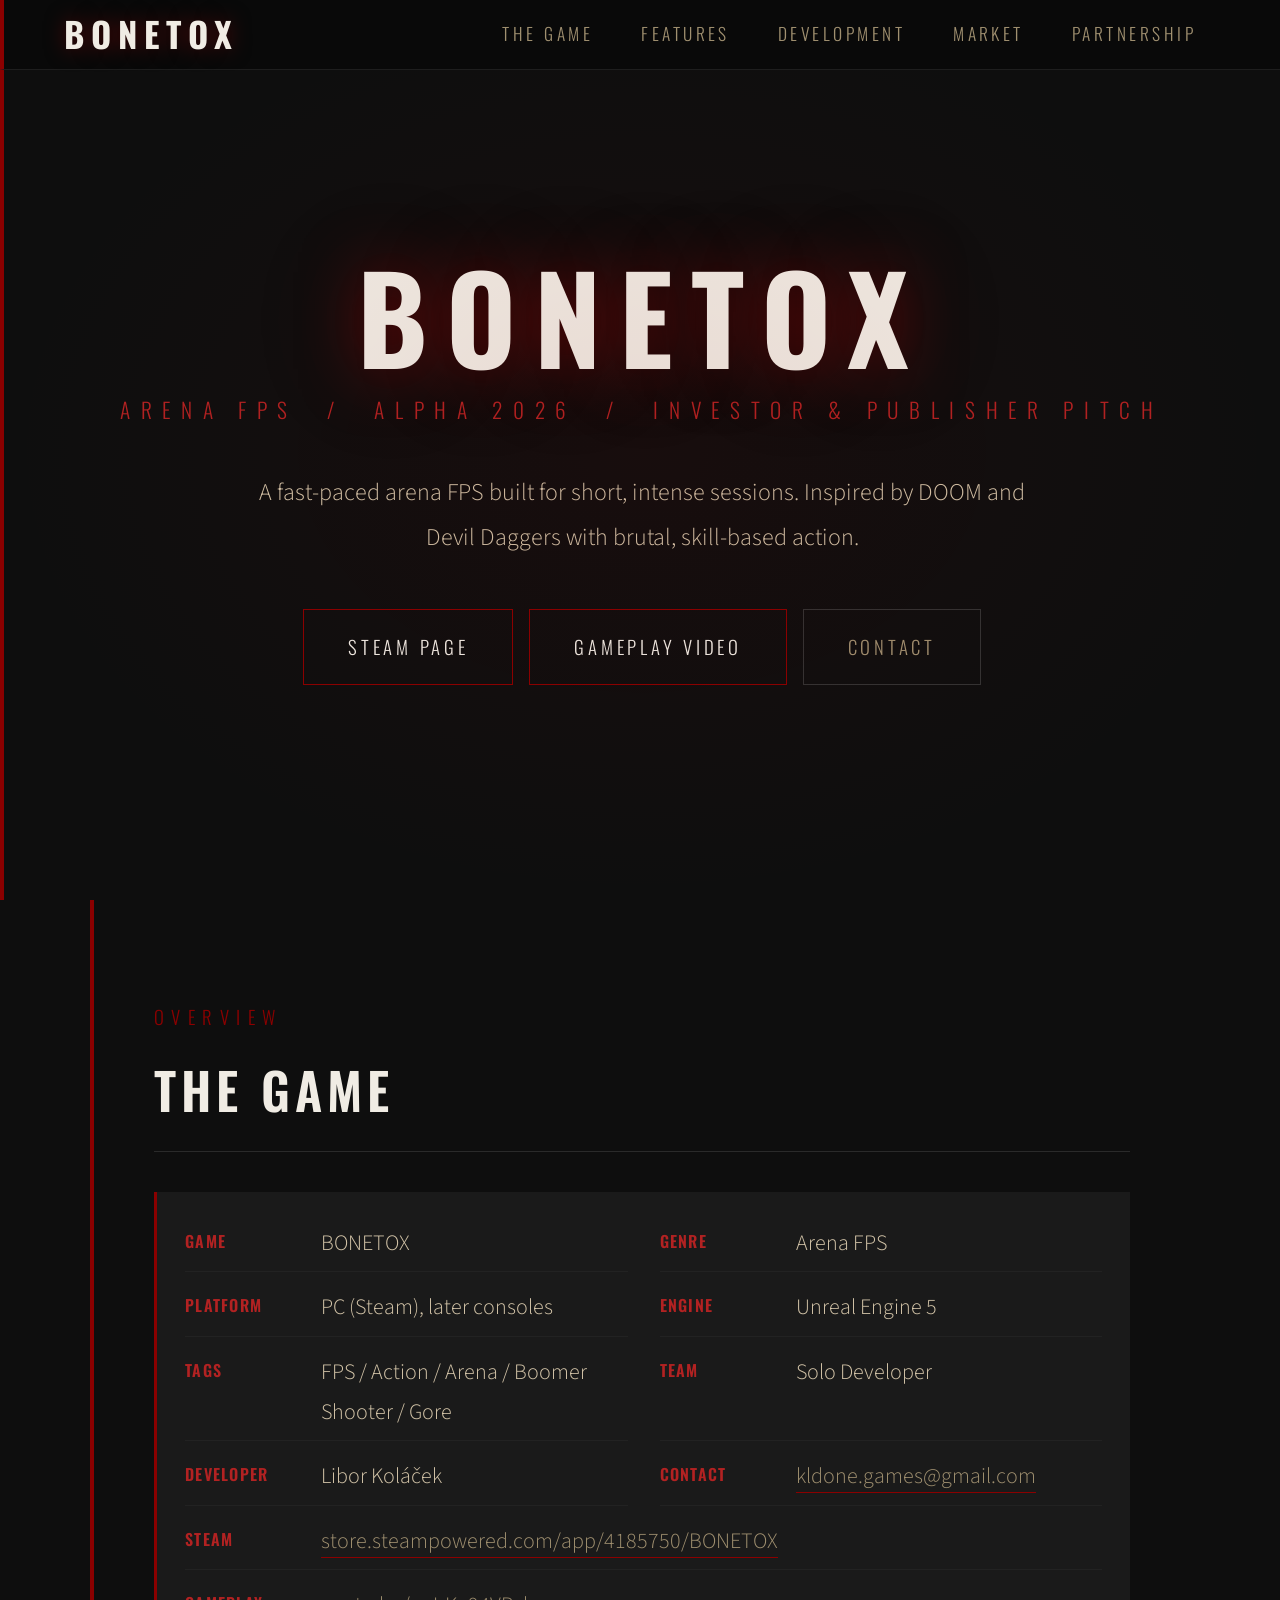
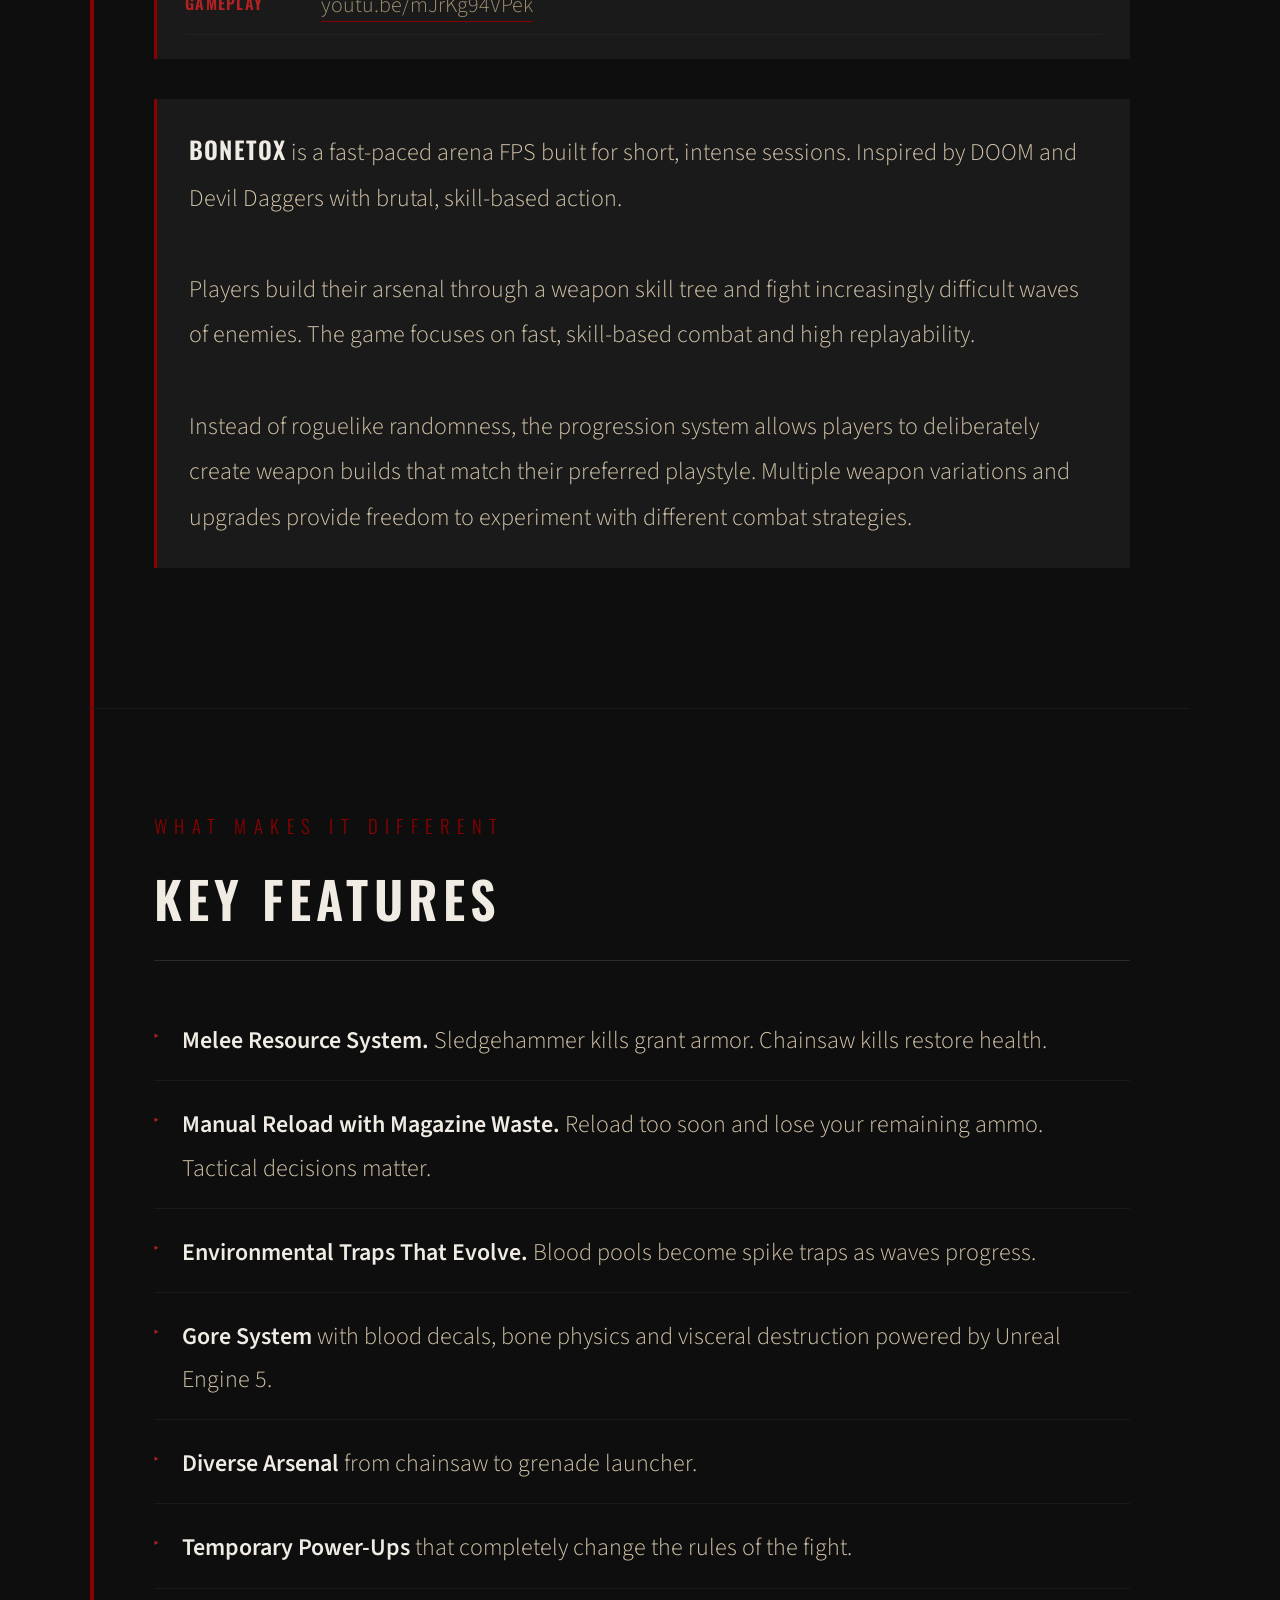
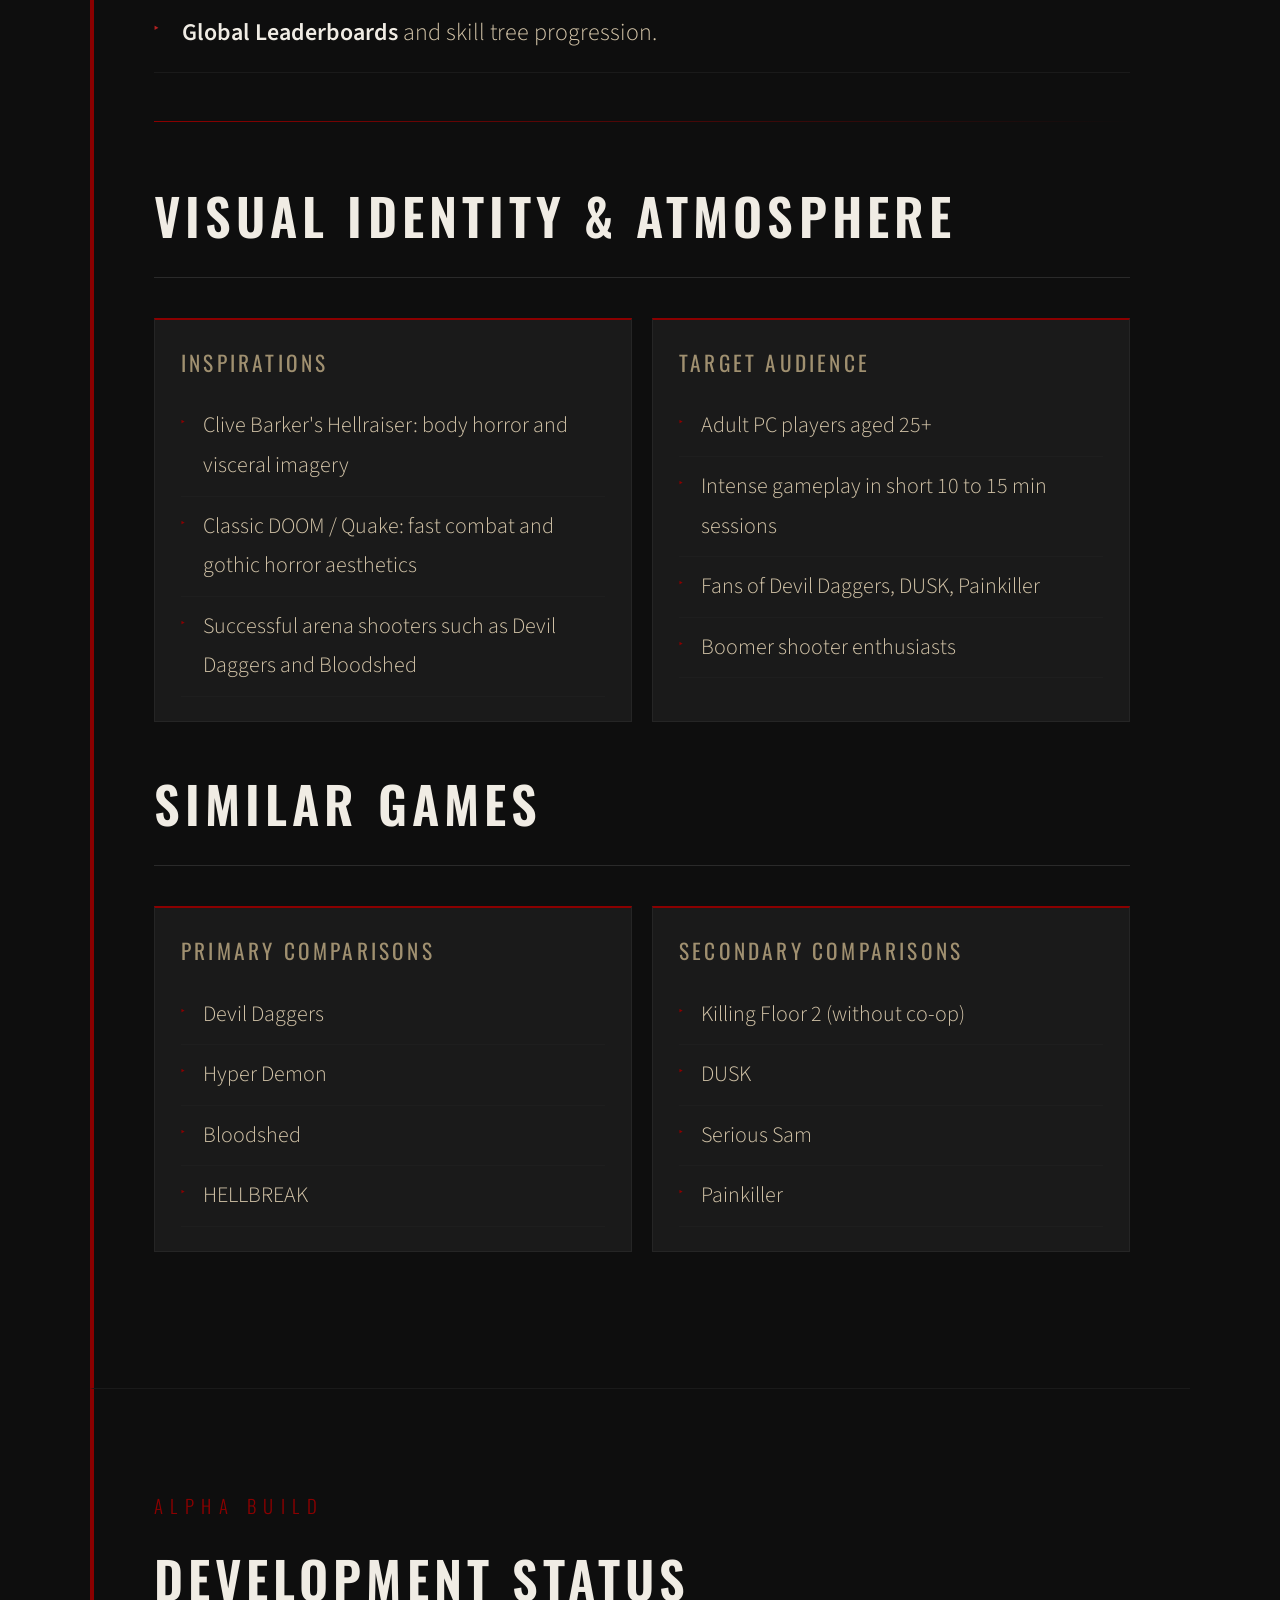
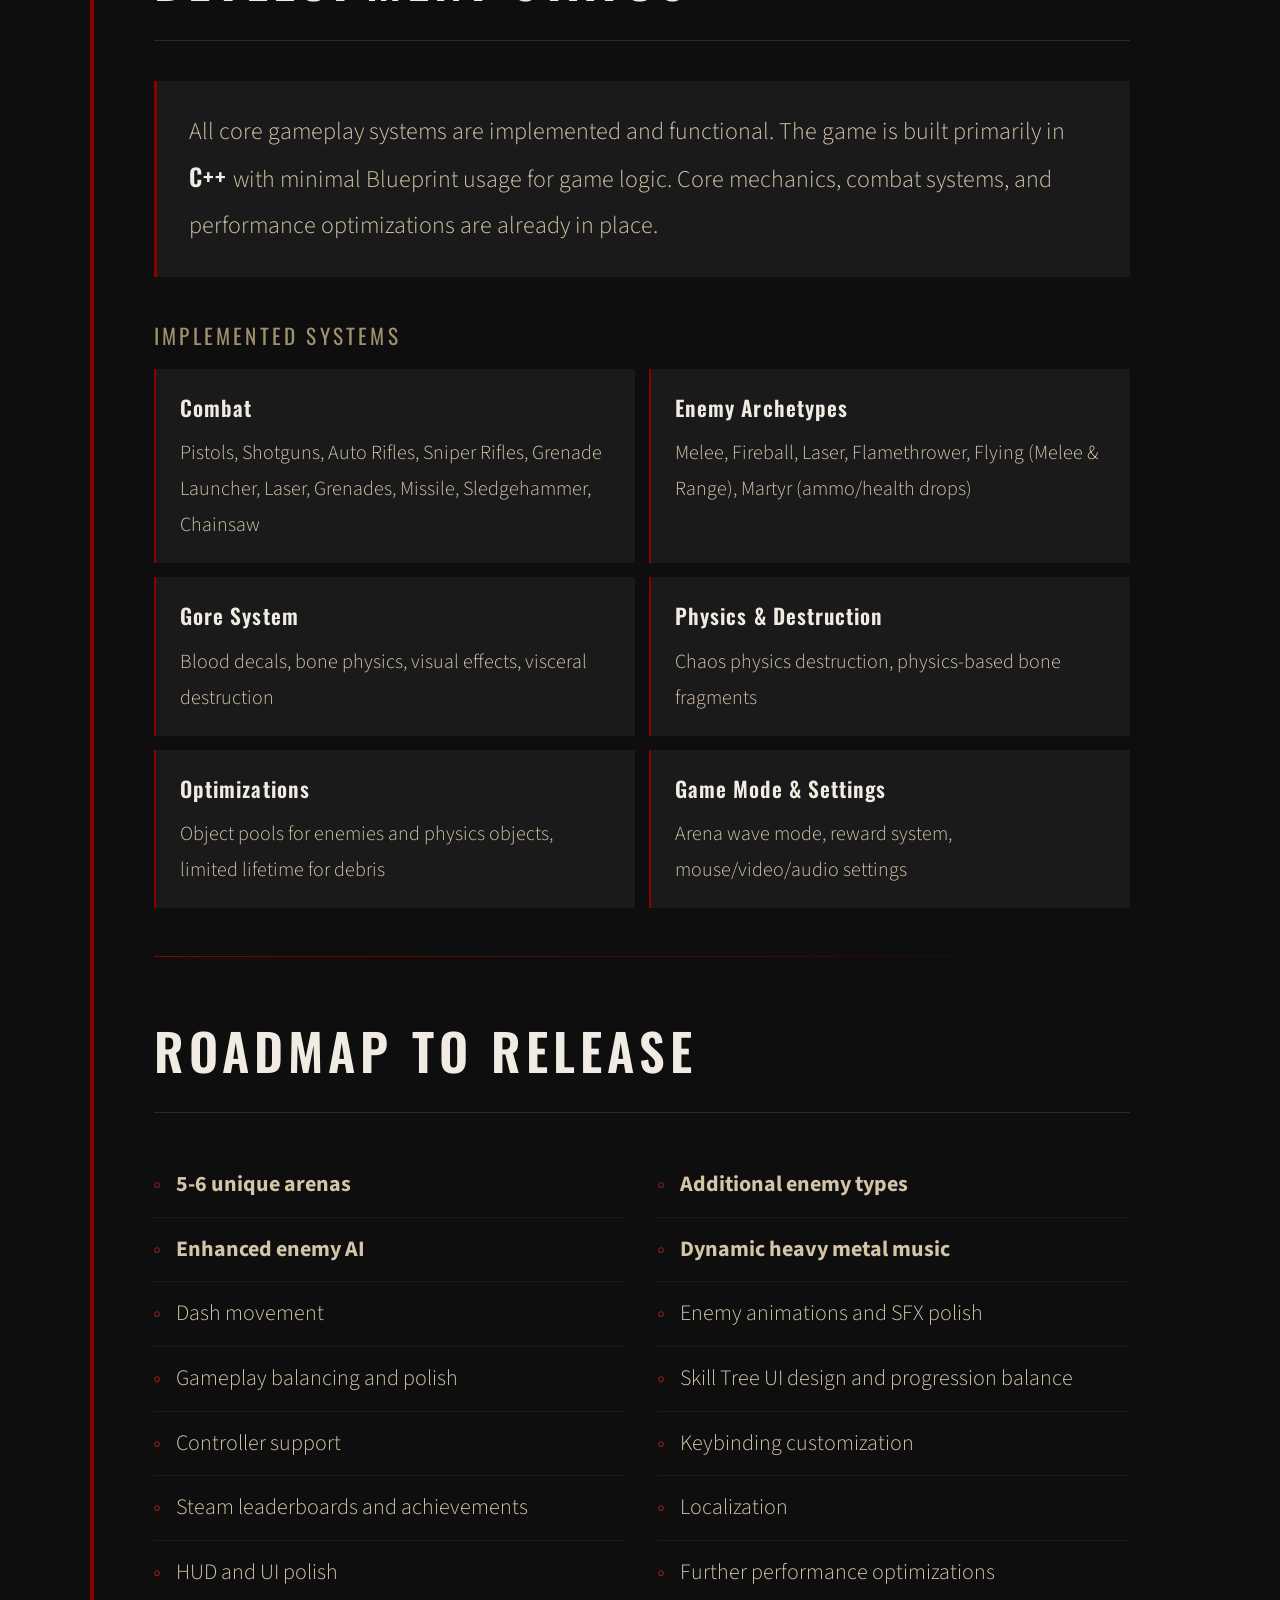
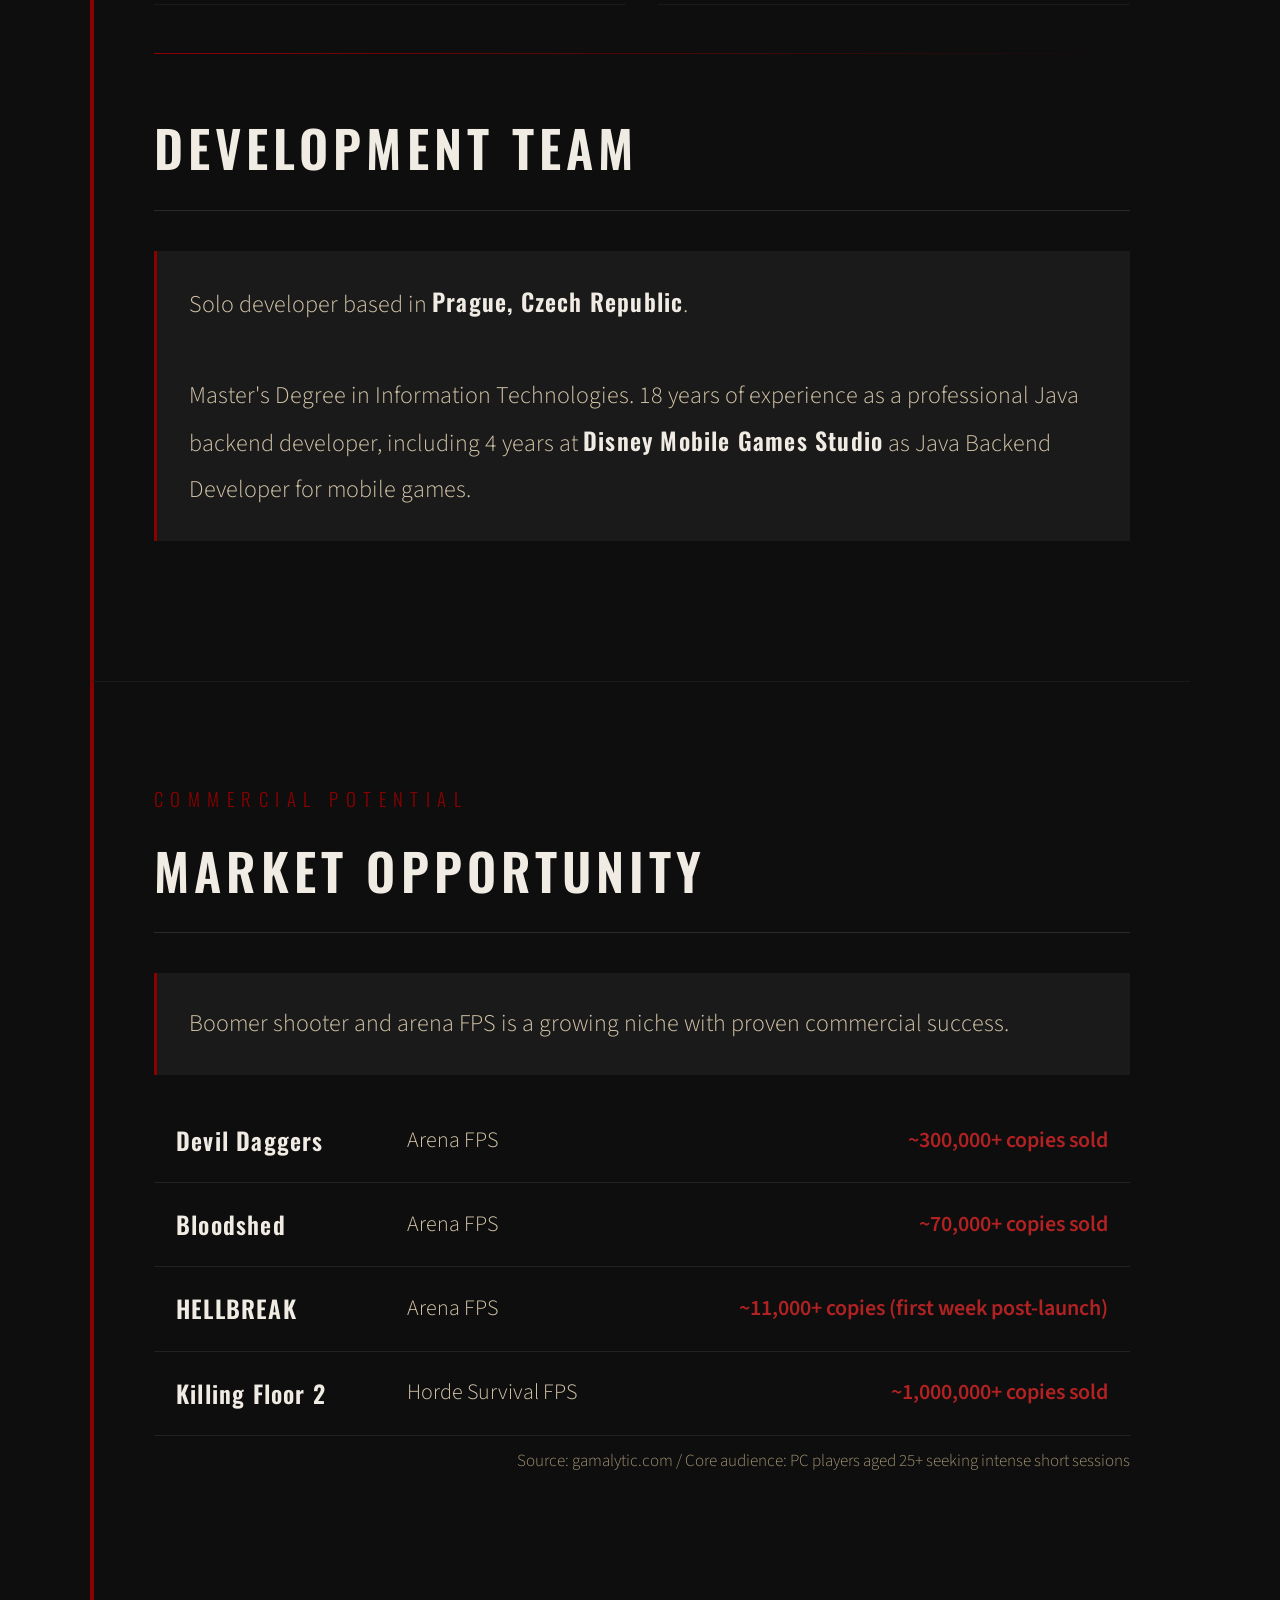
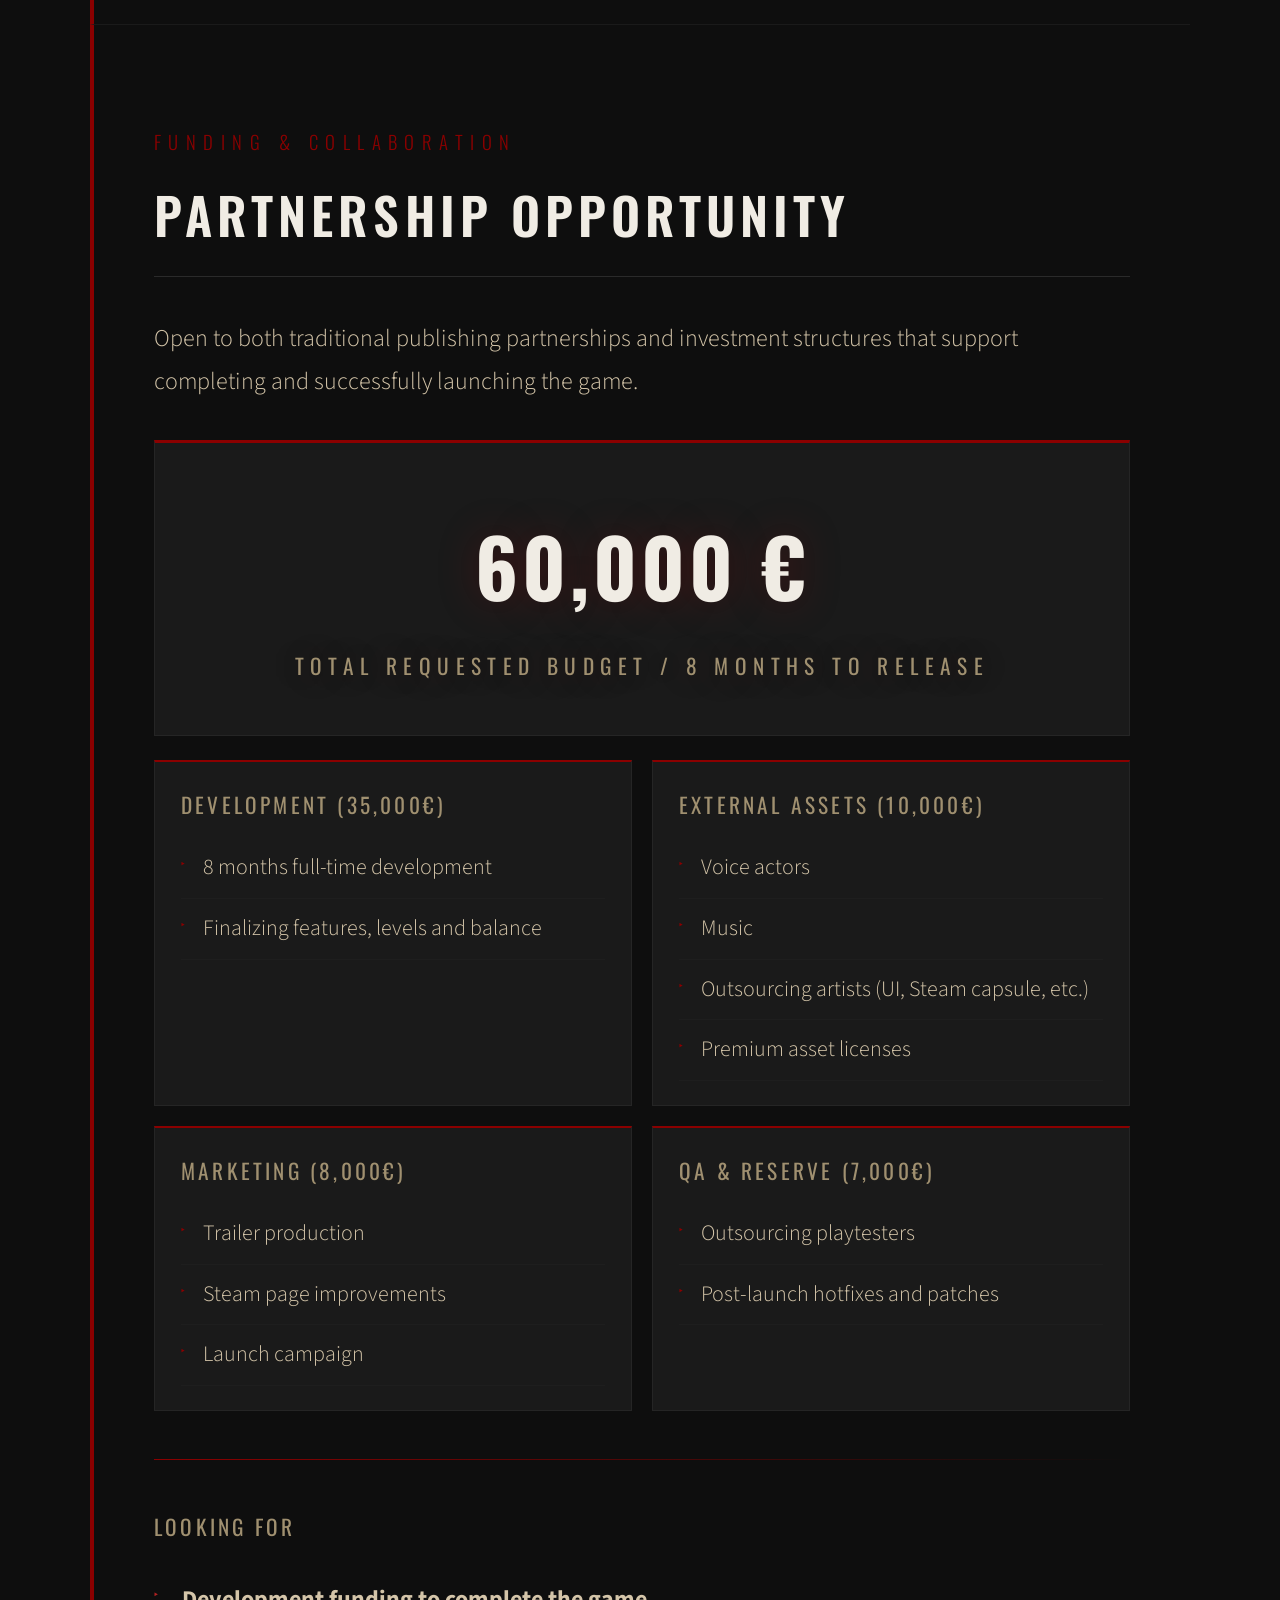
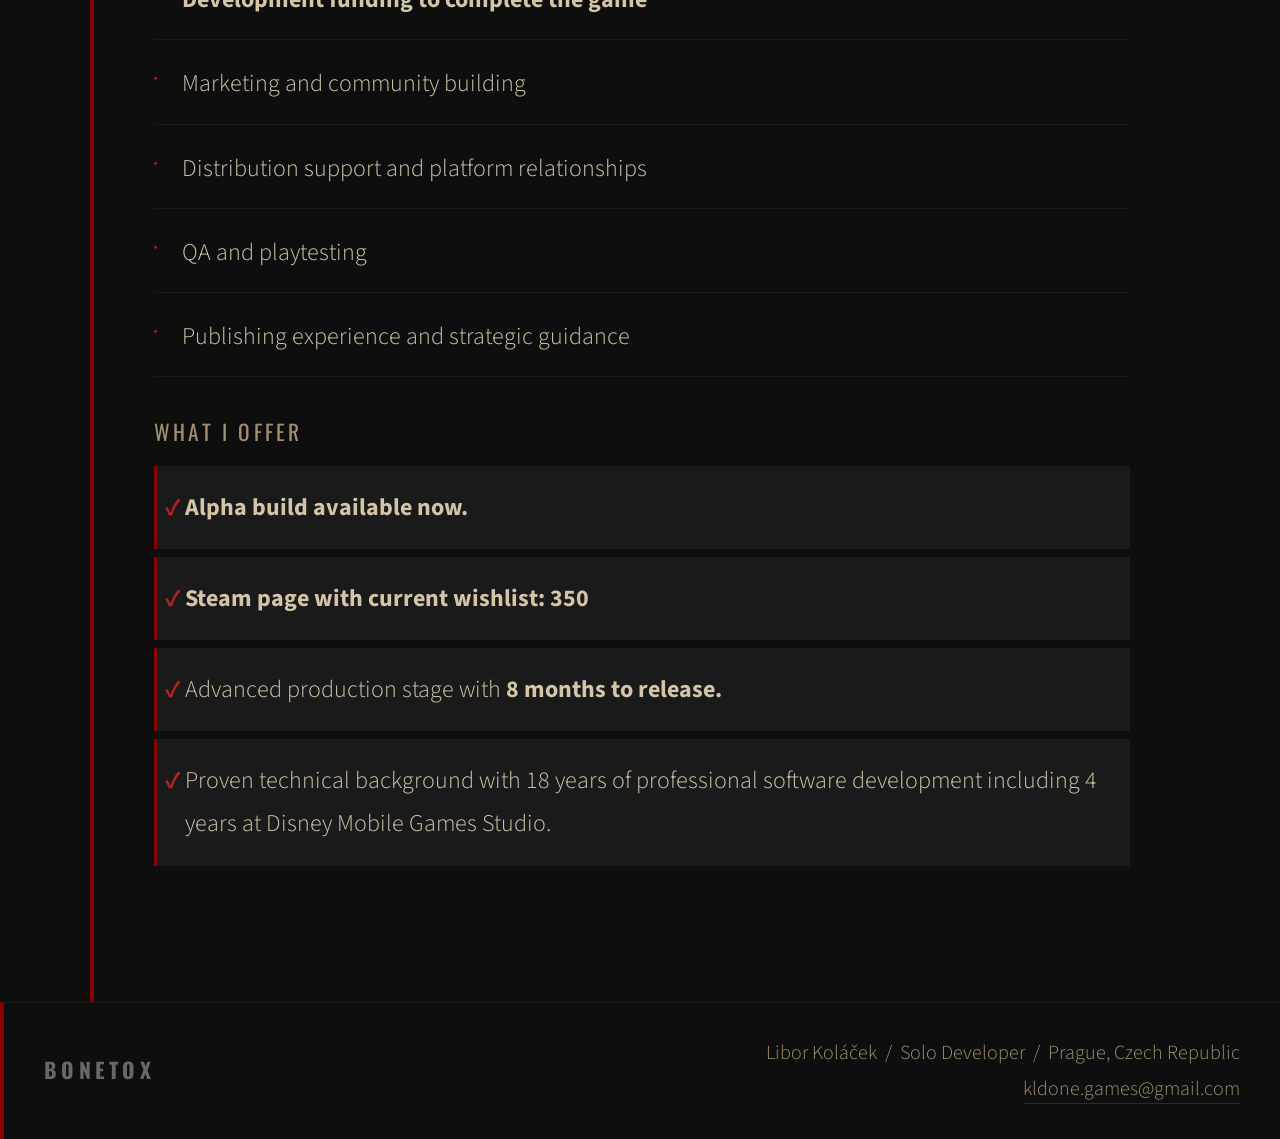
==== pitch/index.html @ b049dcf0 "pitch" ====
<!DOCTYPE html>
<html lang="en">
<head>
<meta charset="UTF-8">
<meta name="viewport" content="width=device-width, initial-scale=1.0">
<title>BONETOX / Investor & Publisher Pitch 2026</title>
<style>
  @import url('https://fonts.googleapis.com/css2?family=Oswald:wght@400;600;700&family=Source+Sans+3:wght@300;400;600&display=swap');

  :root {
    --blood: #8B0000;
    --blood-light: #B22222;
    --dark: #0e0e0e;
    --dark-panel: #1a1a1a;
    --bone: #d4c5a9;
    --bone-dim: #a09070;
    --white: #f0ece4;
  }

  * { margin: 0; padding: 0; box-sizing: border-box; }

  html { scroll-behavior: smooth; }

  body {
    background: var(--dark);
    color: var(--white);
    font-family: 'Source Sans 3', sans-serif;
    font-weight: 300;
    font-size: 26px;
    line-height: 1.8;
  }

  /* NAV */
  nav {
    position: fixed;
    top: 0; left: 0; right: 0;
    background: rgba(10,10,10,0.95);
    border-bottom: 1px solid #1e1e1e;
    border-left: 4px solid var(--blood);
    z-index: 100;
    display: flex;
    align-items: center;
    gap: 0;
    padding: 0 60px;
    height: 70px;
  }

  nav .nav-brand {
    font-family: 'Oswald', sans-serif;
    font-weight: 700;
    font-size: 26pt;
    letter-spacing: 0.2em;
    color: var(--white);
    margin-right: auto;
    text-shadow: 0 0 20px rgba(139,0,0,0.5);
  }

  nav a {
    font-family: 'Oswald', sans-serif;
    font-size: 13pt;
    letter-spacing: 0.2em;
    text-transform: uppercase;
    color: var(--bone-dim);
    text-decoration: none;
    padding: 0 24px;
    height: 70px;
    display: flex;
    align-items: center;
    border-bottom: 2px solid transparent;
    transition: color 0.2s, border-color 0.2s;
  }

  nav a:hover {
    color: var(--white);
    border-bottom-color: var(--blood);
  }

  /* HERO */
  .hero {
    min-height: 100vh;
    display: flex;
    flex-direction: column;
    align-items: center;
    justify-content: center;
    text-align: center;
    padding: 120px 60px 80px;
    border-left: 4px solid var(--blood);
    position: relative;
    overflow: hidden;
  }

  .hero::before {
    content: '';
    position: absolute;
    inset: 0;
    background: radial-gradient(ellipse at center, rgba(139,0,0,0.08) 0%, transparent 70%);
    pointer-events: none;
  }

  .hero-title {
    font-family: 'Oswald', sans-serif;
    font-size: clamp(52pt, 10vw, 90pt);
    font-weight: 700;
    letter-spacing: 0.15em;
    color: var(--white);
    text-shadow: 0 0 60px rgba(139,0,0,0.6), 0 0 120px rgba(139,0,0,0.2);
    line-height: 1;
    margin-bottom: 16px;
  }

  .hero-sub {
    font-family: 'Oswald', sans-serif;
    font-size: 16pt;
    letter-spacing: 0.5em;
    color: var(--blood-light);
    margin-bottom: 40px;
    text-transform: uppercase;
  }

  .hero-desc {
    max-width: 800px;
    color: var(--bone);
    font-size: 24px;
    line-height: 1.9;
    margin-bottom: 48px;
  }

  .hero-links {
    display: flex;
    gap: 16px;
    flex-wrap: wrap;
    justify-content: center;
  }

  .btn {
    font-family: 'Oswald', sans-serif;
    font-size: 14pt;
    letter-spacing: 0.2em;
    text-transform: uppercase;
    text-decoration: none;
    padding: 20px 44px;
    border: 1px solid var(--blood);
    color: var(--white);
    transition: background 0.2s, color 0.2s;
  }

  .btn:hover { background: var(--blood); }

  .btn.secondary {
    border-color: #333;
    color: var(--bone-dim);
  }

  .btn.secondary:hover { background: #1f1f1f; color: var(--white); }

  /* SECTIONS */
  section {
    max-width: 1100px;
    margin: 0 auto;
    padding: 100px 60px;
    border-left: 4px solid var(--blood);
  }

  section + section {
    border-top: 1px solid #1a1a1a;
  }

  .section-label {
    font-family: 'Oswald', sans-serif;
    font-size: 14pt;
    letter-spacing: 0.4em;
    text-transform: uppercase;
    color: var(--blood);
    margin-bottom: 10px;
  }

  h2 {
    font-family: 'Oswald', sans-serif;
    font-weight: 600;
    font-size: 38pt;
    letter-spacing: 0.1em;
    text-transform: uppercase;
    color: var(--white);
    margin-bottom: 40px;
    padding-bottom: 16px;
    border-bottom: 1px solid #2a2a2a;
  }

  h3 {
    font-family: 'Oswald', sans-serif;
    font-weight: 400;
    font-size: 16pt;
    letter-spacing: 0.15em;
    text-transform: uppercase;
    color: var(--bone-dim);
    margin: 32px 0 14px;
  }

  /* INFO GRID */
  .info-grid {
    display: grid;
    grid-template-columns: 1fr 1fr;
    gap: 8px 32px;
    background: var(--dark-panel);
    border-left: 3px solid var(--blood);
    padding: 24px 28px;
    margin-bottom: 40px;
  }

  .info-row {
    display: flex;
    gap: 16px;
    font-size: 22px;
    padding: 8px 0;
    border-bottom: 1px solid #222;
  }

  .info-label {
    font-family: 'Oswald', sans-serif;
    font-weight: 600;
    color: var(--blood-light);
    font-size: 16px;
    letter-spacing: 0.08em;
    min-width: 120px;
    text-transform: uppercase;
    padding-top: 3px;
  }

  .info-value { color: var(--bone); }

  .info-value a {
    color: var(--bone-dim);
    text-decoration: none;
    border-bottom: 1px solid var(--blood);
    transition: color 0.2s;
  }

  .info-value a:hover { color: var(--white); }

  /* GAME DESC */
  .game-desc {
    color: var(--bone);
    line-height: 1.9;
    font-size: 24px;
    padding: 28px 32px;
    background: var(--dark-panel);
    border-left: 3px solid var(--blood);
    margin-bottom: 40px;
  }

  .game-desc strong {
    font-family: 'Oswald', sans-serif;
    color: var(--white);
    font-weight: 600;
    letter-spacing: 0.05em;
  }

  /* FEATURE LIST */
  .feature-list {
    list-style: none;
    margin-bottom: 48px;
  }

  .feature-list li {
    position: relative;
    padding: 18px 16px 18px 28px;
    margin-bottom: 4px;
    font-size: 24px;
    color: var(--bone);
    border-bottom: 1px solid #1a1a1a;
    transition: background 0.15s;
  }

  .feature-list li:hover { background: #141414; }

  .feature-list li::before {
    content: '▸';
    color: var(--blood-light);
    position: absolute;
    left: 0;
    font-size: 16px;
    top: 20px;
  }

  .feature-list li strong {
    color: var(--white);
    font-weight: 600;
  }

  /* TWO COL */
  .two-col {
    display: grid;
    grid-template-columns: 1fr 1fr;
    gap: 20px;
    margin-bottom: 36px;
  }

  /* PANEL */
  .panel {
    background: var(--dark-panel);
    border: 1px solid #252525;
    border-top: 2px solid var(--blood);
    padding: 24px 26px;
  }

  .panel h3 { margin-top: 0; }

  .panel ul { list-style: none; margin-top: 10px; }

  .panel ul li {
    font-size: 22px;
    color: var(--bone);
    padding: 10px 0 10px 22px;
    position: relative;
    border-bottom: 1px solid #1e1e1e;
  }

  .panel ul li::before {
    content: '▸';
    color: var(--blood);
    position: absolute;
    left: 0;
    font-size: 13px;
    top: 14px;
  }

  /* SYSTEMS GRID */
  .systems-grid {
    display: grid;
    grid-template-columns: 1fr 1fr;
    gap: 14px;
    margin-bottom: 48px;
  }

  .system-tag {
    background: var(--dark-panel);
    border-left: 2px solid var(--blood);
    padding: 20px 24px;
    font-size: 20px;
    color: var(--bone);
    transition: border-color 0.2s;
  }

  .system-tag:hover { border-left-color: var(--blood-light); }

  .system-tag strong {
    display: block;
    font-family: 'Oswald', sans-serif;
    font-weight: 600;
    color: var(--white);
    font-size: 16pt;
    letter-spacing: 0.05em;
    margin-bottom: 8px;
  }

  /* ROADMAP */
  .roadmap-list {
    list-style: none;
    display: grid;
    grid-template-columns: 1fr 1fr;
    gap: 0 32px;
    margin-bottom: 48px;
  }

  .roadmap-list li {
    font-size: 22px;
    color: var(--bone);
    padding: 12px 0 12px 22px;
    position: relative;
    border-bottom: 1px solid #1a1a1a;
  }

  .roadmap-list li::before {
    content: '◦';
    color: var(--blood-light);
    position: absolute;
    left: 0;
  }

  /* MARKET TABLE */
  .market-table {
    width: 100%;
    border-collapse: collapse;
    margin-bottom: 10px;
    font-size: 22px;
  }

  .market-table tr {
    border-bottom: 1px solid #222;
    transition: background 0.15s;
  }

  .market-table tr:hover { background: #141414; }

  .market-table td {
    padding: 20px 22px;
    color: var(--bone);
  }

  .market-table td:first-child {
    color: var(--white);
    font-weight: 600;
    font-family: 'Oswald', sans-serif;
    font-size: 18pt;
    letter-spacing: 0.05em;
  }

  .market-table td:last-child {
    color: var(--blood-light);
    font-weight: 600;
    text-align: right;
  }

  .source-note {
    font-size: 17px;
    color: var(--bone-dim);
    text-align: right;
    margin-bottom: 48px;
  }

  /* BUDGET */
  .budget-main {
    font-family: 'Oswald', sans-serif;
    font-size: 60pt;
    font-weight: 700;
    color: var(--white);
    letter-spacing: 0.05em;
    text-align: center;
    padding: 50px;
    background: var(--dark-panel);
    border: 1px solid #252525;
    border-top: 3px solid var(--blood);
    margin-bottom: 24px;
    text-shadow: 0 0 40px rgba(139,0,0,0.3);
  }

  .budget-main span {
    display: block;
    font-size: 16pt;
    font-weight: 400;
    color: var(--bone-dim);
    letter-spacing: 0.3em;
    text-transform: uppercase;
    margin-top: 10px;
  }

  /* LOOKING / OFFER LISTS */
  .looking-list, .offer-list {
    list-style: none;
    margin-bottom: 36px;
  }

  .looking-list li {
    padding: 18px 16px 18px 28px;
    margin-bottom: 4px;
    position: relative;
    font-size: 24px;
    color: var(--bone);
    border-bottom: 1px solid #1a1a1a;
  }

  .looking-list li::before {
    content: '▸';
    color: var(--blood-light);
    position: absolute;
    left: 0;
    font-size: 14px;
    top: 22px;
  }

  .offer-list li {
    padding: 20px 16px 20px 28px;
    margin-bottom: 8px;
    background: var(--dark-panel);
    border-left: 3px solid var(--blood);
    position: relative;
    font-size: 24px;
    color: var(--bone);
  }

  .offer-list li::before {
    content: '✓';
    color: var(--blood-light);
    position: absolute;
    left: 8px;
    font-weight: 700;
  }

  /* DIVIDER */
  .divider {
    height: 1px;
    background: linear-gradient(to right, var(--blood), transparent);
    margin: 48px 0;
  }

  /* FOOTER */
  footer {
    border-top: 1px solid #1a1a1a;
    border-left: 4px solid var(--blood);
    padding: 32px 40px;
    display: flex;
    justify-content: space-between;
    align-items: center;
    max-width: 100%;
  }

  footer .footer-brand {
    font-family: 'Oswald', sans-serif;
    font-weight: 700;
    font-size: 16pt;
    letter-spacing: 0.2em;
    color: var(--white);
    opacity: 0.4;
  }

  footer .footer-contact {
    font-size: 20px;
    color: var(--bone-dim);
    text-align: right;
  }

  footer .footer-contact a {
    color: var(--bone-dim);
    text-decoration: none;
    border-bottom: 1px solid var(--blood);
  }

  @media (max-width: 700px) {
    nav a { display: none; }
    .two-col, .systems-grid, .roadmap-list, .info-grid { grid-template-columns: 1fr; }
    .hero-title { font-size: 36pt; }
    section { padding: 60px 20px; }
    .budget-main { font-size: 32pt; padding: 24px; }
  }
</style>
</head>
<body>

<!-- NAV -->
<nav>
  <div class="nav-brand">BONETOX</div>
  <a href="#game">The Game</a>
  <a href="#features">Features</a>
  <a href="#dev">Development</a>
  <a href="#market">Market</a>
  <a href="#partnership">Partnership</a>
</nav>

<!-- HERO -->
<div class="hero">
  <div class="hero-title">BONETOX</div>
  <div class="hero-sub">Arena FPS &nbsp;/&nbsp; Alpha 2026 &nbsp;/&nbsp; Investor & Publisher Pitch</div>
  <p class="hero-desc">
    A fast-paced arena FPS built for short, intense sessions. Inspired by DOOM and Devil Daggers with brutal, skill-based action.
  </p>
  <div class="hero-links">
    <a class="btn" href="https://store.steampowered.com/app/4185750/BONETOX/" target="_blank">Steam Page</a>
    <a class="btn" href="https://youtu.be/mJrKg94VPek" target="_blank">Gameplay Video</a>
    <a class="btn secondary" href="mailto:kldone.games@gmail.com">Contact</a>
  </div>
</div>

<!-- THE GAME -->
<section id="game">
  <div class="section-label">Overview</div>
  <h2>The Game</h2>

  <div class="info-grid">
    <div class="info-row"><span class="info-label">Game</span><span class="info-value">BONETOX</span></div>
    <div class="info-row"><span class="info-label">Genre</span><span class="info-value">Arena FPS</span></div>
    <div class="info-row"><span class="info-label">Platform</span><span class="info-value">PC (Steam), later consoles</span></div>
    <div class="info-row"><span class="info-label">Engine</span><span class="info-value">Unreal Engine 5</span></div>
    <div class="info-row"><span class="info-label">Tags</span><span class="info-value">FPS / Action / Arena / Boomer Shooter / Gore</span></div>
    <div class="info-row"><span class="info-label">Team</span><span class="info-value">Solo Developer</span></div>
    <div class="info-row"><span class="info-label">Developer</span><span class="info-value">Libor Koláček</span></div>
    <div class="info-row"><span class="info-label">Contact</span><span class="info-value"><a href="mailto:kldone.games@gmail.com">kldone.games@gmail.com</a></span></div>
    <div class="info-row" style="grid-column:span 2"><span class="info-label">Steam</span><span class="info-value"><a href="https://store.steampowered.com/app/4185750/BONETOX/" target="_blank">store.steampowered.com/app/4185750/BONETOX</a></span></div>
    <div class="info-row" style="grid-column:span 2"><span class="info-label">Gameplay</span><span class="info-value"><a href="https://youtu.be/mJrKg94VPek" target="_blank">youtu.be/mJrKg94VPek</a></span></div>
  </div>

  <div class="game-desc">
    <strong>BONETOX</strong> is a fast-paced arena FPS built for short, intense sessions. Inspired by DOOM and Devil Daggers with brutal, skill-based action.<br><br>
    Players build their arsenal through a weapon skill tree and fight increasingly difficult waves of enemies. The game focuses on fast, skill-based combat and high replayability.<br><br>
    Instead of roguelike randomness, the progression system allows players to deliberately create weapon builds that match their preferred playstyle. Multiple weapon variations and upgrades provide freedom to experiment with different combat strategies.
  </div>
</section>

<!-- FEATURES -->
<section id="features">
  <div class="section-label">What Makes It Different</div>
  <h2>Key Features</h2>

  <ul class="feature-list">
    <li><strong>Melee Resource System.</strong> Sledgehammer kills grant armor. Chainsaw kills restore health.</li>
    <li><strong>Manual Reload with Magazine Waste.</strong> Reload too soon and lose your remaining ammo. Tactical decisions matter.</li>
    <li><strong>Environmental Traps That Evolve.</strong> Blood pools become spike traps as waves progress.</li>
    <li><strong>Gore System</strong> with blood decals, bone physics and visceral destruction powered by Unreal Engine 5.</li>
    <li><strong>Diverse Arsenal</strong> from chainsaw to grenade launcher.</li>
    <li><strong>Temporary Power-Ups</strong> that completely change the rules of the fight.</li>
    <li><strong>Global Leaderboards</strong> and skill tree progression.</li>
  </ul>

  <div class="divider"></div>

  <h2>Visual Identity &amp; Atmosphere</h2>
  <div class="two-col">
    <div class="panel">
      <h3>Inspirations</h3>
      <ul>
        <li>Clive Barker's Hellraiser: body horror and visceral imagery</li>
        <li>Classic DOOM / Quake: fast combat and gothic horror aesthetics</li>
        <li>Successful arena shooters such as Devil Daggers and Bloodshed</li>
      </ul>
    </div>
    <div class="panel">
      <h3>Target Audience</h3>
      <ul>
        <li>Adult PC players aged 25+</li>
        <li>Intense gameplay in short 10 to 15 min sessions</li>
        <li>Fans of Devil Daggers, DUSK, Painkiller</li>
        <li>Boomer shooter enthusiasts</li>
      </ul>
    </div>
  </div>

  <h2>Similar Games</h2>
  <div class="two-col">
    <div class="panel">
      <h3>Primary Comparisons</h3>
      <ul>
        <li>Devil Daggers</li>
        <li>Hyper Demon</li>
        <li>Bloodshed</li>
        <li>HELLBREAK</li>
      </ul>
    </div>
    <div class="panel">
      <h3>Secondary Comparisons</h3>
      <ul>
        <li>Killing Floor 2 (without co-op)</li>
        <li>DUSK</li>
        <li>Serious Sam</li>
        <li>Painkiller</li>
      </ul>
    </div>
  </div>
</section>

<!-- DEVELOPMENT -->
<section id="dev">
  <div class="section-label">Alpha Build</div>
  <h2>Development Status</h2>

  <div class="game-desc">
    All core gameplay systems are implemented and functional. The game is built primarily in <strong>C++</strong> with minimal Blueprint usage for game logic. Core mechanics, combat systems, and performance optimizations are already in place.
  </div>

  <h3>Implemented Systems</h3>
  <div class="systems-grid">
    <div class="system-tag">
      <strong>Combat</strong>
      Pistols, Shotguns, Auto Rifles, Sniper Rifles, Grenade Launcher, Laser, Grenades, Missile, Sledgehammer, Chainsaw
    </div>
    <div class="system-tag">
      <strong>Enemy Archetypes</strong>
      Melee, Fireball, Laser, Flamethrower, Flying (Melee &amp; Range), Martyr (ammo/health drops)
    </div>
    <div class="system-tag">
      <strong>Gore System</strong>
      Blood decals, bone physics, visual effects, visceral destruction
    </div>
    <div class="system-tag">
      <strong>Physics &amp; Destruction</strong>
      Chaos physics destruction, physics-based bone fragments
    </div>
    <div class="system-tag">
      <strong>Optimizations</strong>
      Object pools for enemies and physics objects, limited lifetime for debris
    </div>
    <div class="system-tag">
      <strong>Game Mode &amp; Settings</strong>
      Arena wave mode, reward system, mouse/video/audio settings
    </div>
  </div>

  <div class="divider"></div>

  <h2>Roadmap to Release</h2>
  <ul class="roadmap-list">
    <li><b>5-6 unique arenas</b></li>
    <li><b>Additional enemy types</b></li>
    <li><b>Enhanced enemy AI</b></li>
	<li><b>Dynamic heavy metal music</b></li>
	<li>Dash movement</li>
    <li>Enemy animations and SFX polish</li>
    <li>Gameplay balancing and polish</li>
    <li>Skill Tree UI design and progression balance</li>
    <li>Controller support</li>
    <li>Keybinding customization</li>
    <li>Steam leaderboards and achievements</li>
    <li>Localization</li>
    <li>HUD and UI polish</li>
    <li>Further performance optimizations</li>
  </ul>

  <div class="divider"></div>

  <h2>Development Team</h2>
  <div class="game-desc">
    Solo developer based in <strong>Prague, Czech Republic</strong>.<br><br>
    Master's Degree in Information Technologies. 18 years of experience as a professional Java backend developer, including 4 years at <strong>Disney Mobile Games Studio</strong> as Java Backend Developer for mobile games.
  </div>
</section>

<!-- MARKET -->
<section id="market">
  <div class="section-label">Commercial Potential</div>
  <h2>Market Opportunity</h2>

  <div class="game-desc" style="margin-bottom:24px;">
    Boomer shooter and arena FPS is a growing niche with proven commercial success.
  </div>

  <table class="market-table">
    <tr><td>Devil Daggers</td><td>Arena FPS</td><td>~300,000+ copies sold</td></tr>
    <tr><td>Bloodshed</td><td>Arena FPS</td><td>~70,000+ copies sold</td></tr>
    <tr><td>HELLBREAK</td><td>Arena FPS</td><td>~11,000+ copies (first week post-launch)</td></tr>
    <tr><td>Killing Floor 2</td><td>Horde Survival FPS</td><td>~1,000,000+ copies sold</td></tr>
  </table>
  <div class="source-note">Source: gamalytic.com / Core audience: PC players aged 25+ seeking intense short sessions</div>
</section>

<!-- PARTNERSHIP -->
<section id="partnership">
  <div class="section-label">Funding &amp; Collaboration</div>
  <h2>Partnership Opportunity</h2>

  <p style="color:var(--bone);font-size:24px;margin-bottom:36px;">
    Open to both traditional publishing partnerships and investment structures that support completing and successfully launching the game.
  </p>

  <div class="budget-main">
    60,000 €
    <span>Total Requested Budget / 8 Months to Release</span>
  </div>

  <div class="two-col" style="margin-bottom:40px;">
    <div class="panel">
      <h3>Development (35,000€)</h3>
      <ul>
        <li>8 months full-time development</li>
        <li>Finalizing features, levels and balance</li>
      </ul>
    </div>
    <div class="panel">
      <h3>External Assets (10,000€)</h3>
      <ul>
        <li>Voice actors</li>
		<li>Music</li>
        <li>Outsourcing artists (UI, Steam capsule, etc.)</li>
        <li>Premium asset licenses</li>
      </ul>
    </div>
	<div class="panel">
	  <h3>Marketing (8,000€)</h3>
	  <ul>
		<li>Trailer production</li>
		<li>Steam page improvements</li>
		<li>Launch campaign</li>
	  </ul>
	</div>
	<div class="panel">
	  <h3>QA & reserve (7,000€)</h3>
	  <ul>
		<li>Outsourcing playtesters</li>
		<li>Post-launch hotfixes and patches</li>
	  </ul>
    </div>
  </div>

  <div class="divider"></div>

  <h3>Looking for</h3>
  <ul class="looking-list">
    <li><b>Development funding to complete the game</b></li>
    <li>Marketing and community building</li>
    <li>Distribution support and platform relationships</li>
    <li>QA and playtesting</li>
    <li>Publishing experience and strategic guidance</li>
  </ul>

  <h3>What I Offer</h3>
  <ul class="offer-list">
    <li><b>Alpha build available now.</b></li>
	<li><b>Steam page with current wishlist: 350</b></li>
    <li>Advanced production stage with <b>8 months to release.</b></li>
    <li>Proven technical background with 18 years of professional software development including 4 years at Disney Mobile Games Studio.</li>
  </ul>
</section>

<!-- FOOTER -->
<footer>
  <div class="footer-brand">BONETOX</div>
  <div class="footer-contact">
    Libor Koláček &nbsp;/&nbsp; Solo Developer &nbsp;/&nbsp; Prague, Czech Republic<br>
    <a href="mailto:kldone.games@gmail.com">kldone.games@gmail.com</a>
  </div>
</footer>

</body>
</html>
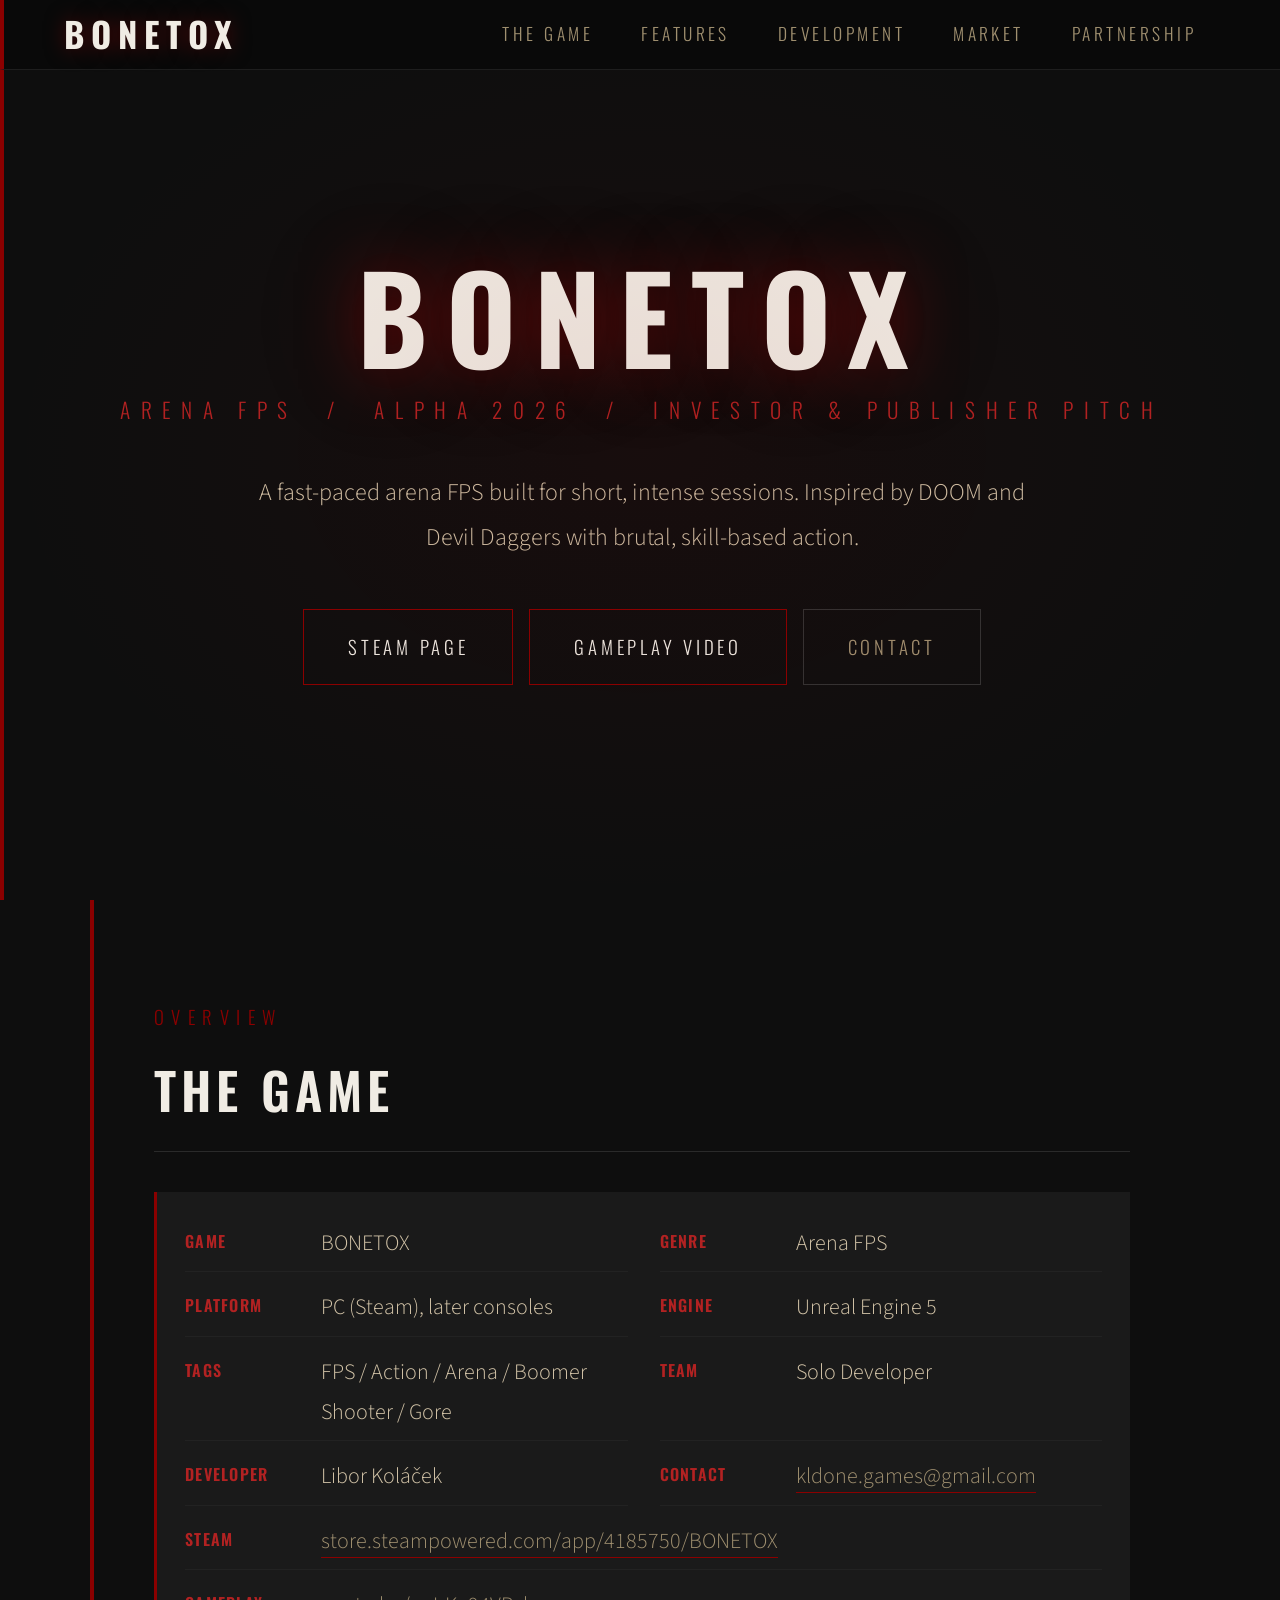
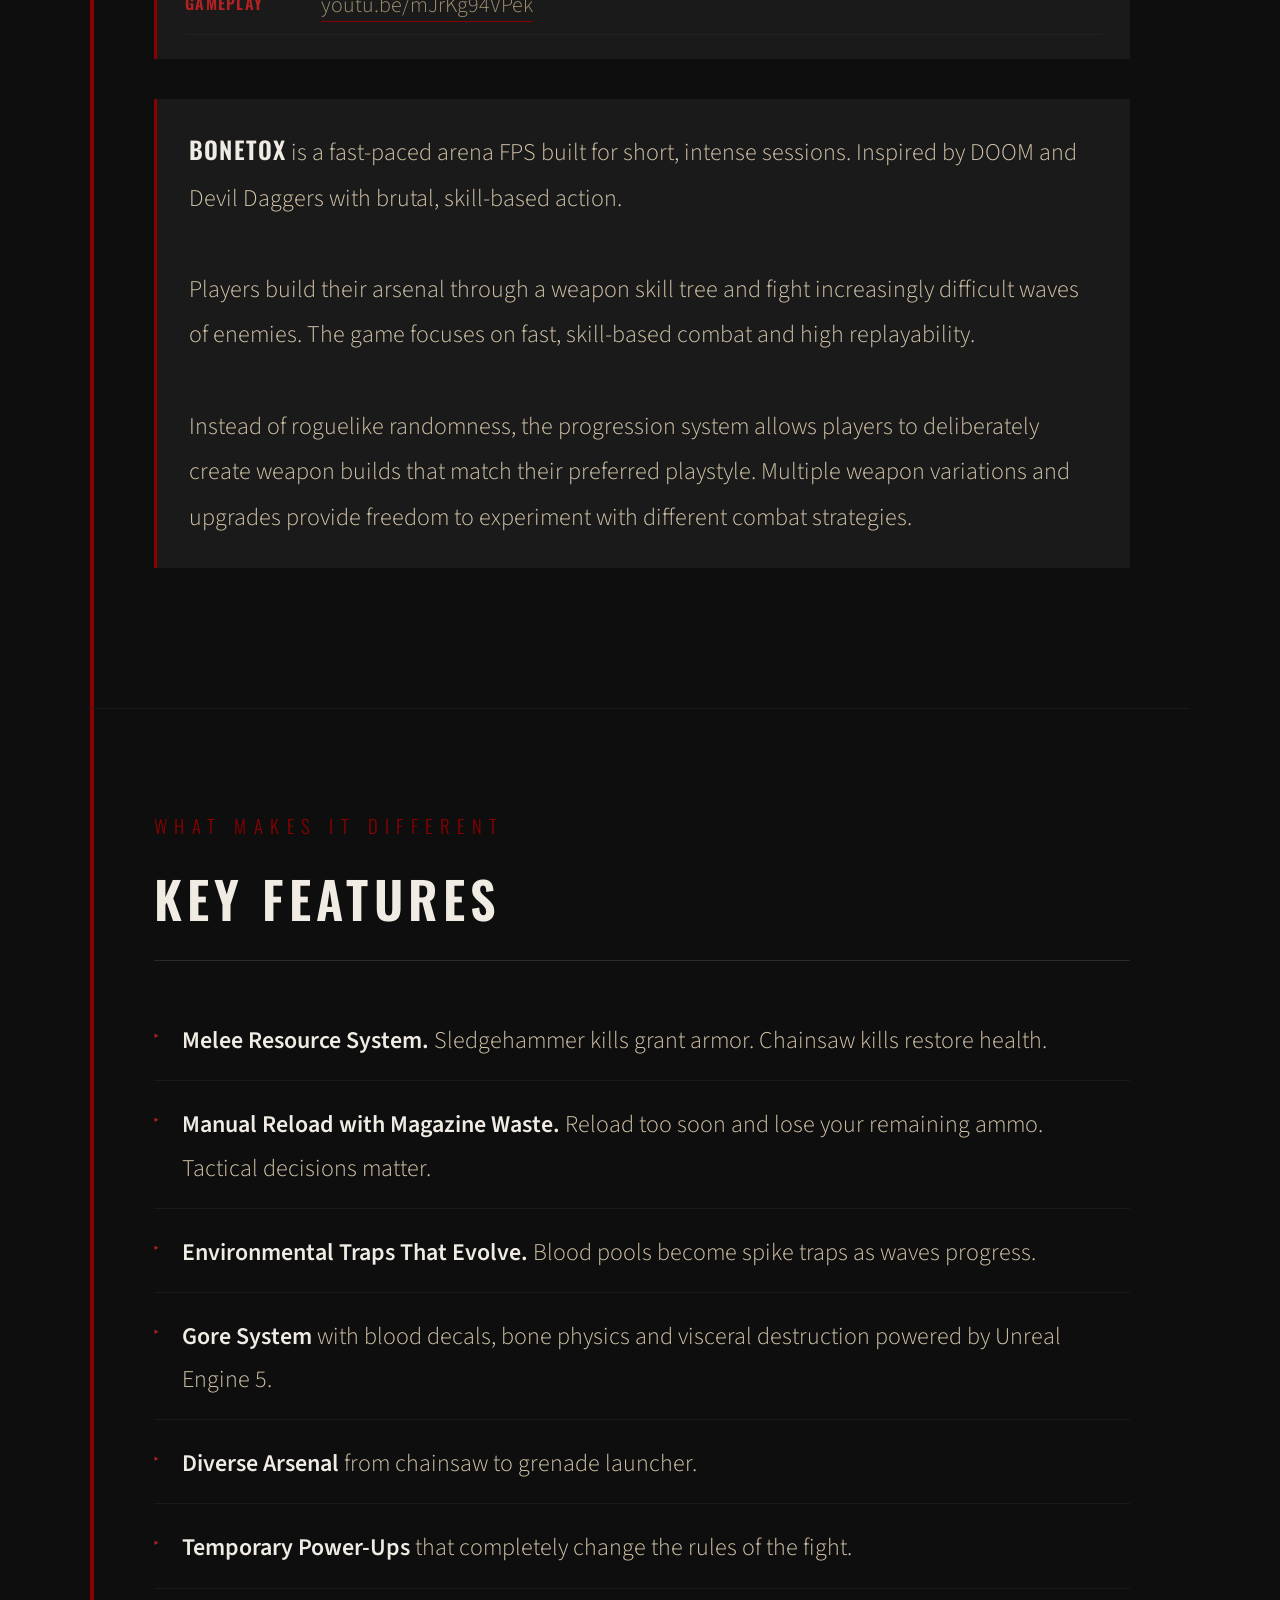
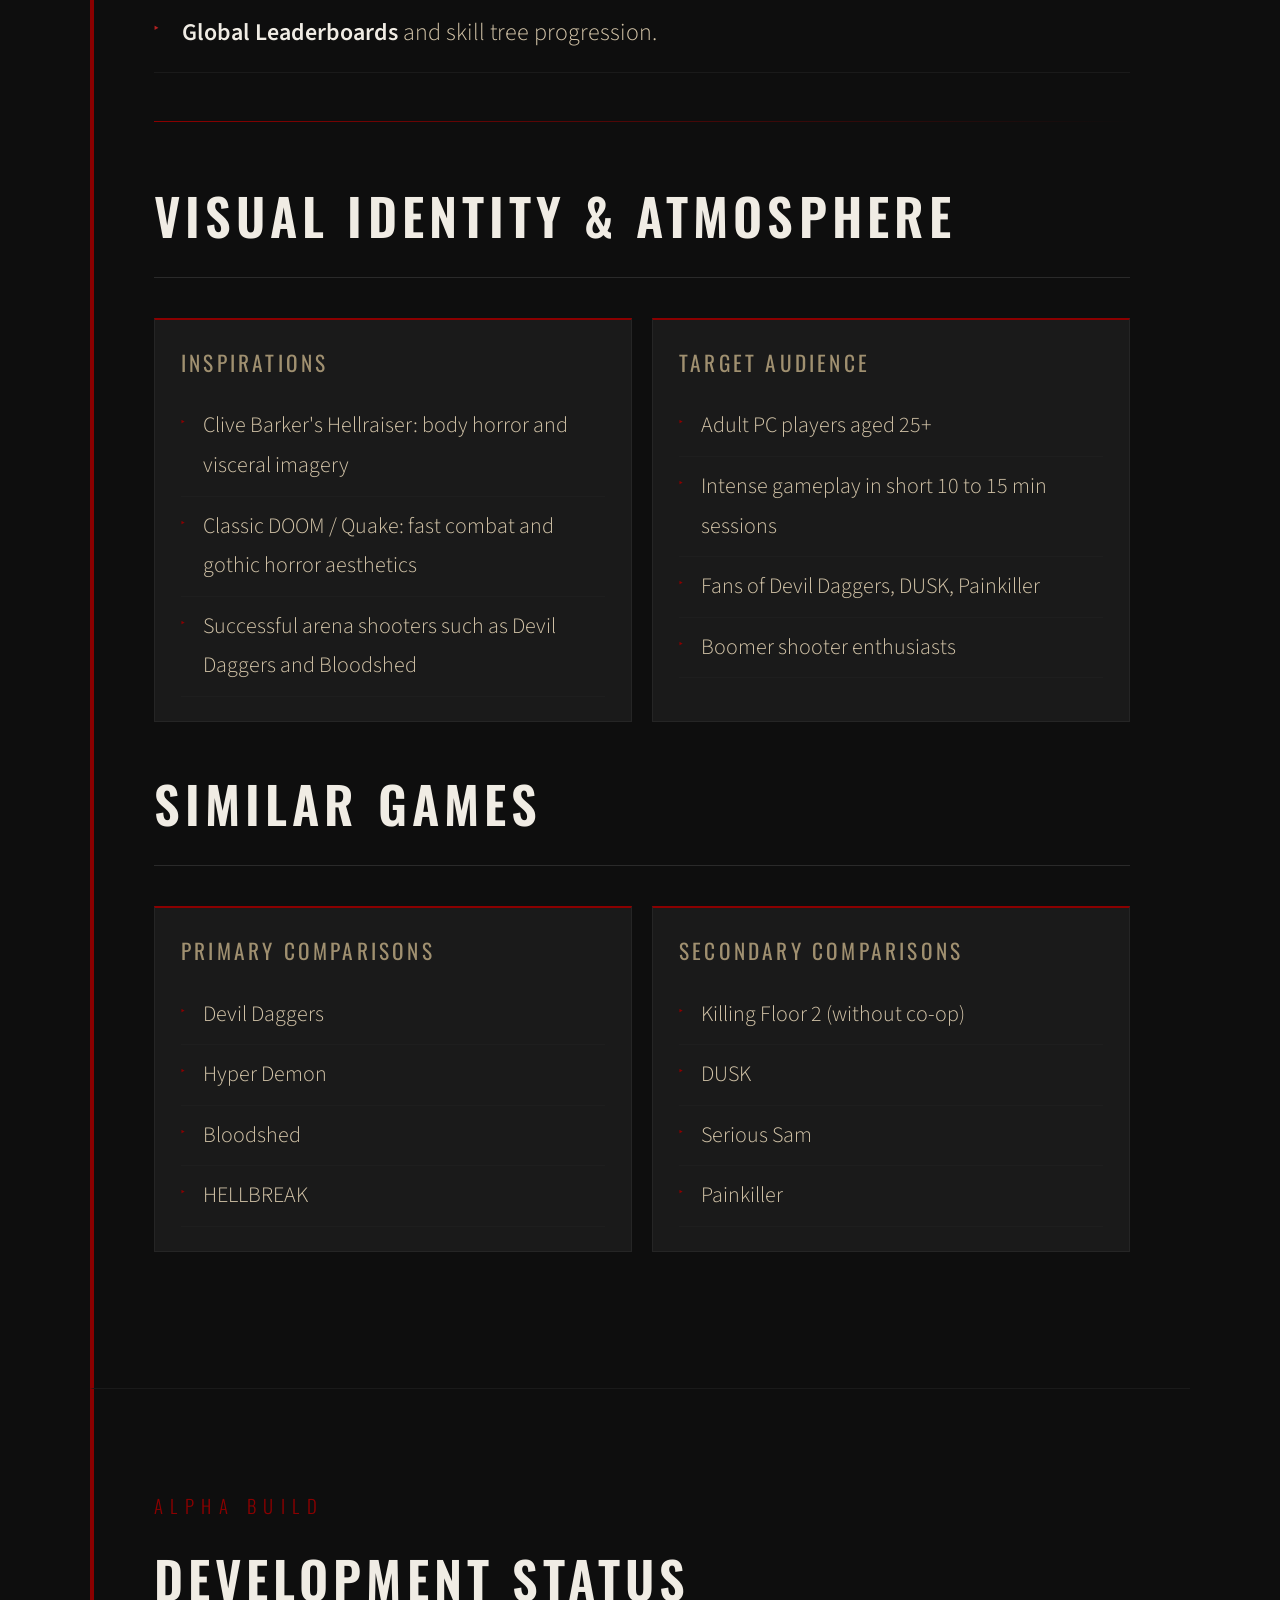
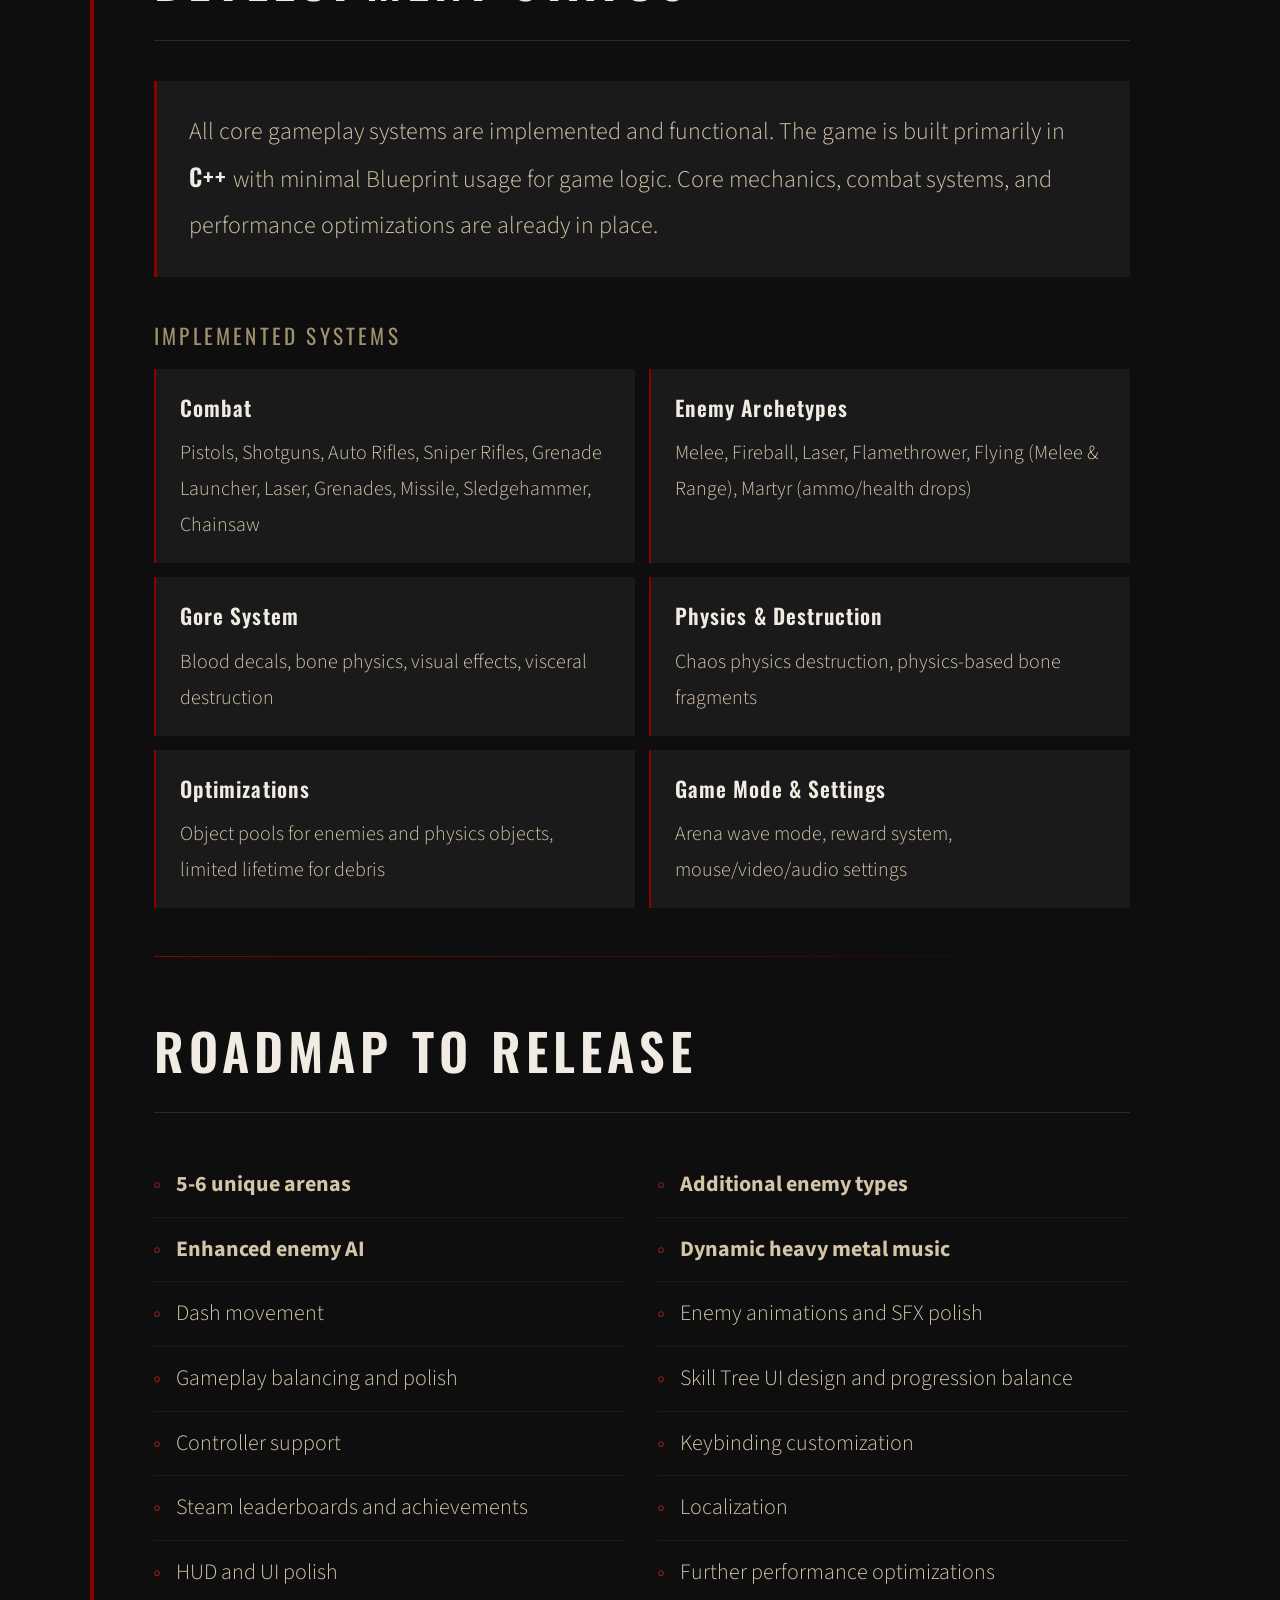
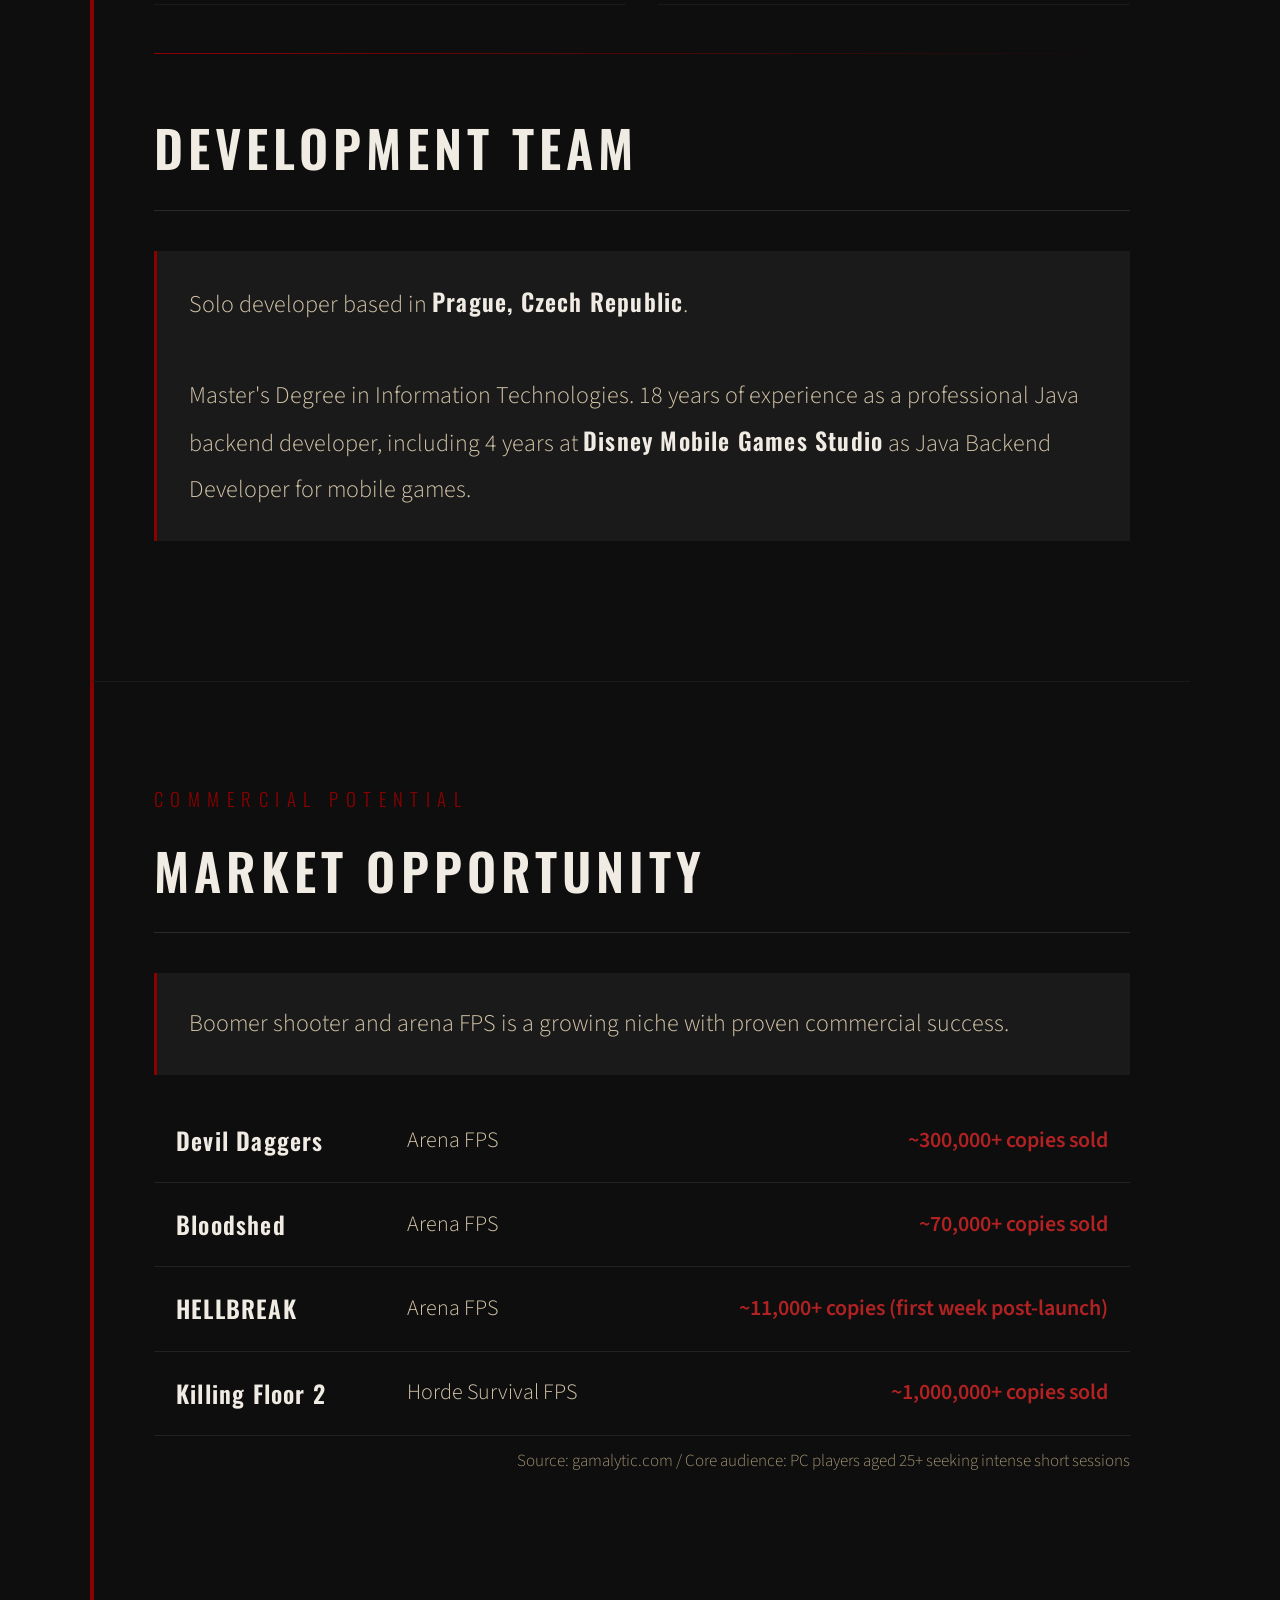
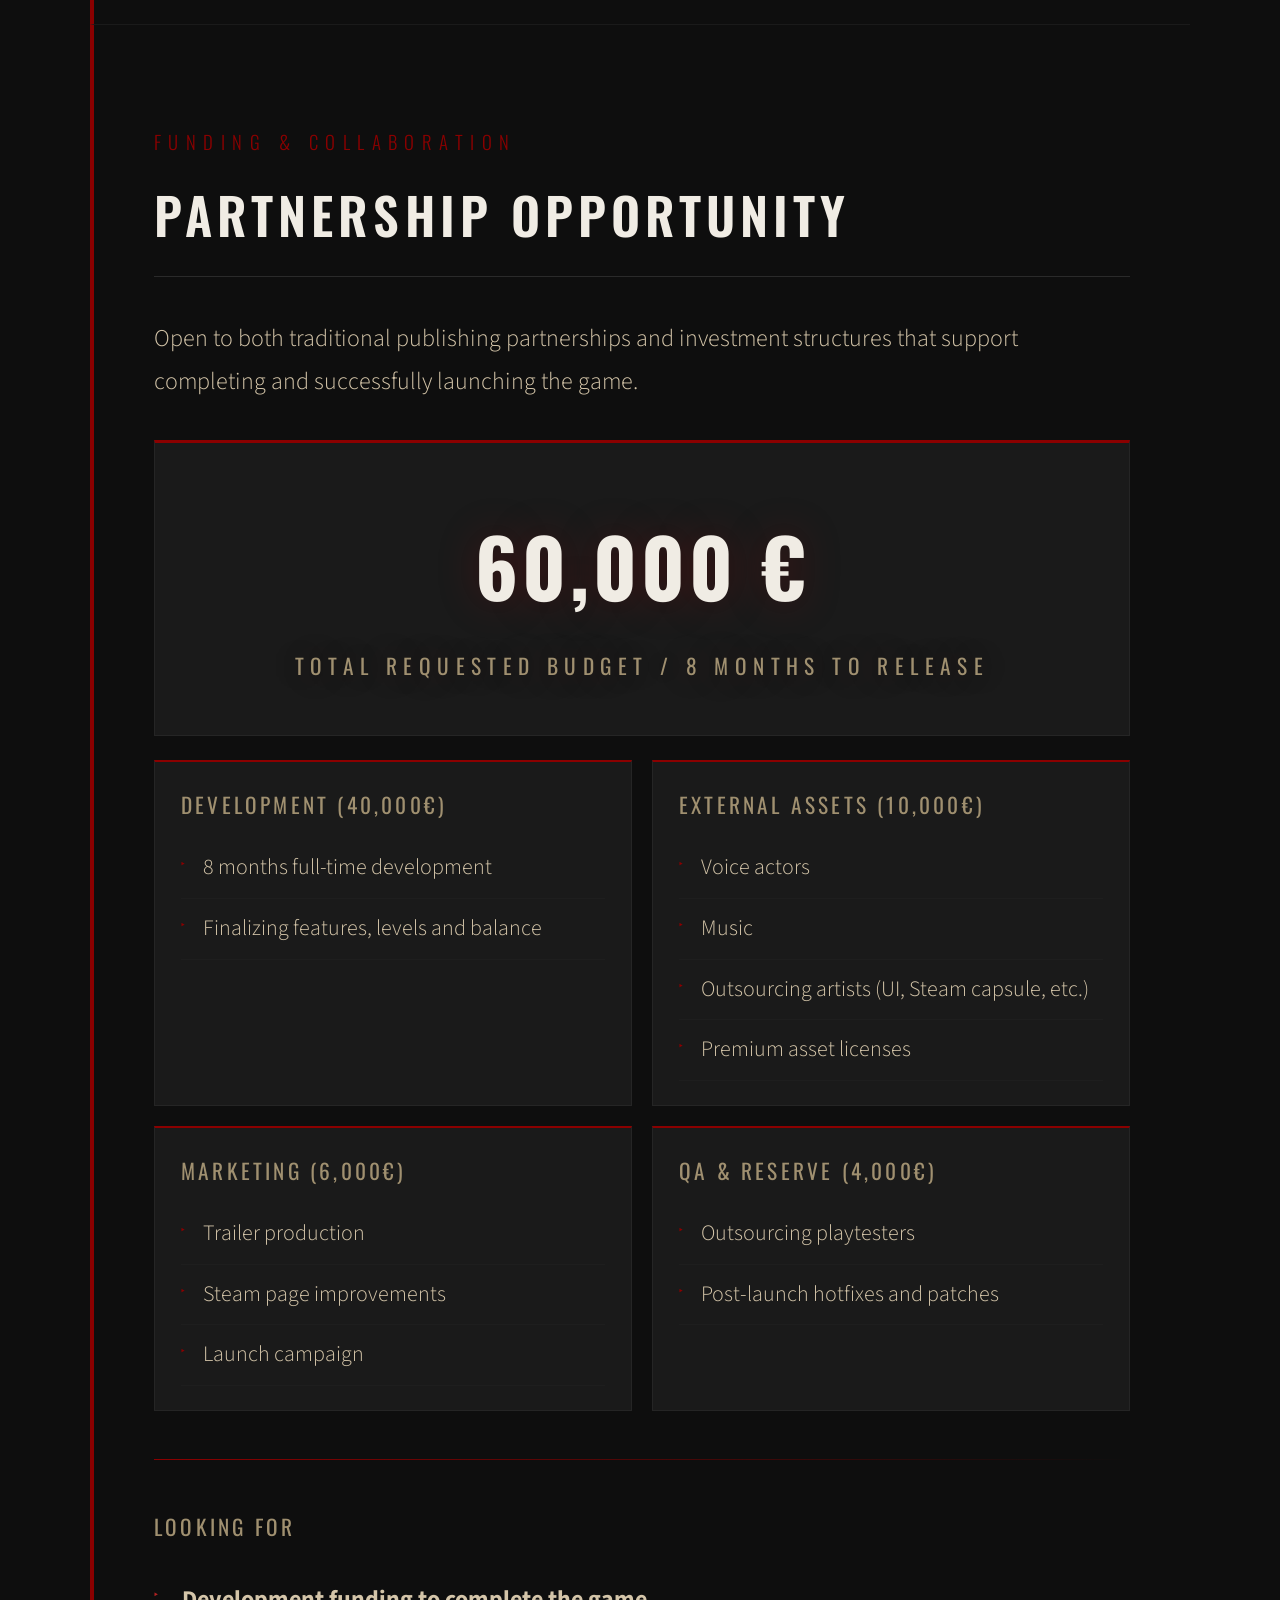
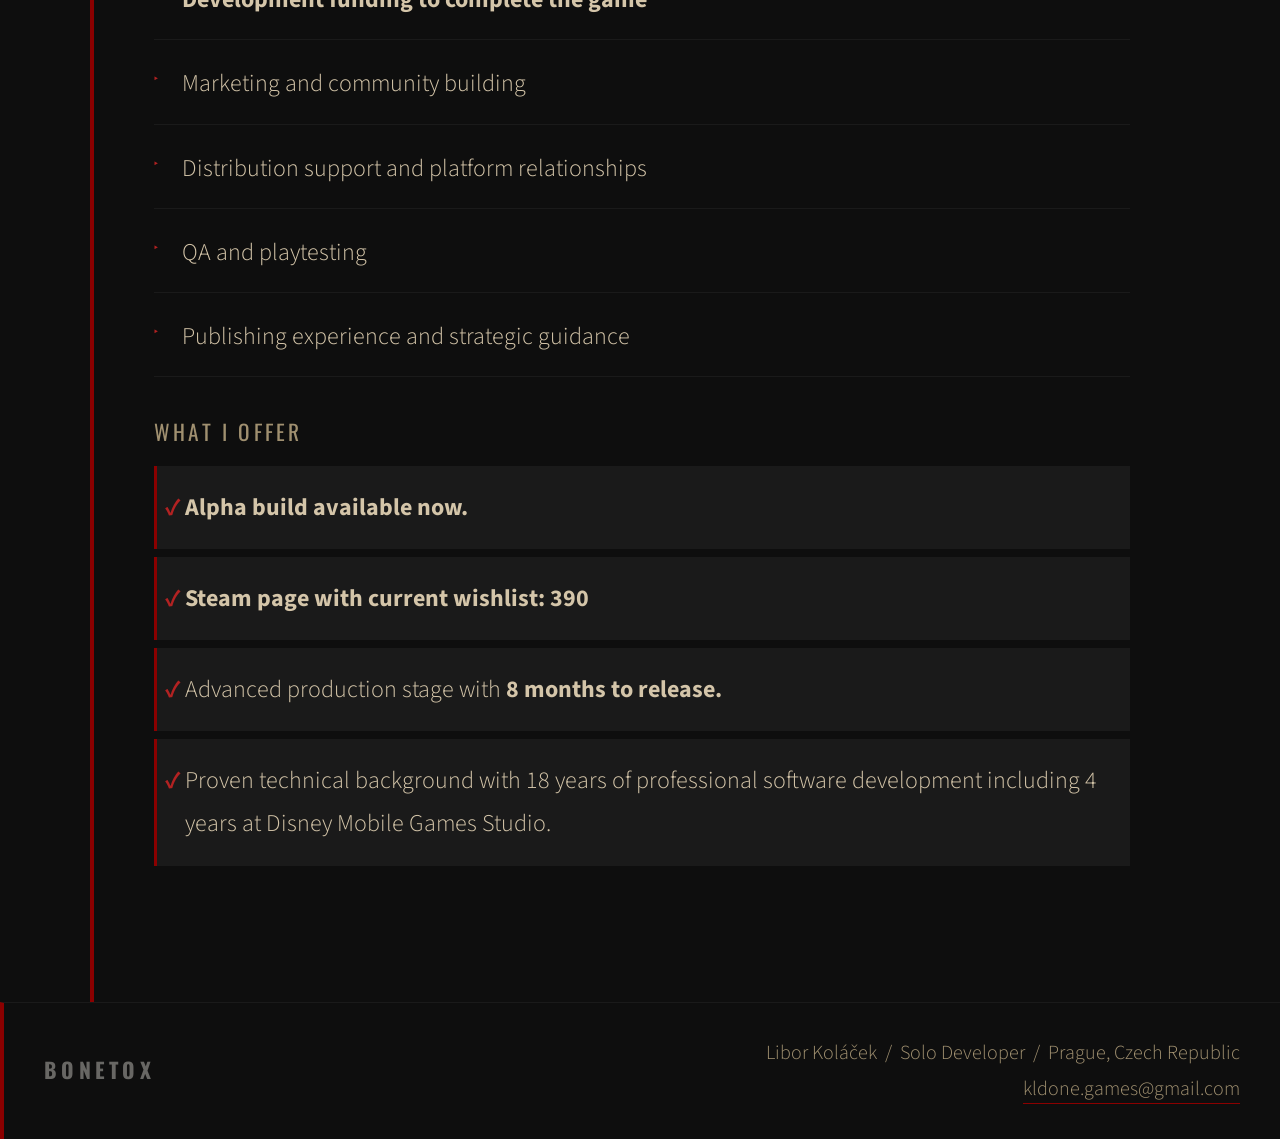
==== commit 293368a8: "wishlist update" ====
--- a/pitch/index.html
+++ b/pitch/index.html
@@ -746,7 +746,7 @@
 
   <div class="two-col" style="margin-bottom:40px;">
     <div class="panel">
-      <h3>Development (35,000€)</h3>
+      <h3>Development (40,000€)</h3>
       <ul>
         <li>8 months full-time development</li>
         <li>Finalizing features, levels and balance</li>
@@ -762,7 +762,7 @@
       </ul>
     </div>
 	<div class="panel">
-	  <h3>Marketing (8,000€)</h3>
+	  <h3>Marketing (6,000€)</h3>
 	  <ul>
 		<li>Trailer production</li>
 		<li>Steam page improvements</li>
@@ -770,7 +770,7 @@
 	  </ul>
 	</div>
 	<div class="panel">
-	  <h3>QA & reserve (7,000€)</h3>
+	  <h3>QA & reserve (4,000€)</h3>
 	  <ul>
 		<li>Outsourcing playtesters</li>
 		<li>Post-launch hotfixes and patches</li>
@@ -792,7 +792,7 @@
   <h3>What I Offer</h3>
   <ul class="offer-list">
     <li><b>Alpha build available now.</b></li>
-	<li><b>Steam page with current wishlist: 350</b></li>
+	<li><b>Steam page with current wishlist: 390</b></li>
     <li>Advanced production stage with <b>8 months to release.</b></li>
     <li>Proven technical background with 18 years of professional software development including 4 years at Disney Mobile Games Studio.</li>
   </ul>
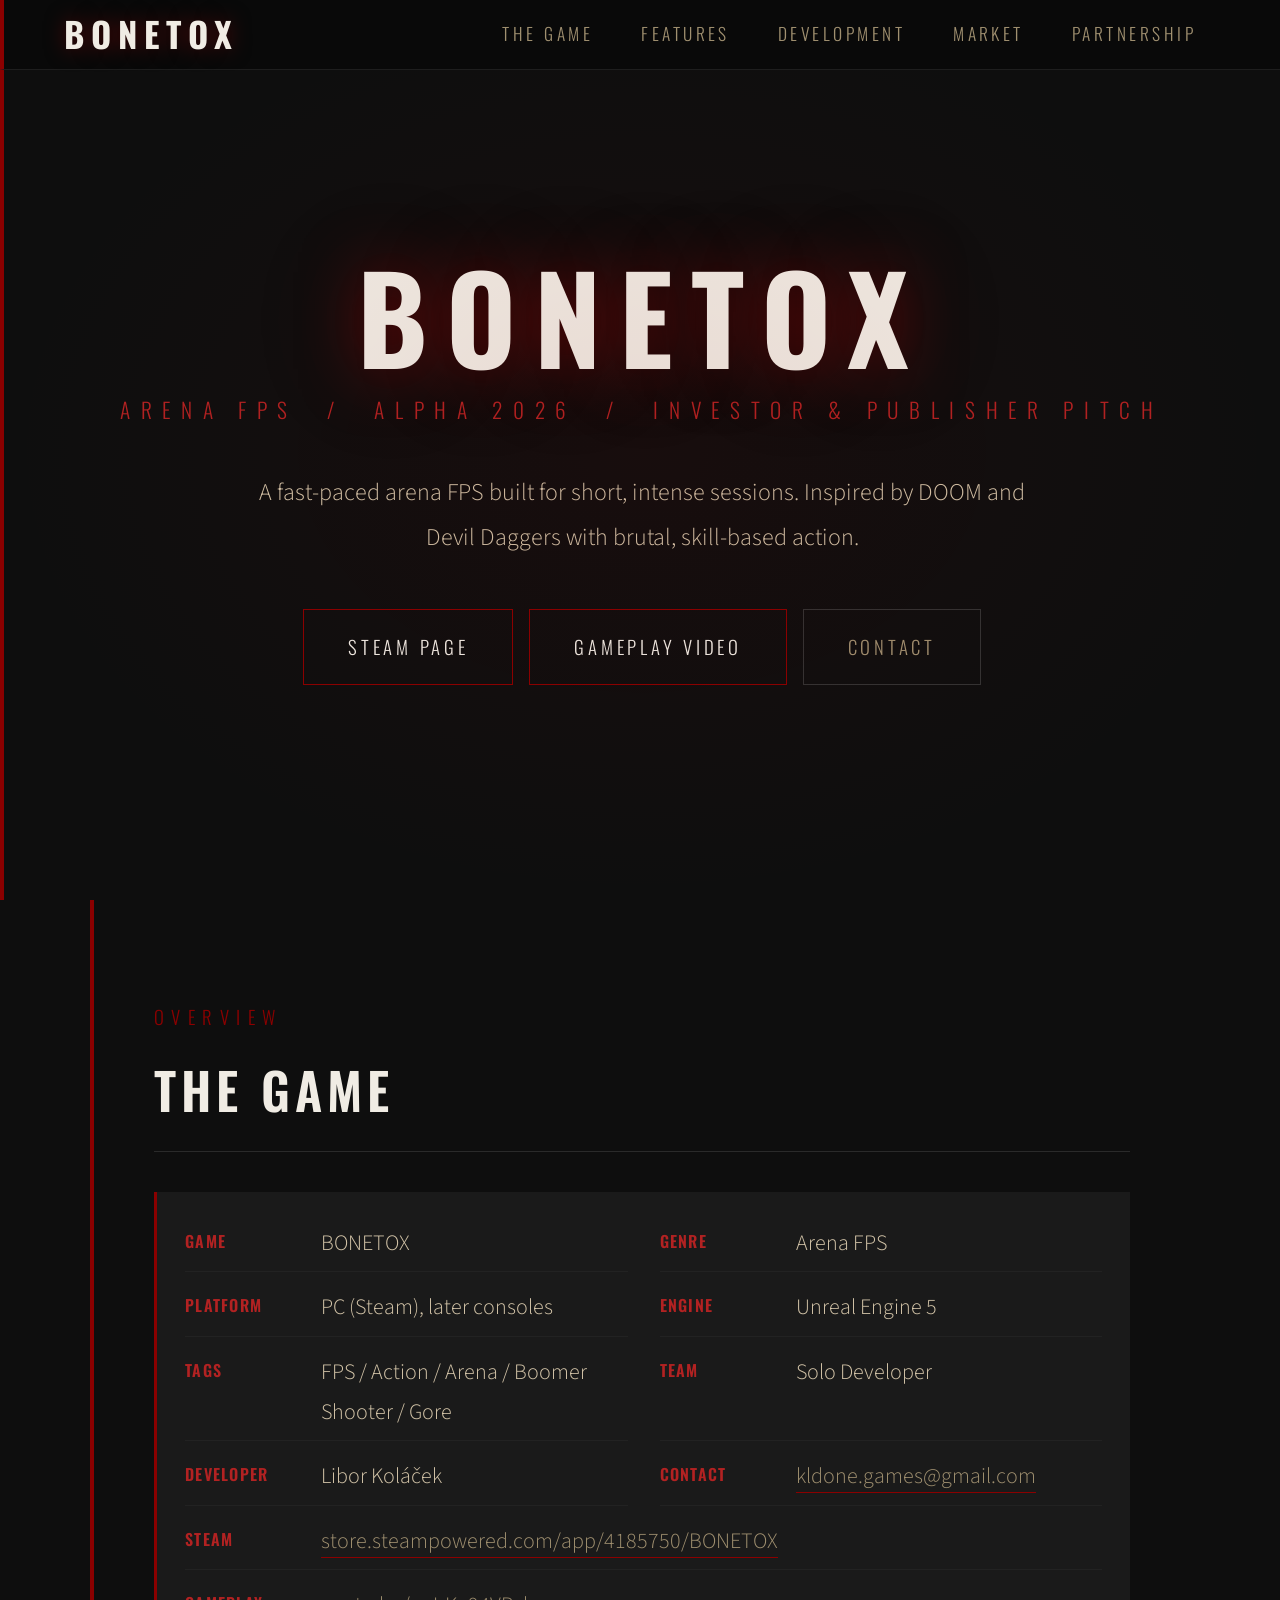
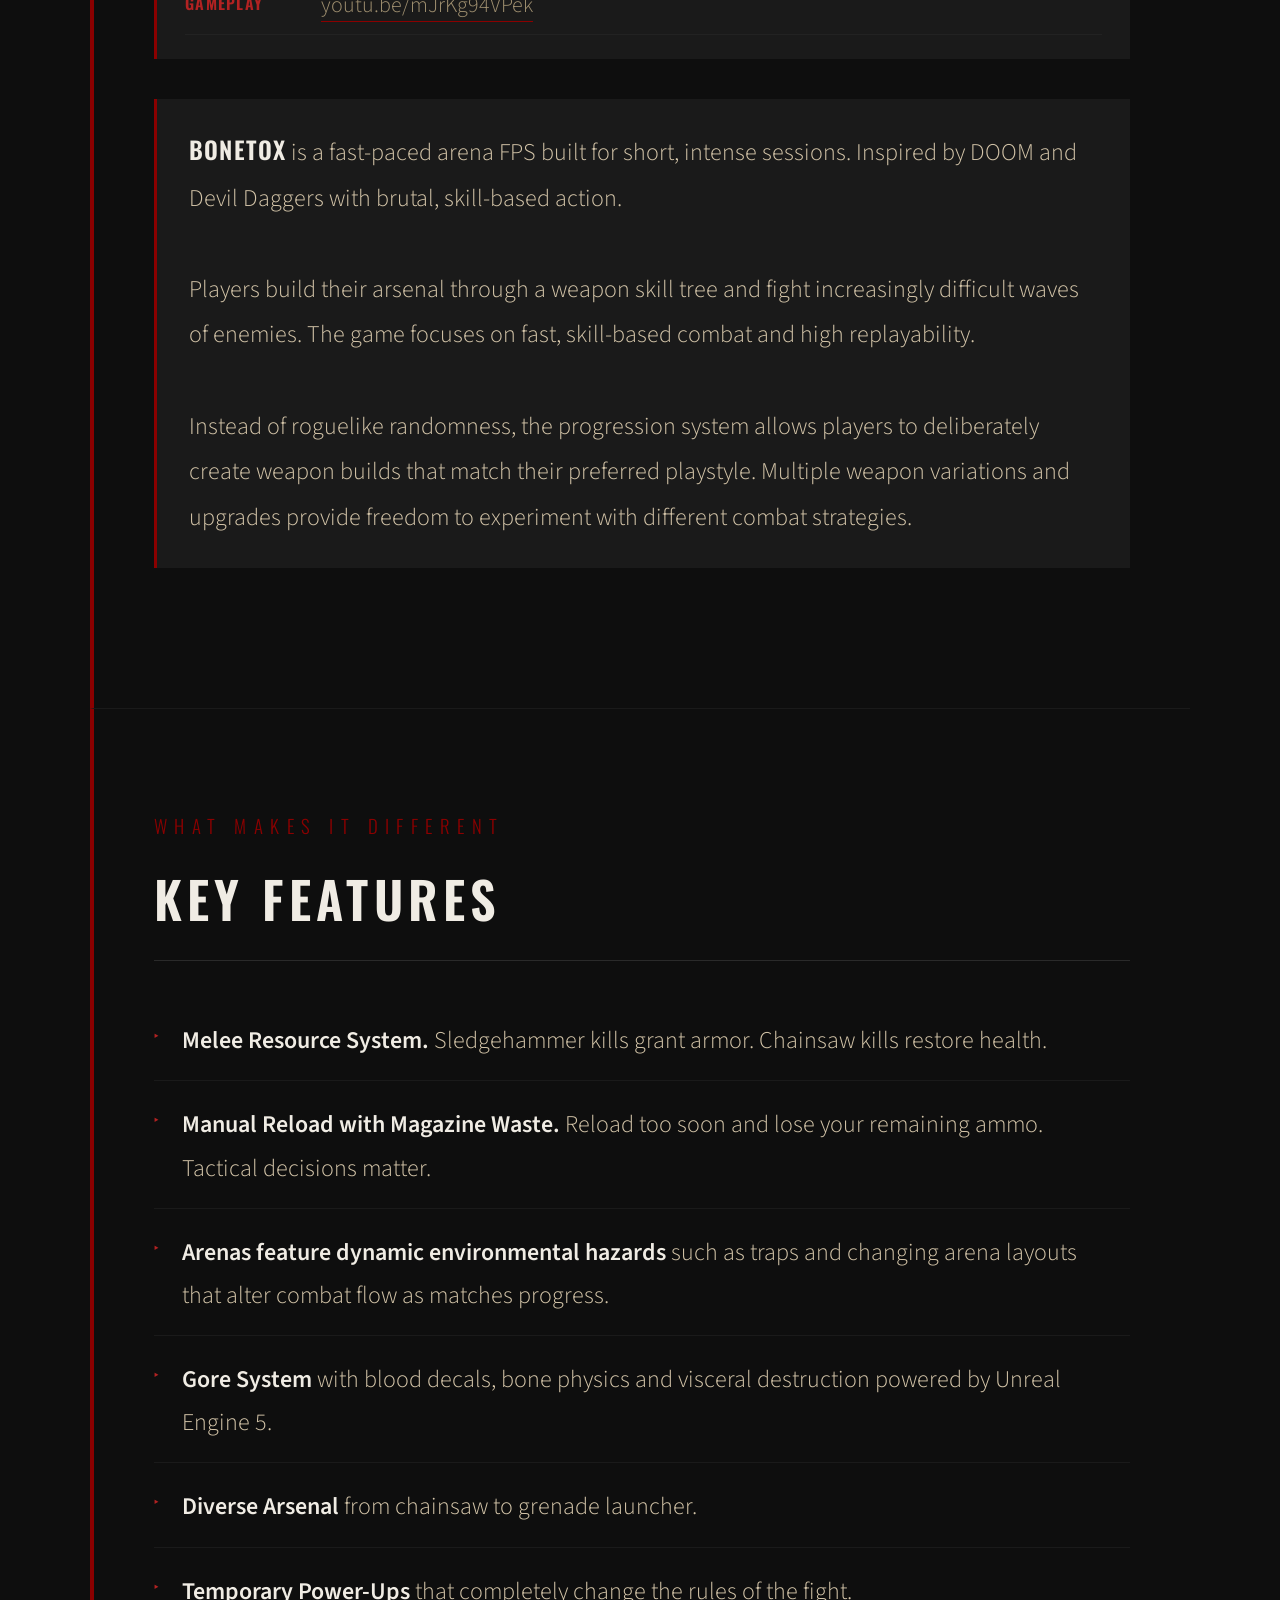
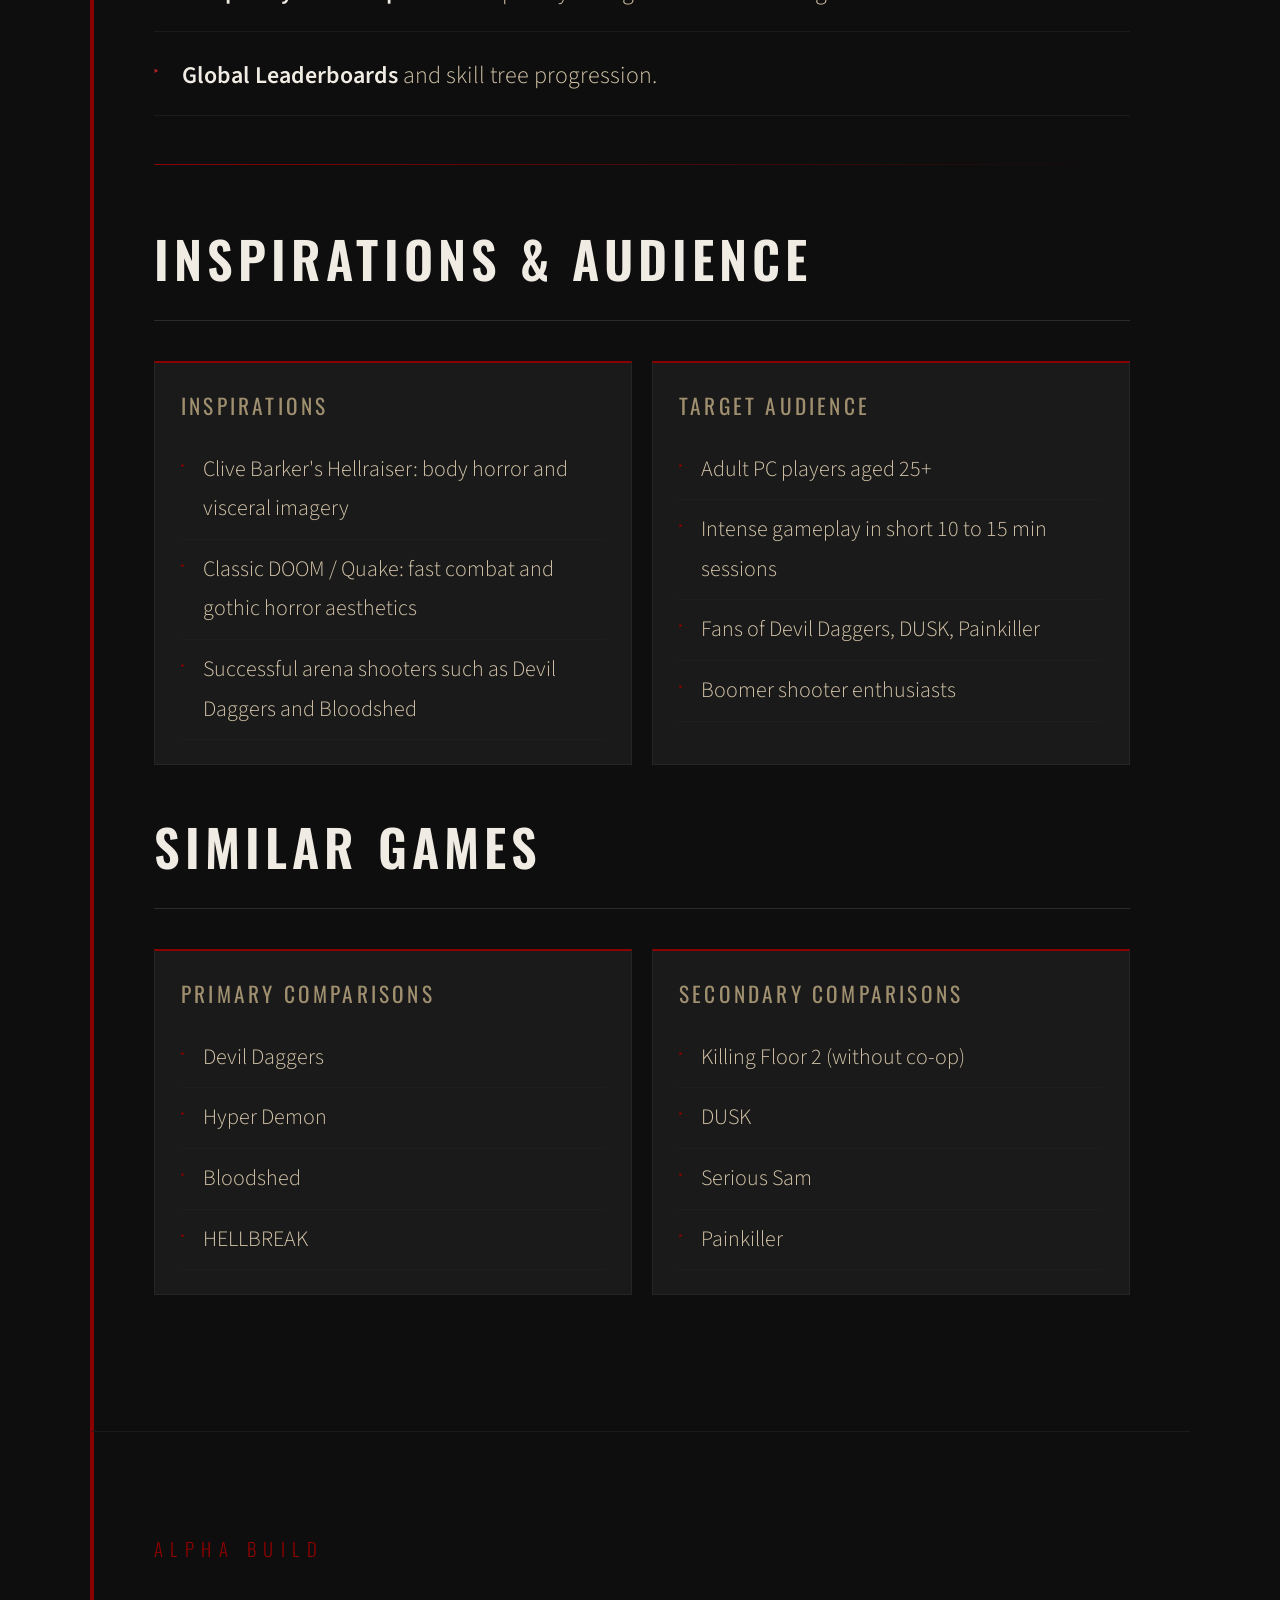
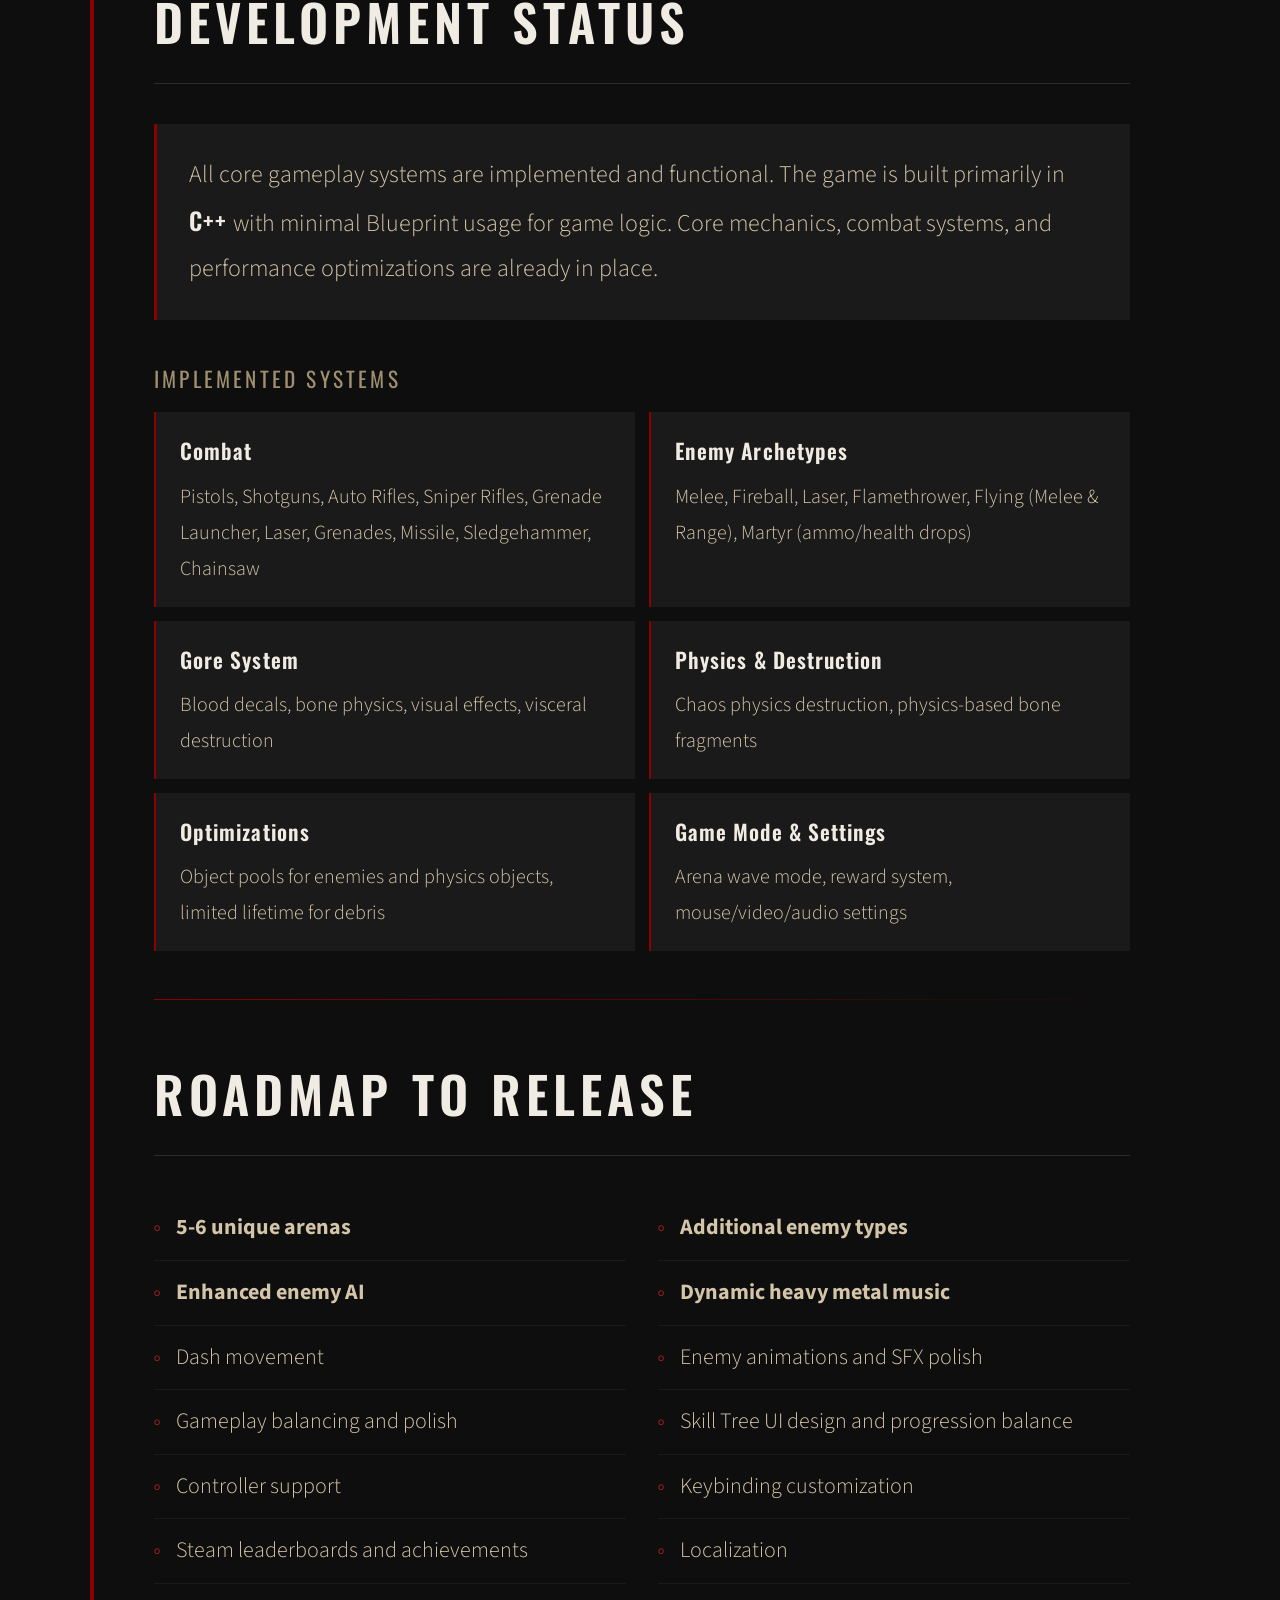
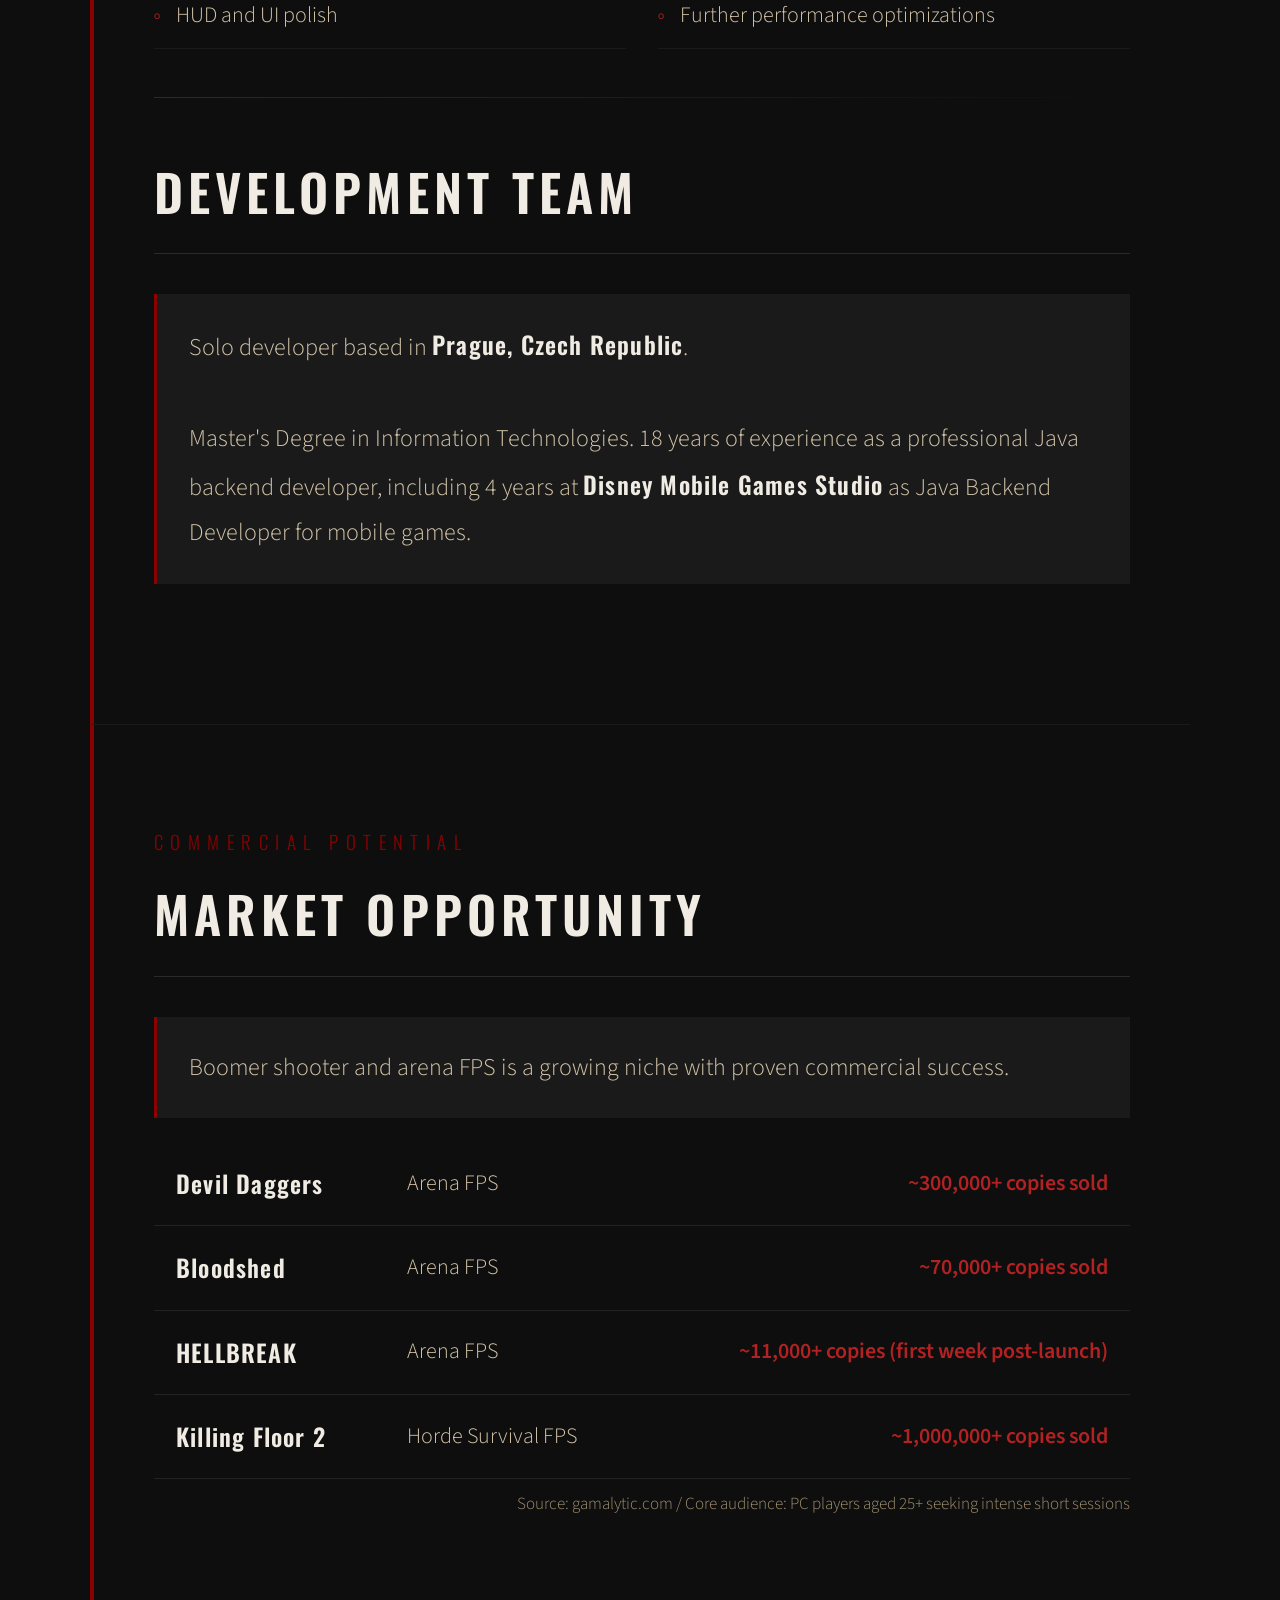
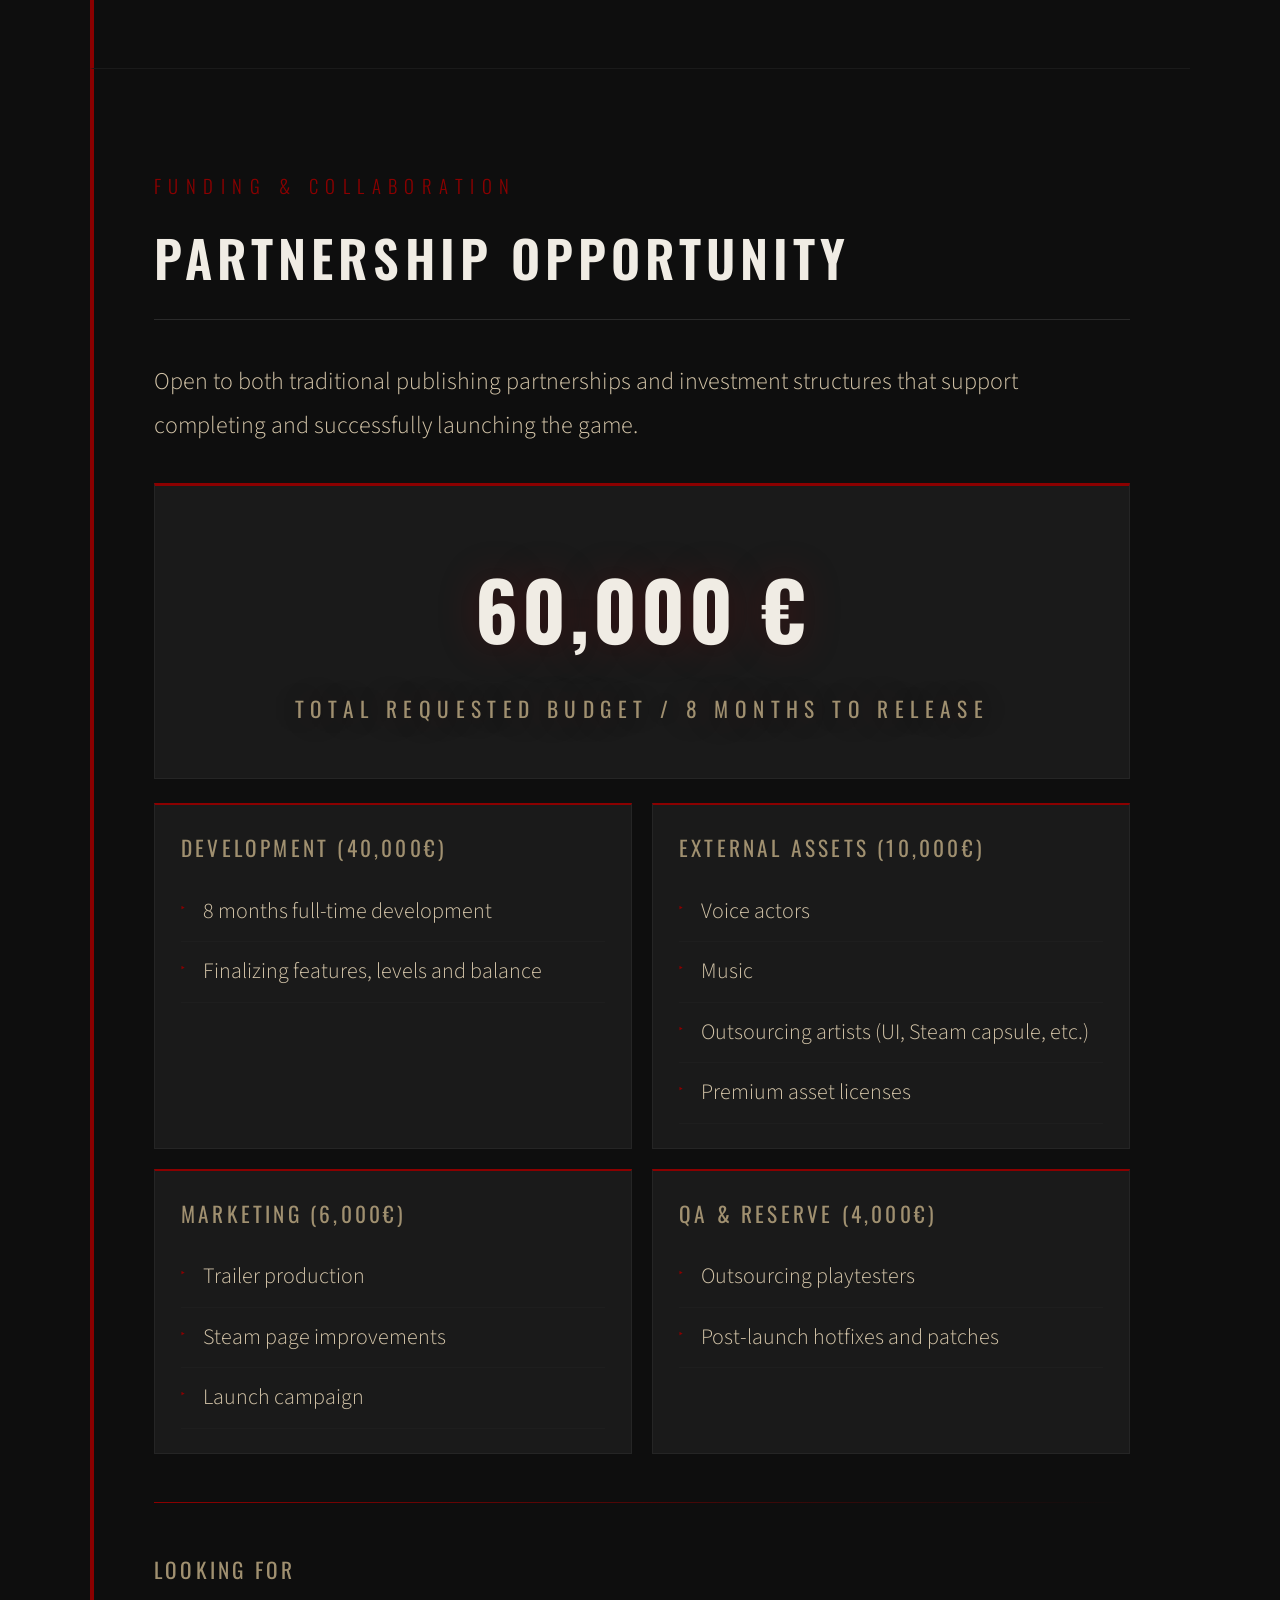
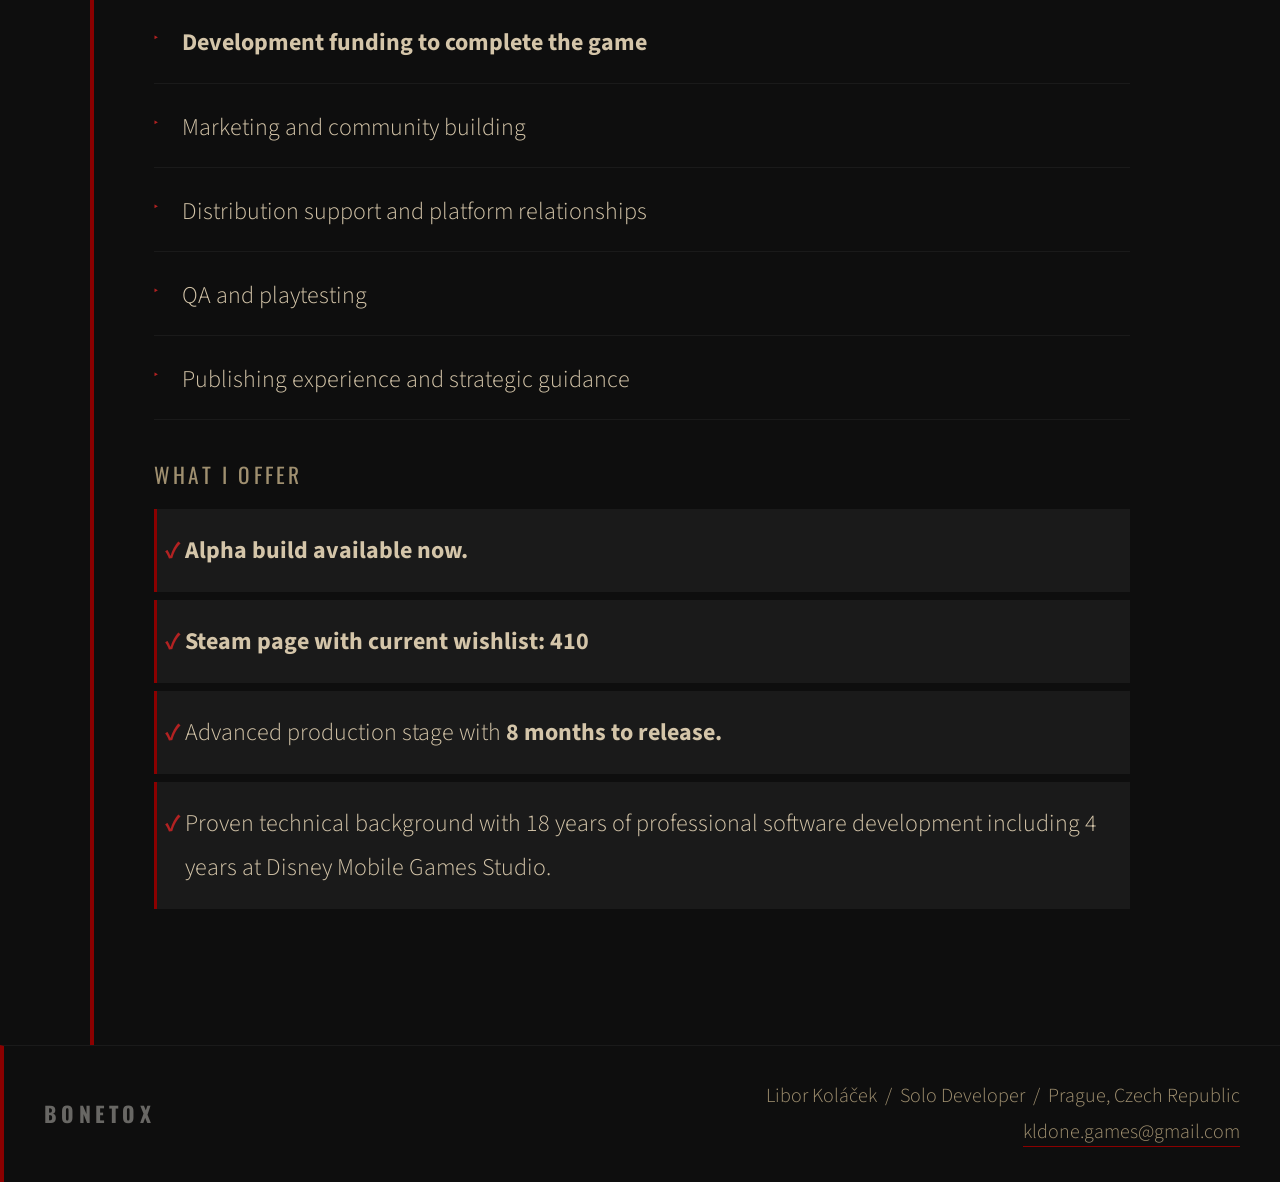
==== commit 8a78b805: "Updated pitch" ====
--- a/pitch/index.html
+++ b/pitch/index.html
@@ -593,7 +593,7 @@
   <ul class="feature-list">
     <li><strong>Melee Resource System.</strong> Sledgehammer kills grant armor. Chainsaw kills restore health.</li>
     <li><strong>Manual Reload with Magazine Waste.</strong> Reload too soon and lose your remaining ammo. Tactical decisions matter.</li>
-    <li><strong>Environmental Traps That Evolve.</strong> Blood pools become spike traps as waves progress.</li>
+	<li><strong>Arenas feature dynamic environmental hazards</strong> such as traps and changing arena layouts that alter combat flow as matches progress.</li>
     <li><strong>Gore System</strong> with blood decals, bone physics and visceral destruction powered by Unreal Engine 5.</li>
     <li><strong>Diverse Arsenal</strong> from chainsaw to grenade launcher.</li>
     <li><strong>Temporary Power-Ups</strong> that completely change the rules of the fight.</li>
@@ -602,7 +602,7 @@
 
   <div class="divider"></div>
 
-  <h2>Visual Identity &amp; Atmosphere</h2>
+  <h2>Inspirations &amp; Audience</h2>
   <div class="two-col">
     <div class="panel">
       <h3>Inspirations</h3>
@@ -792,7 +792,7 @@
   <h3>What I Offer</h3>
   <ul class="offer-list">
     <li><b>Alpha build available now.</b></li>
-	<li><b>Steam page with current wishlist: 390</b></li>
+	<li><b>Steam page with current wishlist: 410</b></li>
     <li>Advanced production stage with <b>8 months to release.</b></li>
     <li>Proven technical background with 18 years of professional software development including 4 years at Disney Mobile Games Studio.</li>
   </ul>
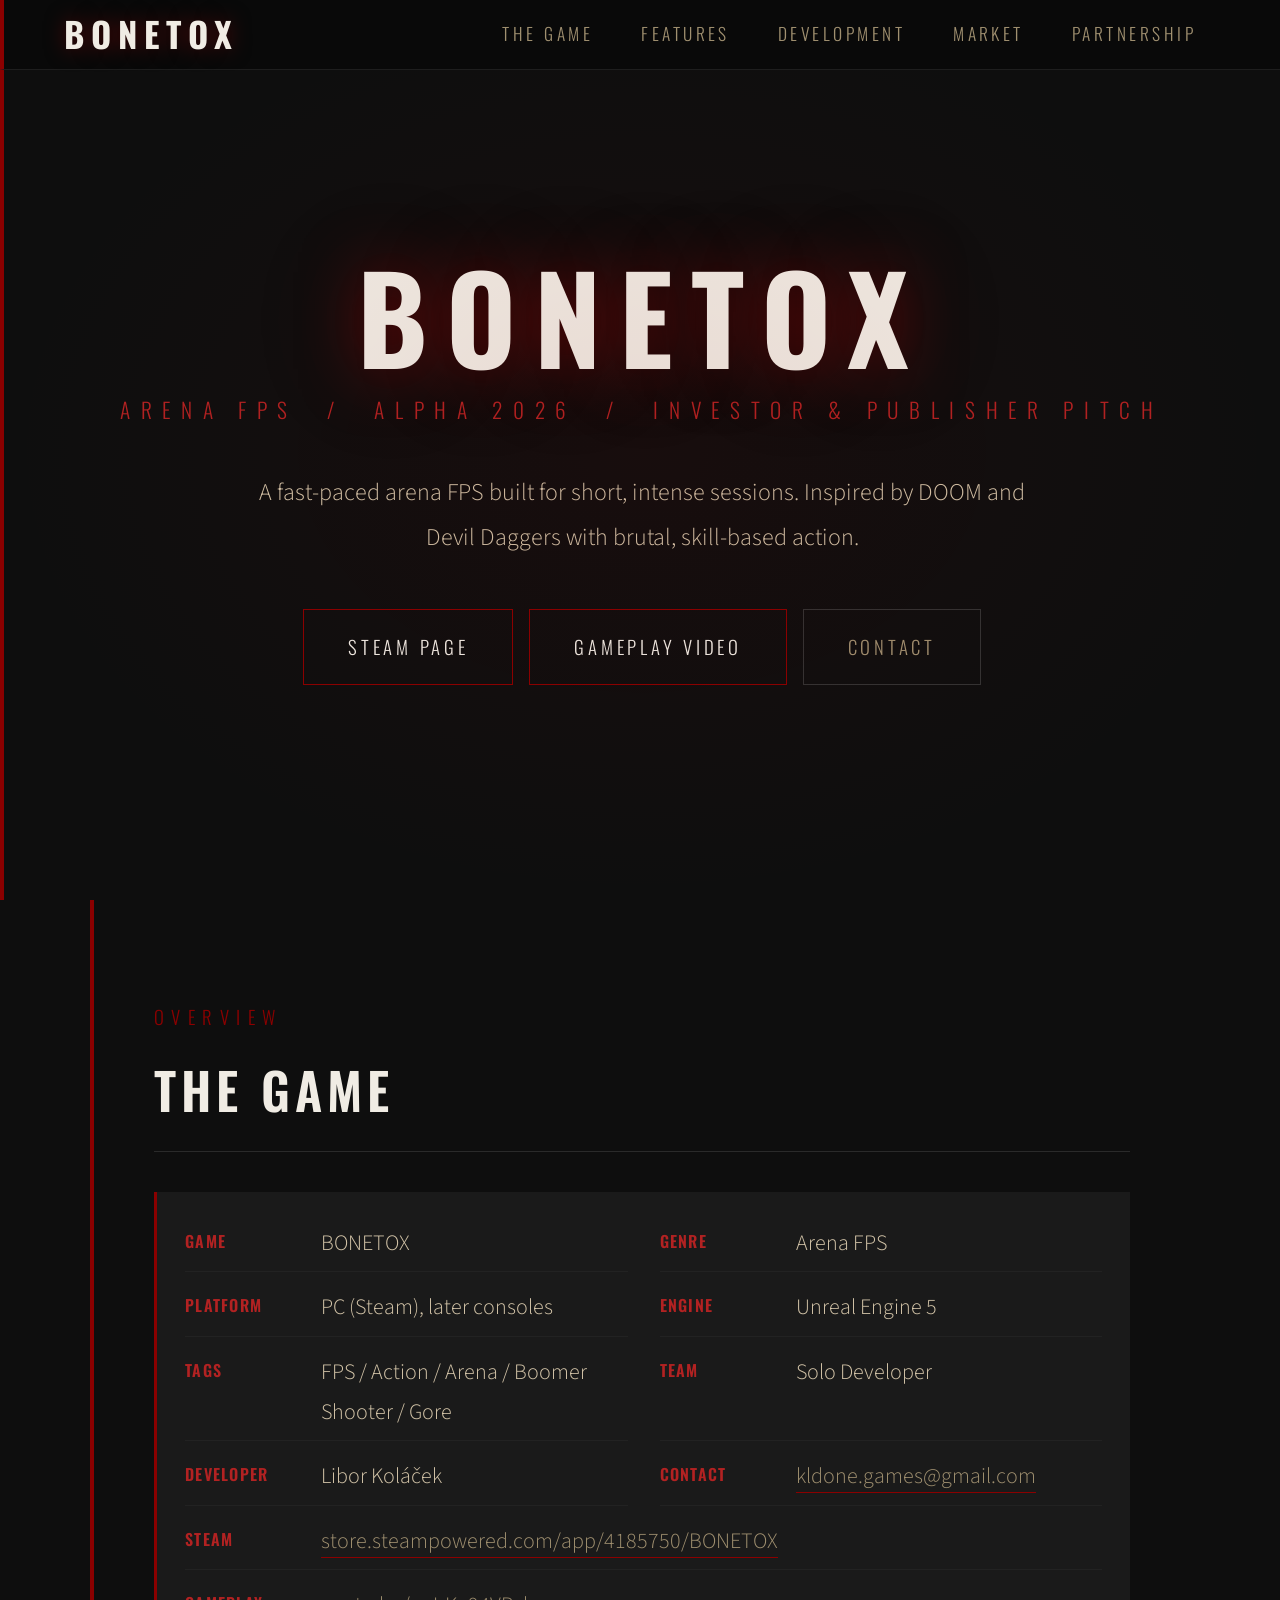
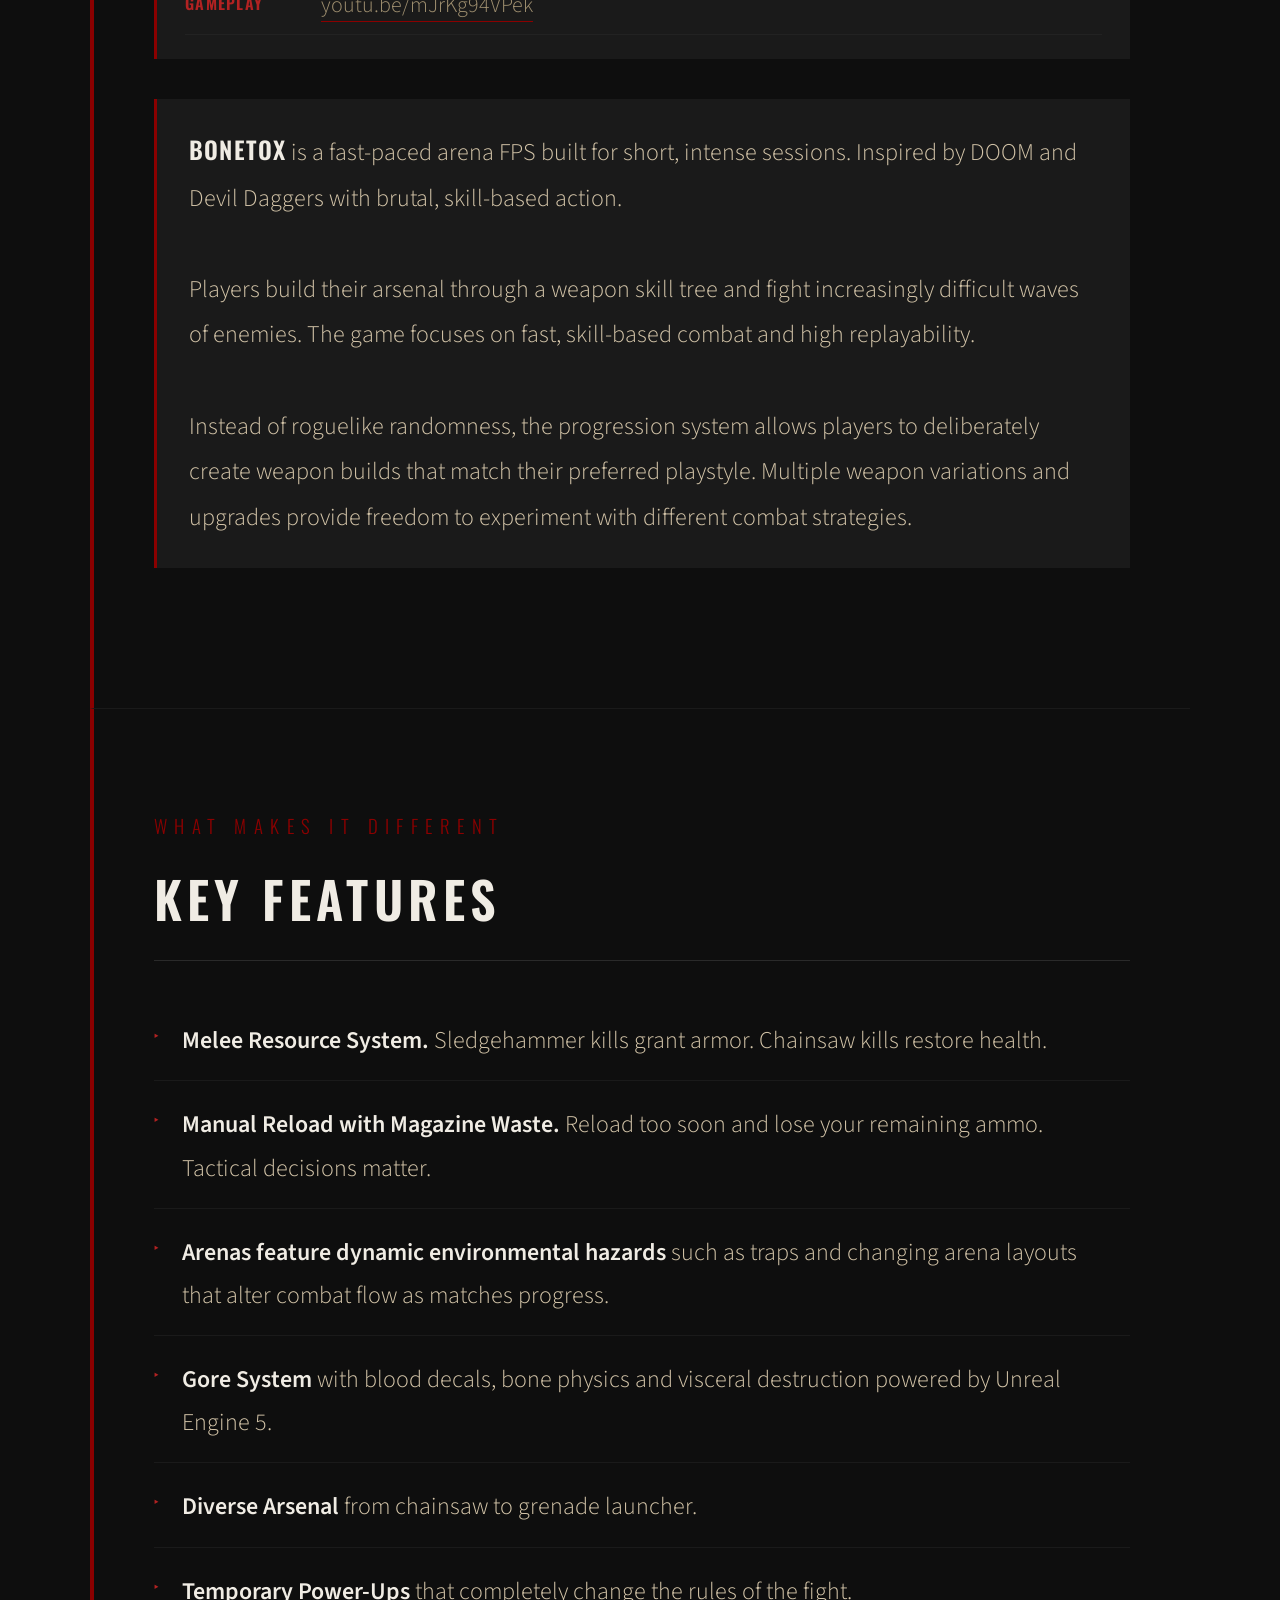
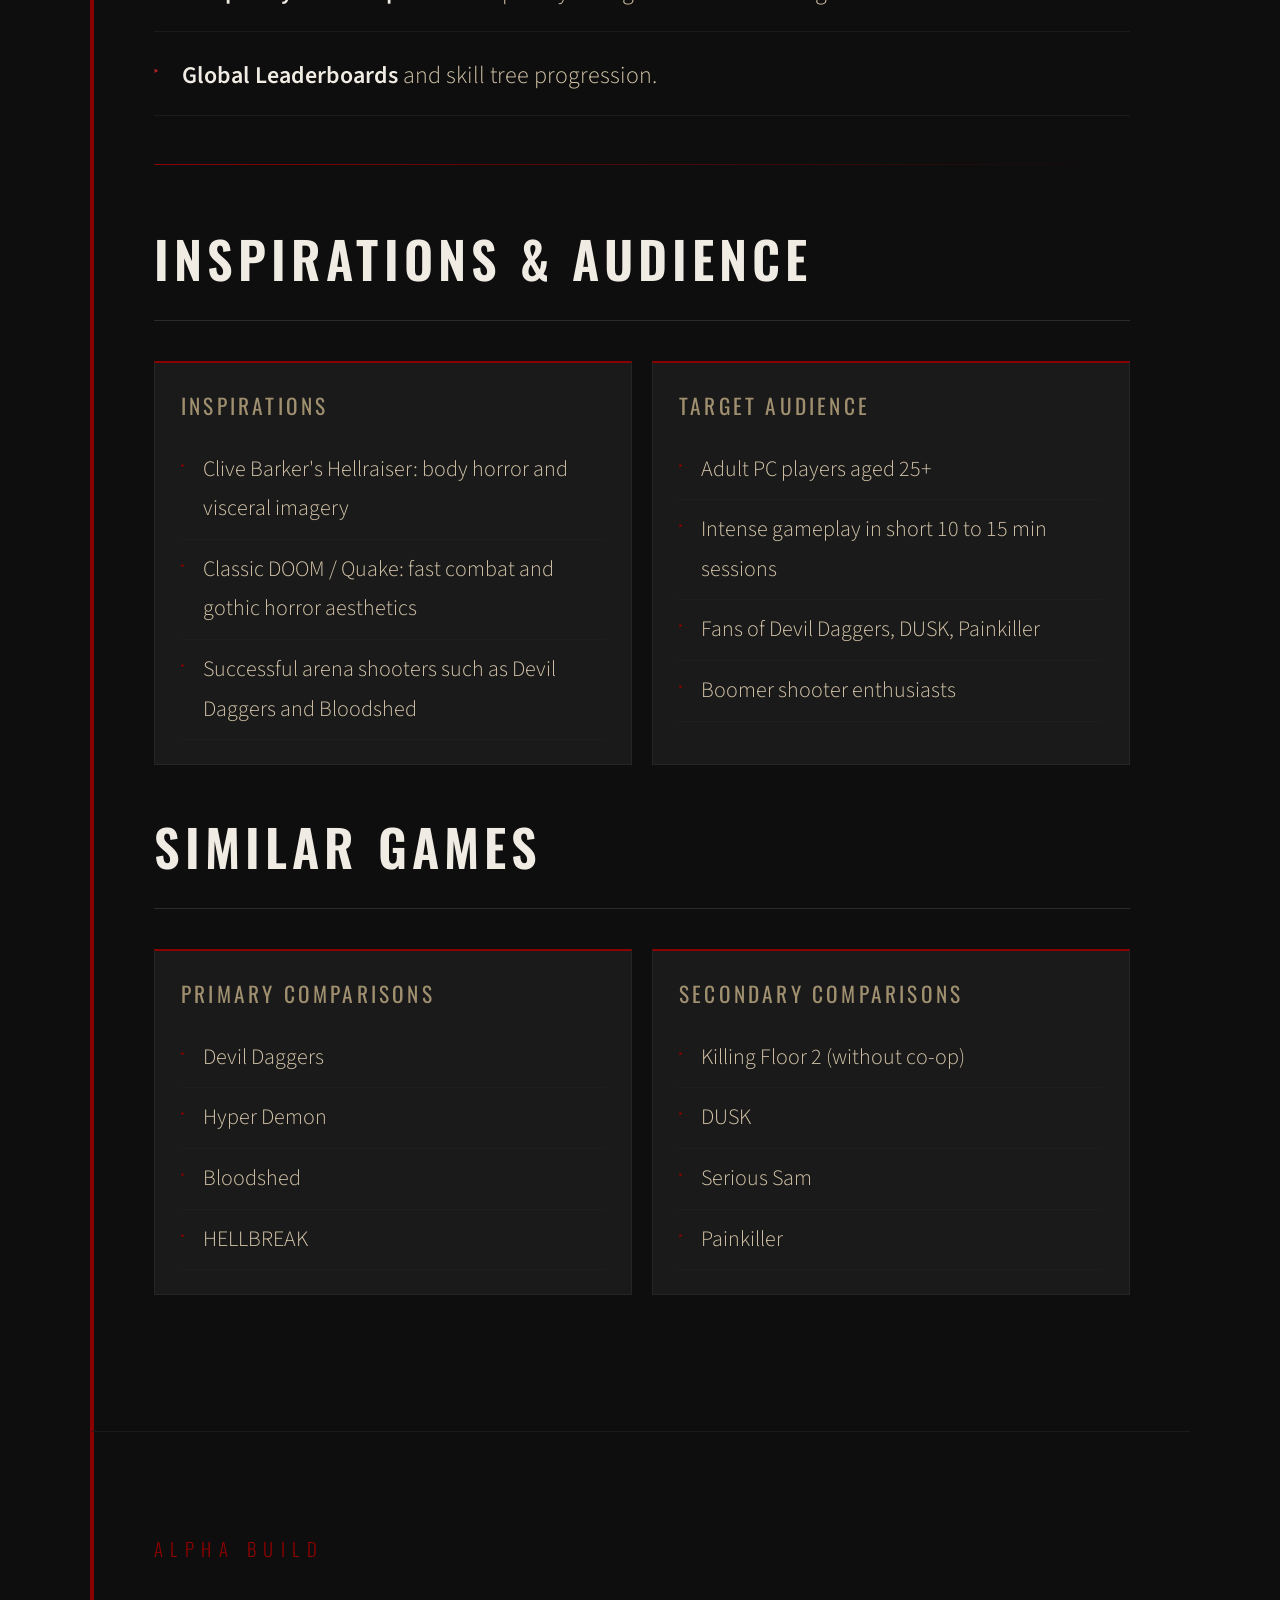
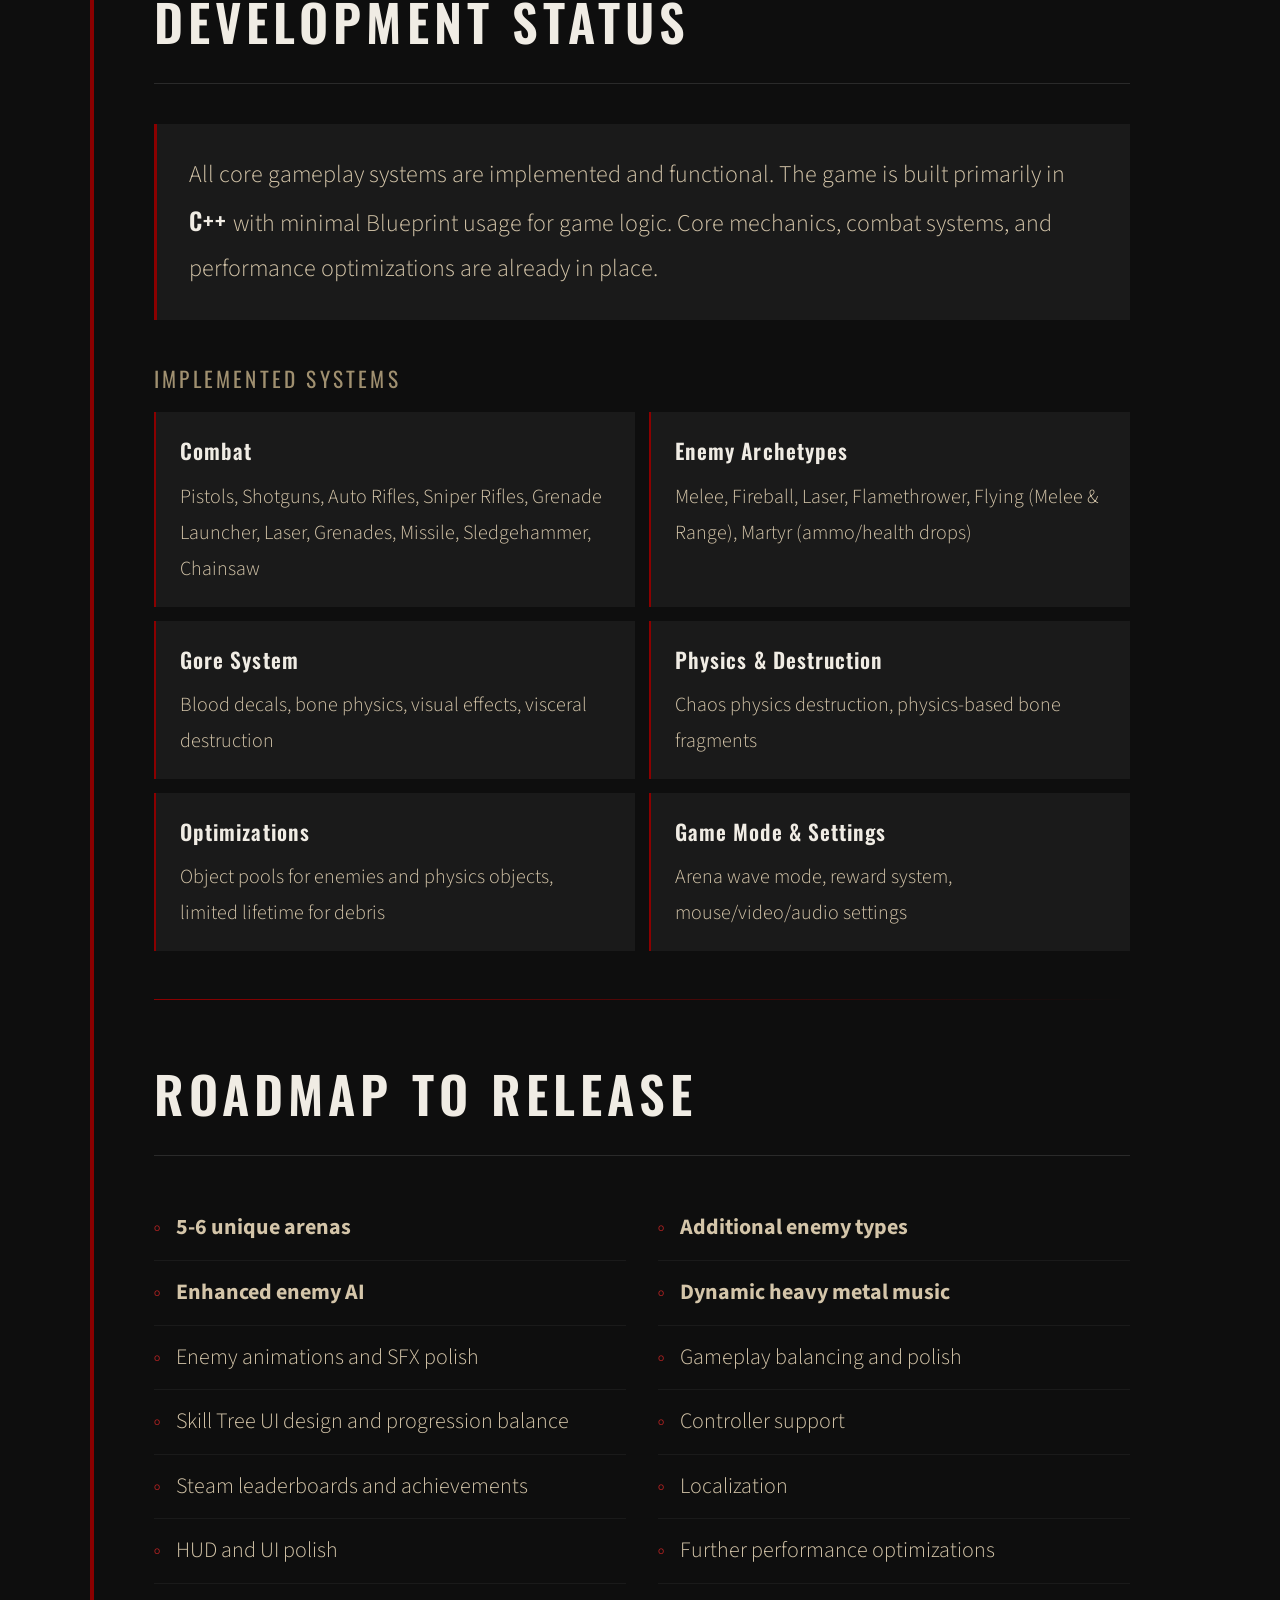
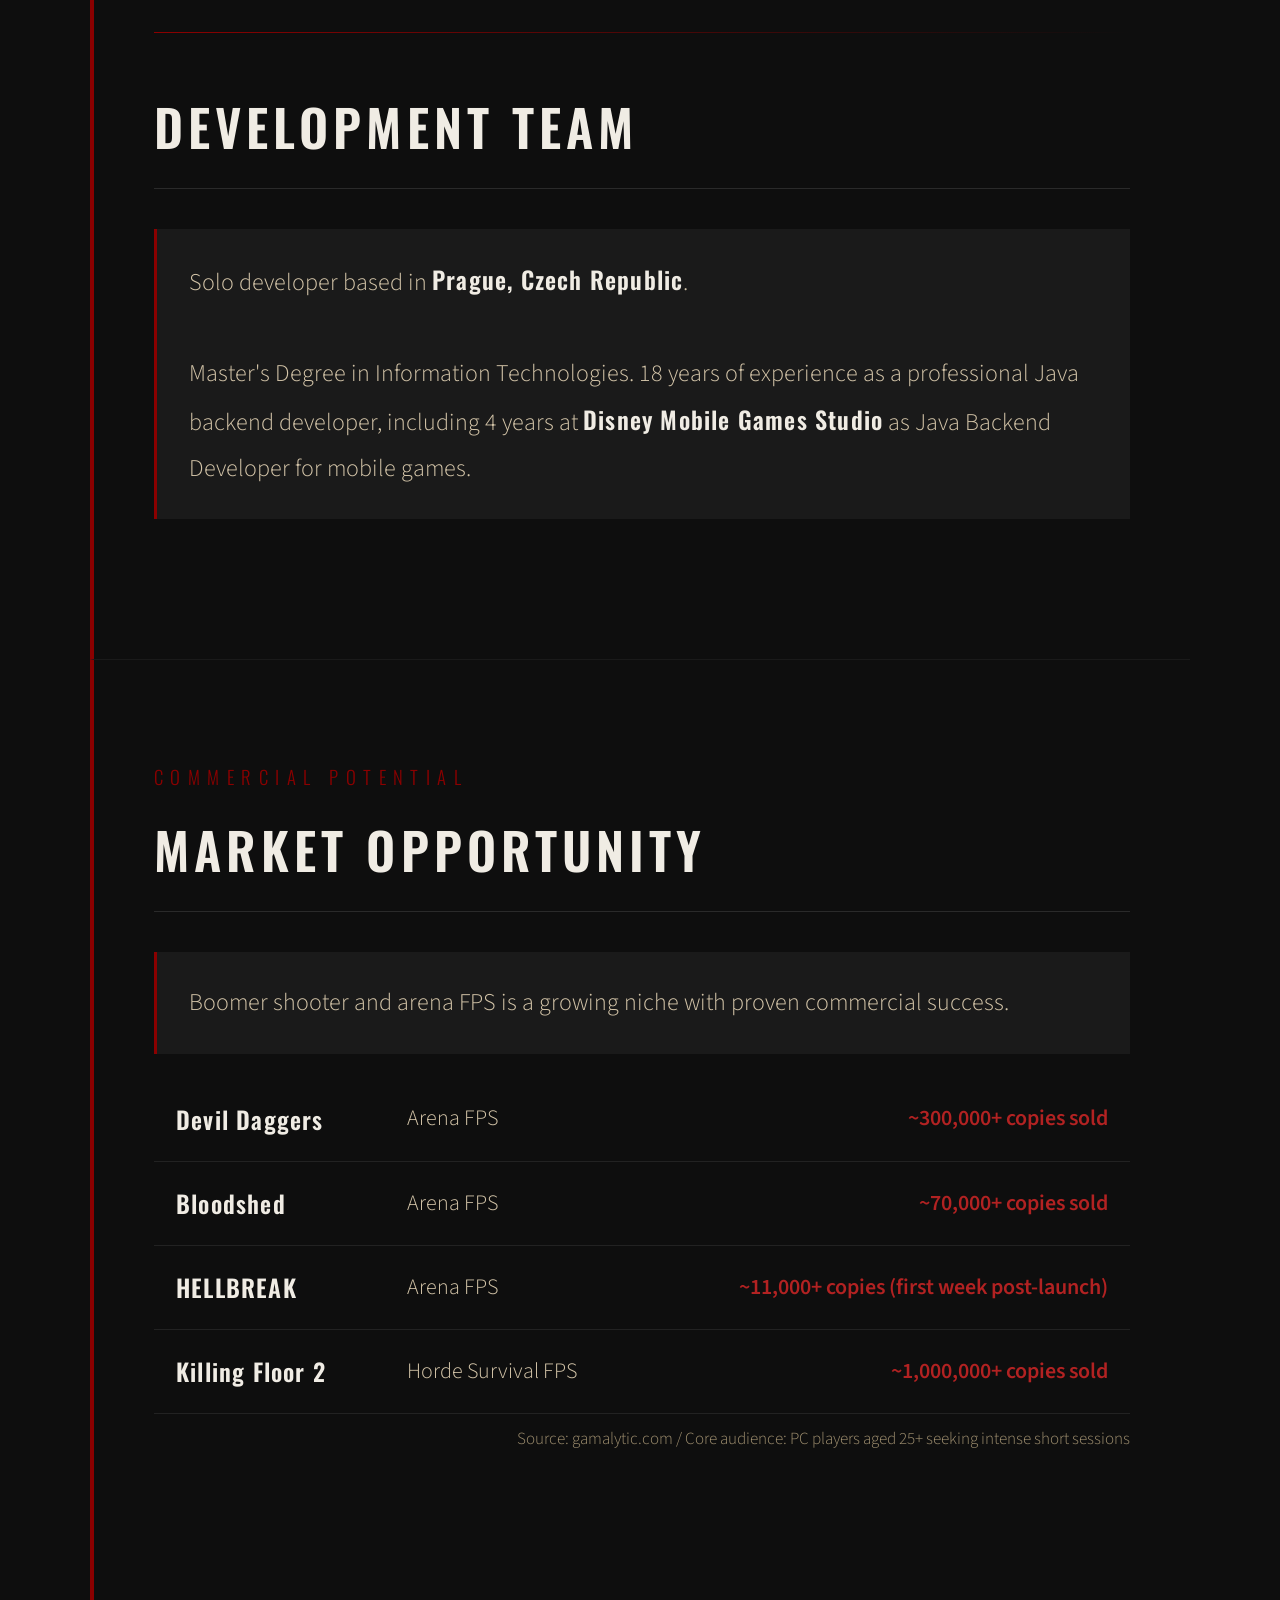
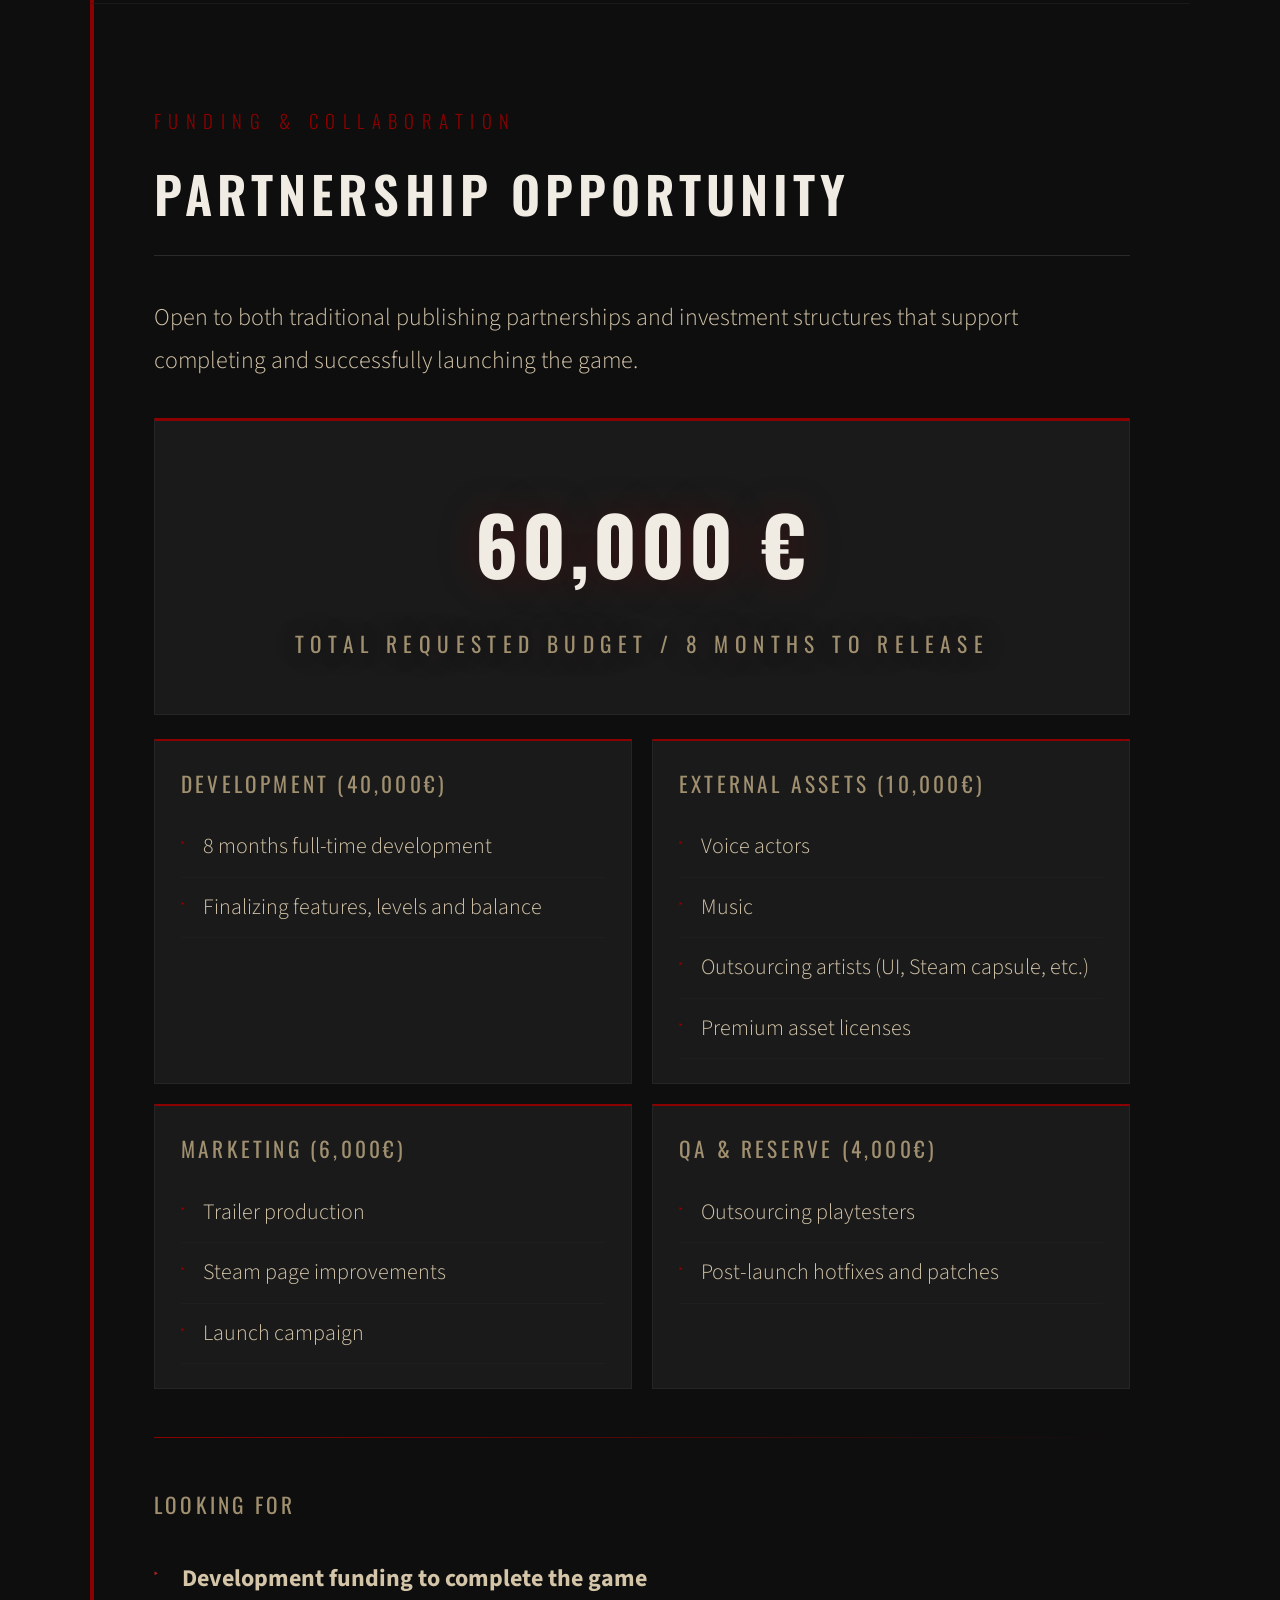
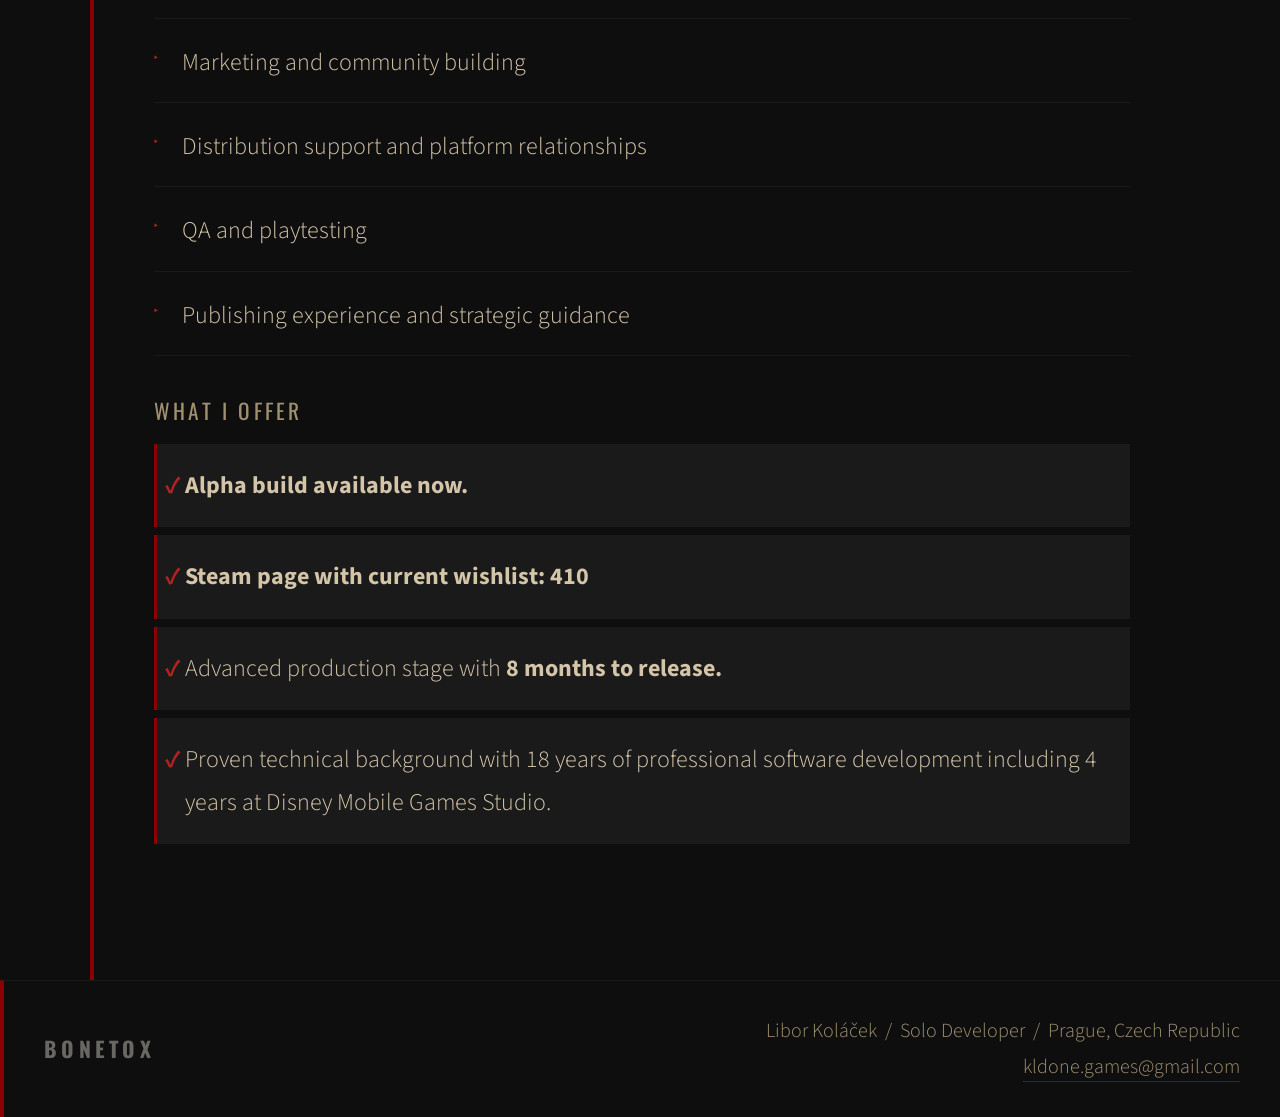
==== commit 48800cc9: "Remove keybindings and dash" ====
--- a/pitch/index.html
+++ b/pitch/index.html
@@ -691,12 +691,10 @@
     <li><b>Additional enemy types</b></li>
     <li><b>Enhanced enemy AI</b></li>
 	<li><b>Dynamic heavy metal music</b></li>
-	<li>Dash movement</li>
     <li>Enemy animations and SFX polish</li>
     <li>Gameplay balancing and polish</li>
     <li>Skill Tree UI design and progression balance</li>
     <li>Controller support</li>
-    <li>Keybinding customization</li>
     <li>Steam leaderboards and achievements</li>
     <li>Localization</li>
     <li>HUD and UI polish</li>
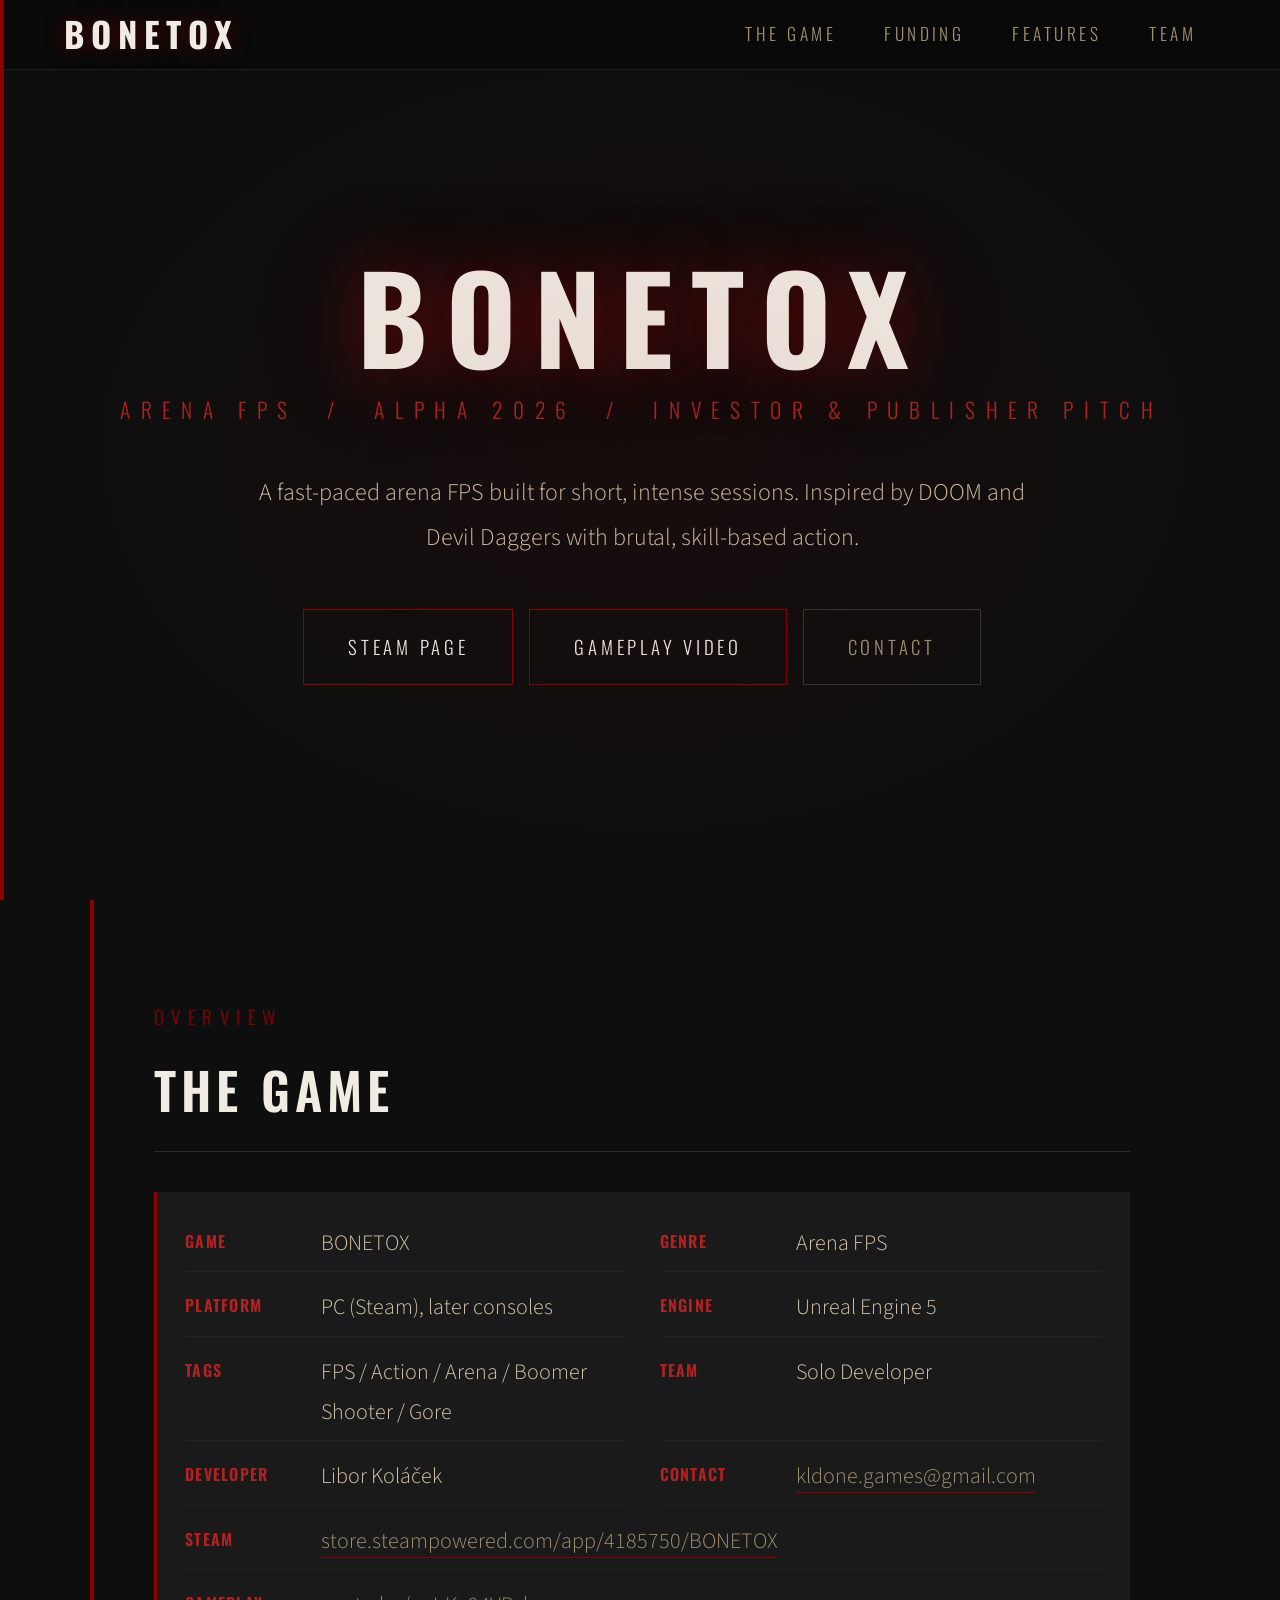
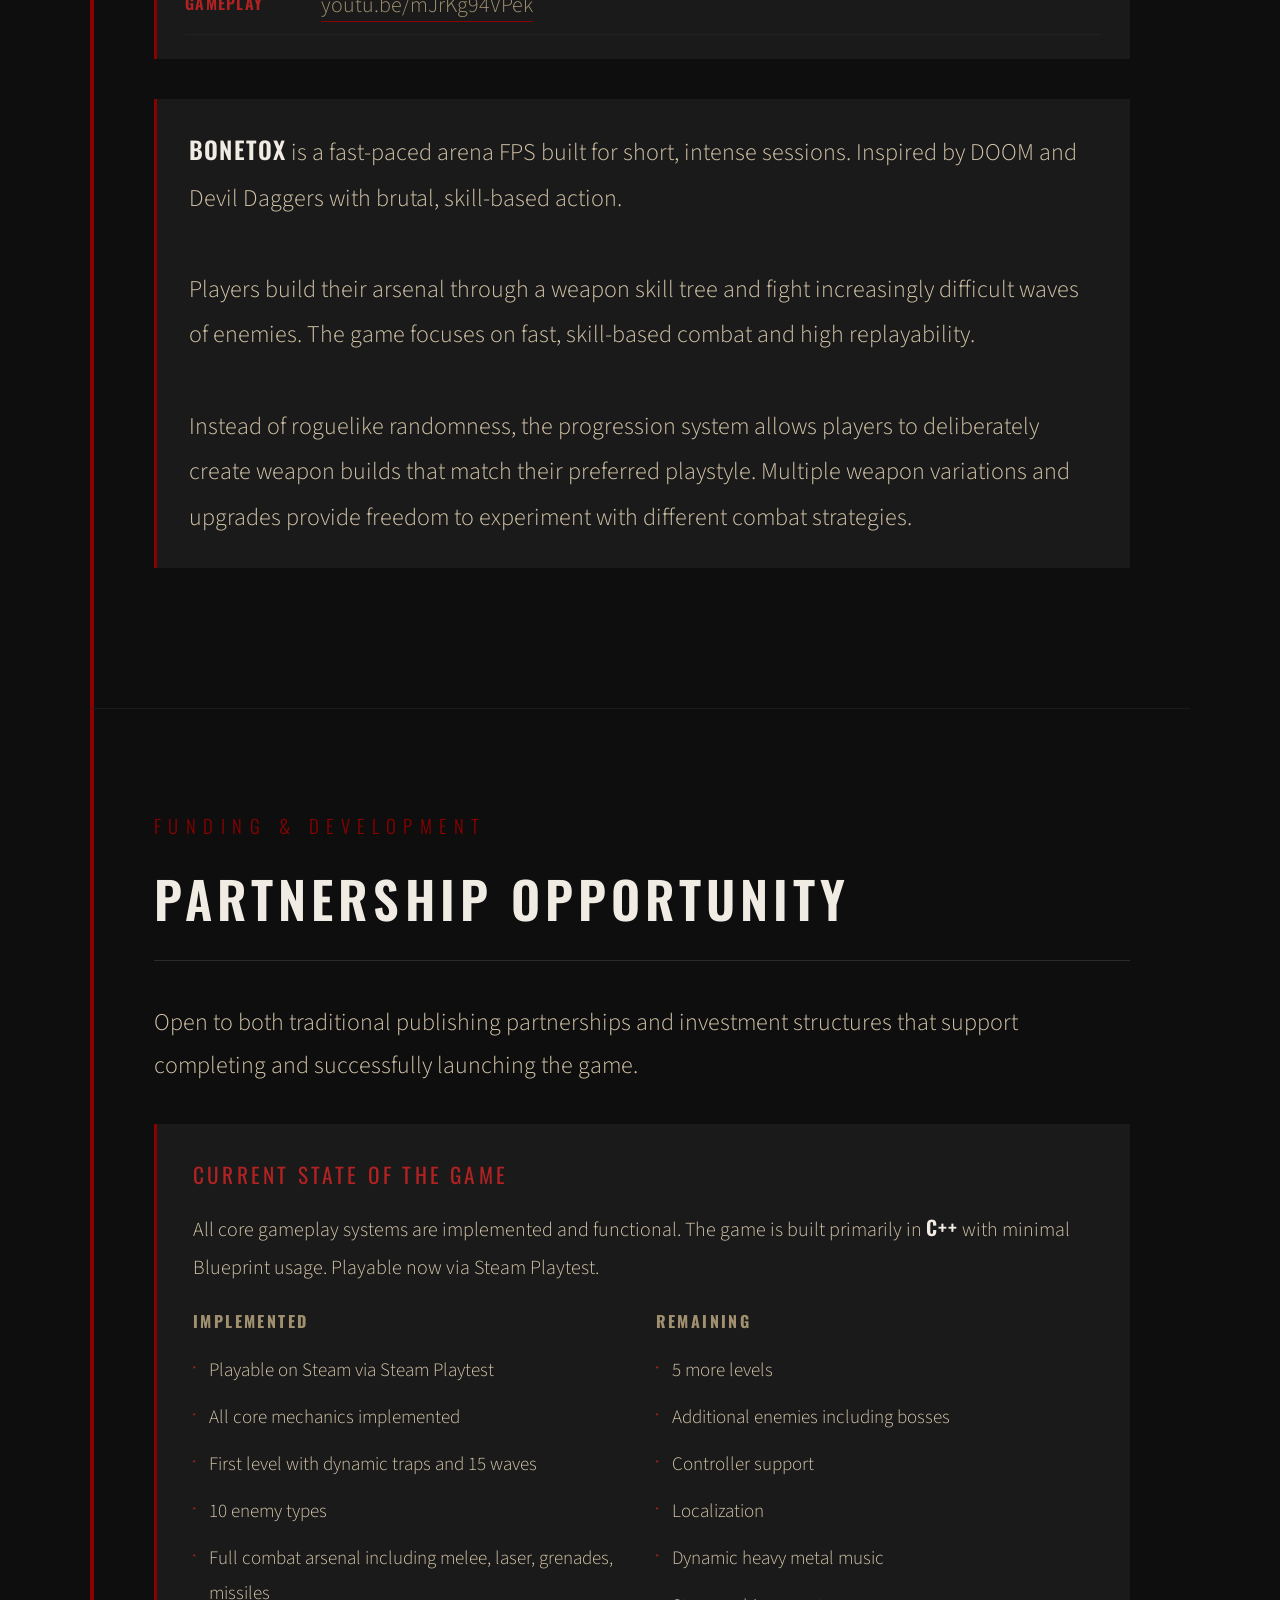
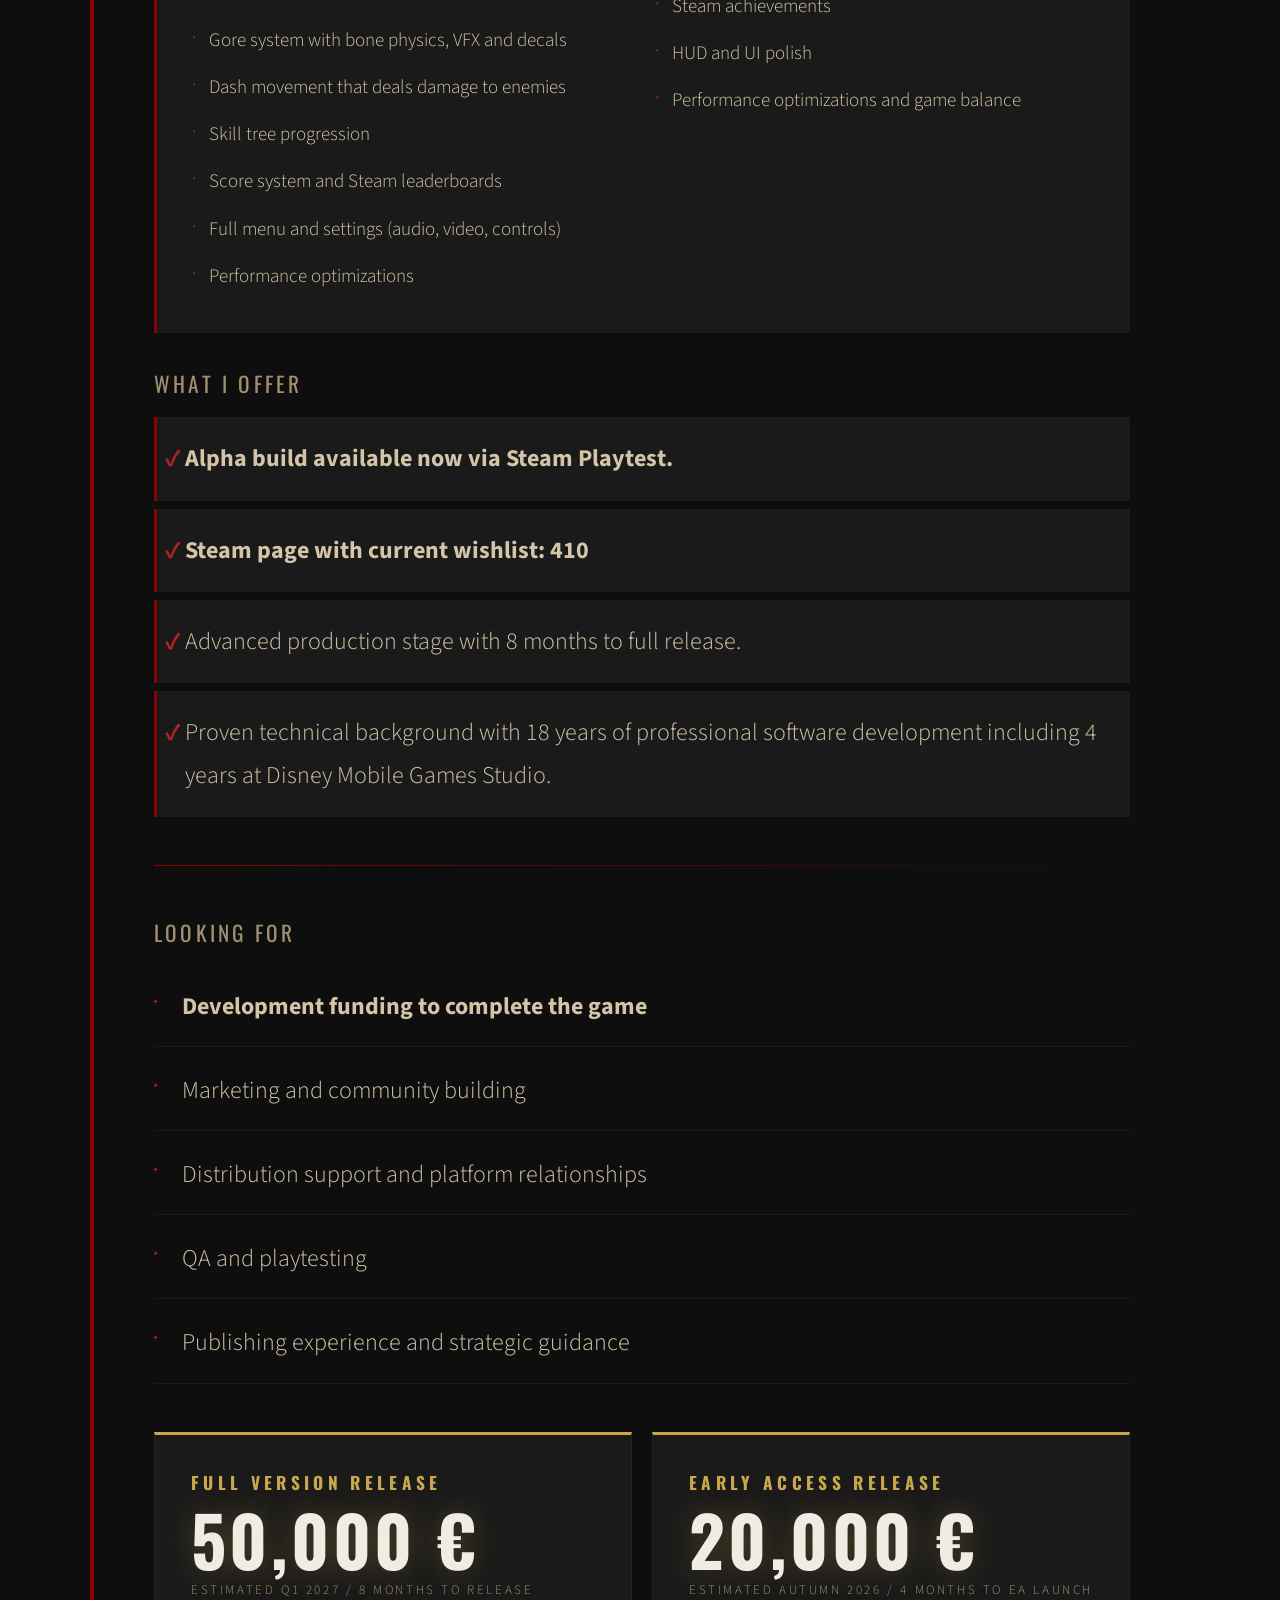
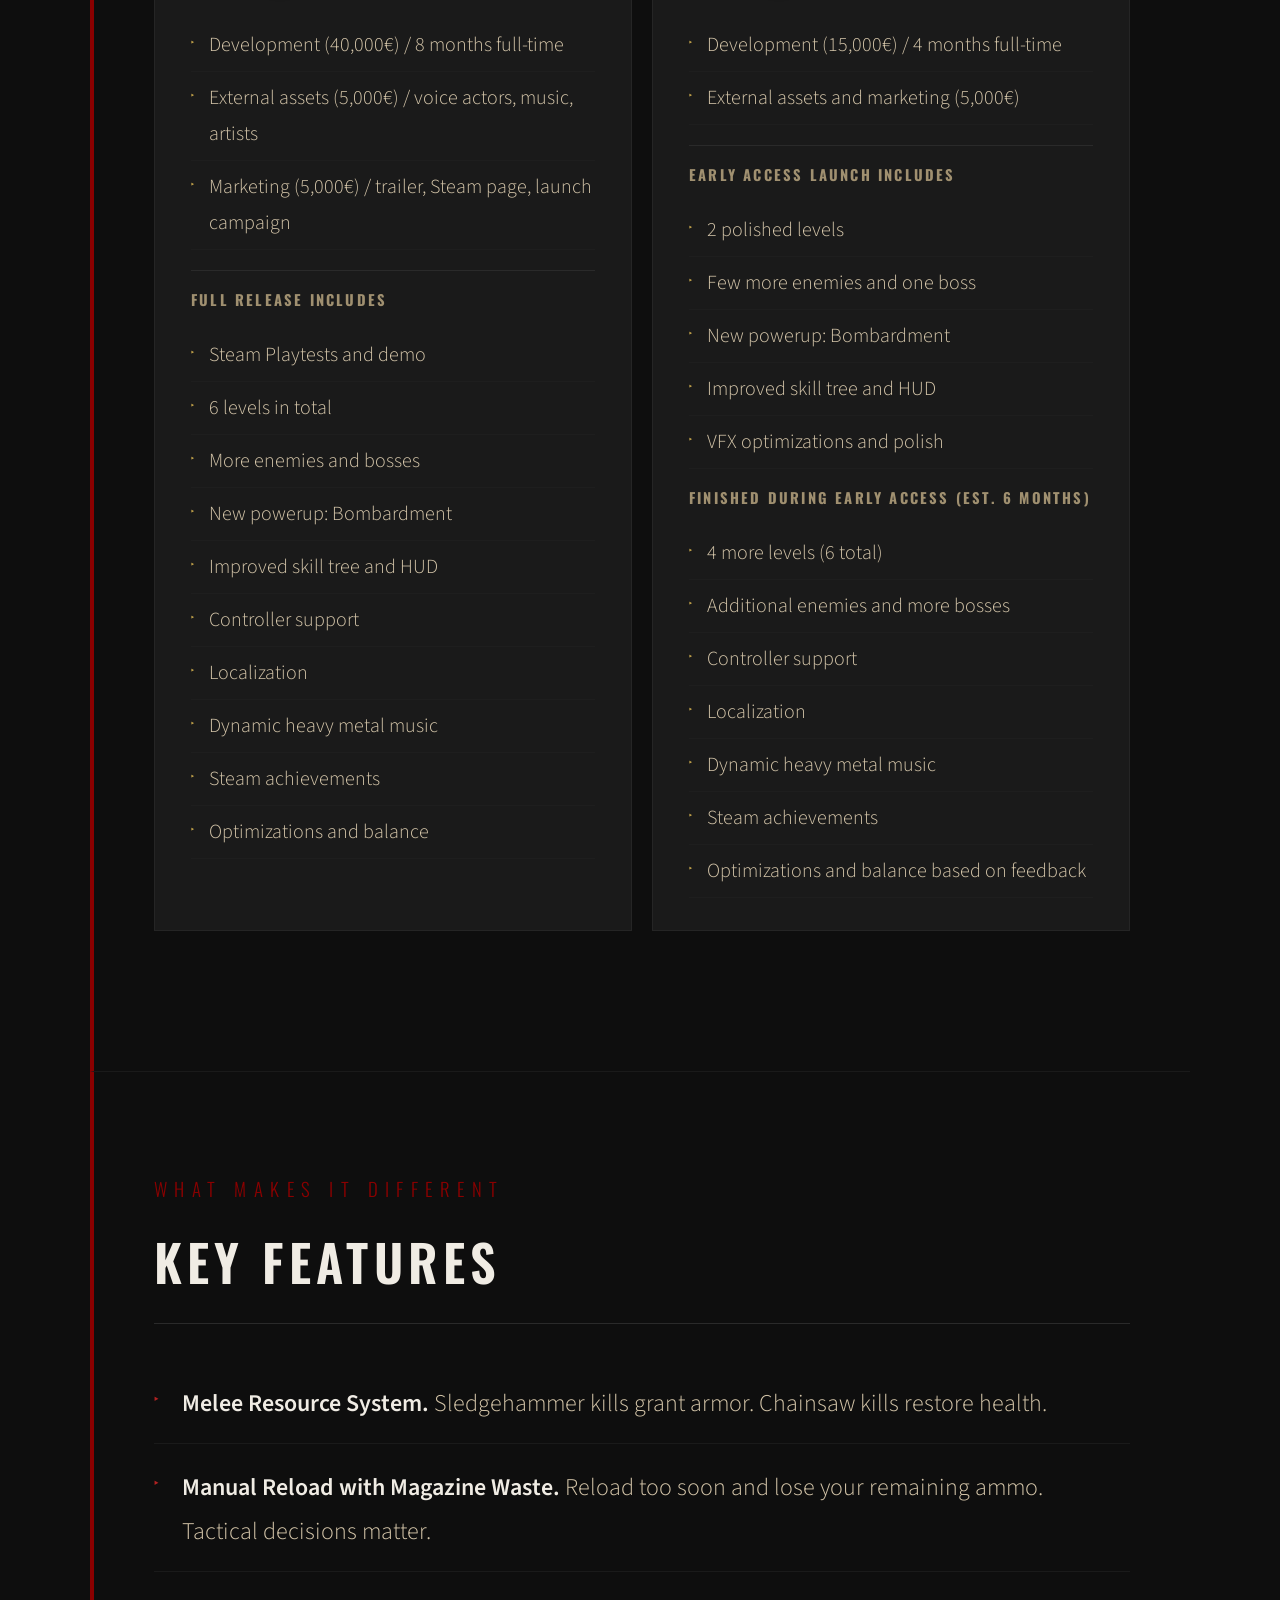
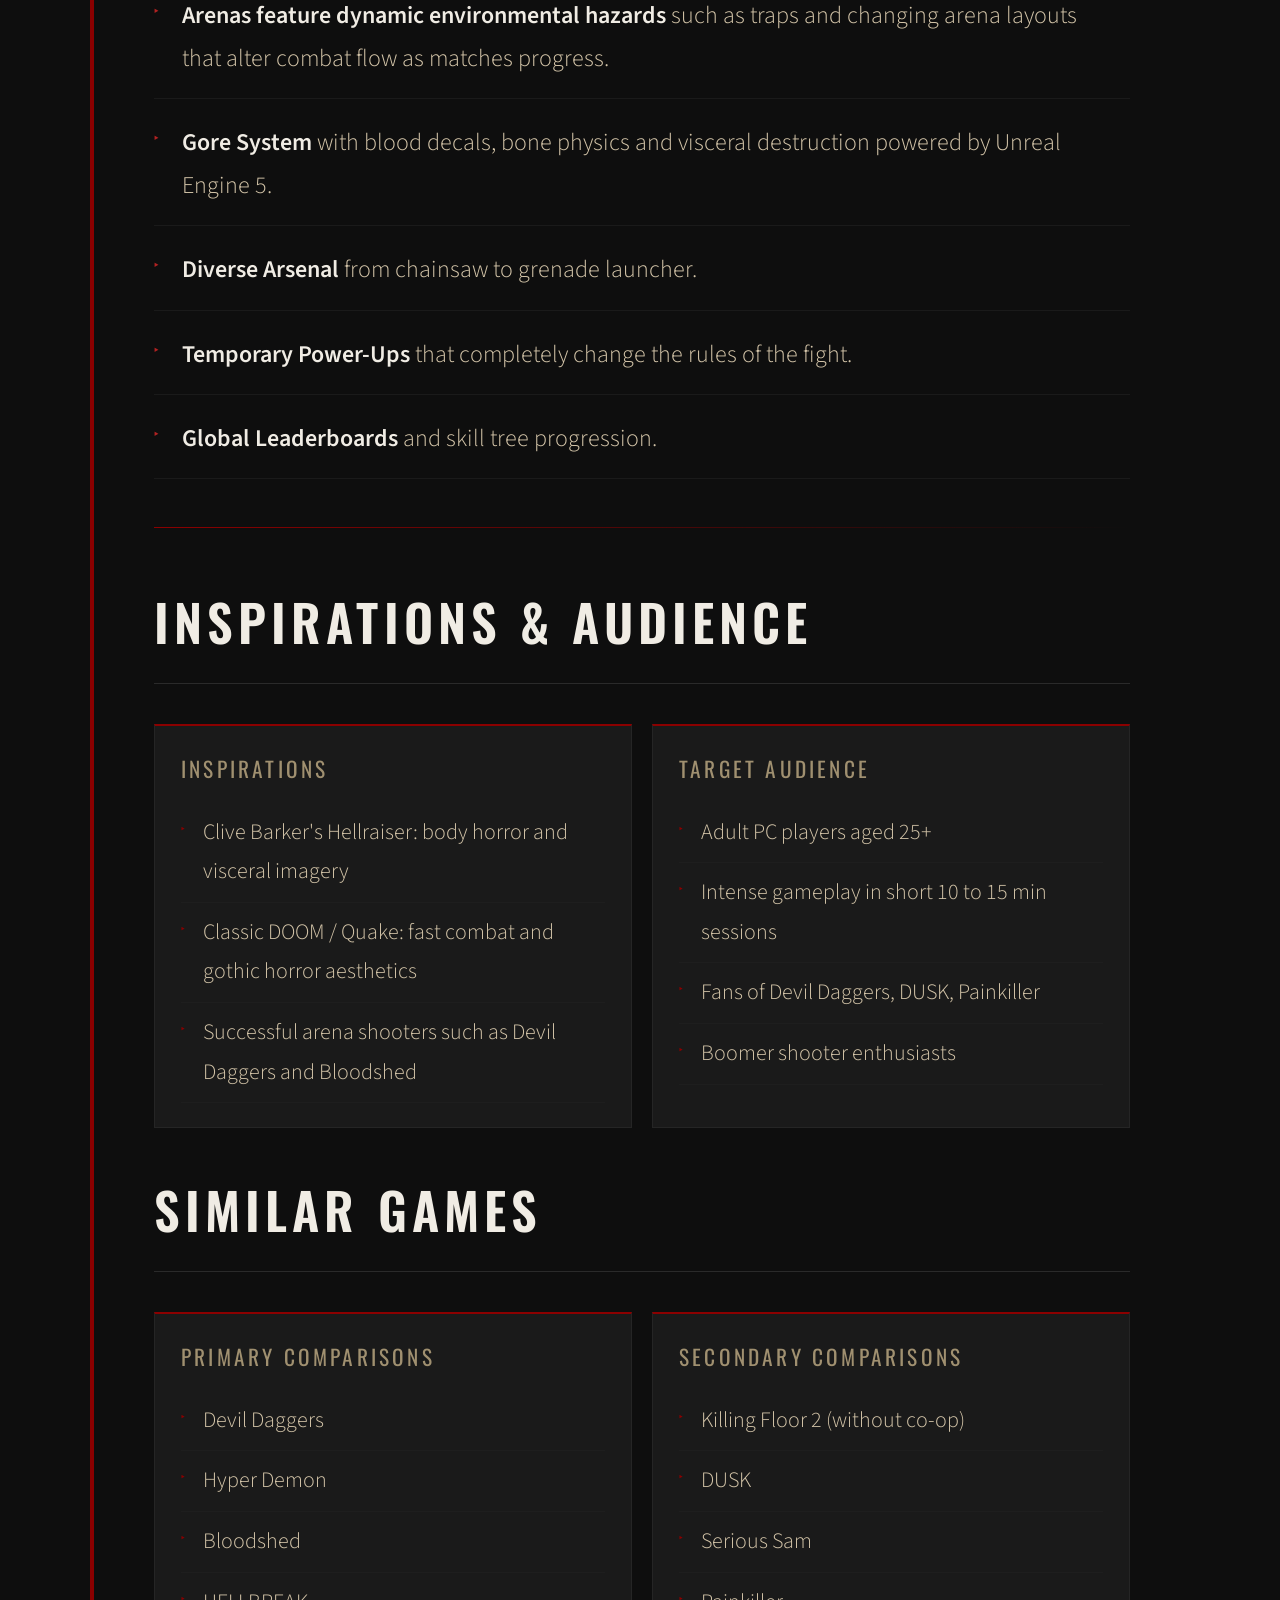
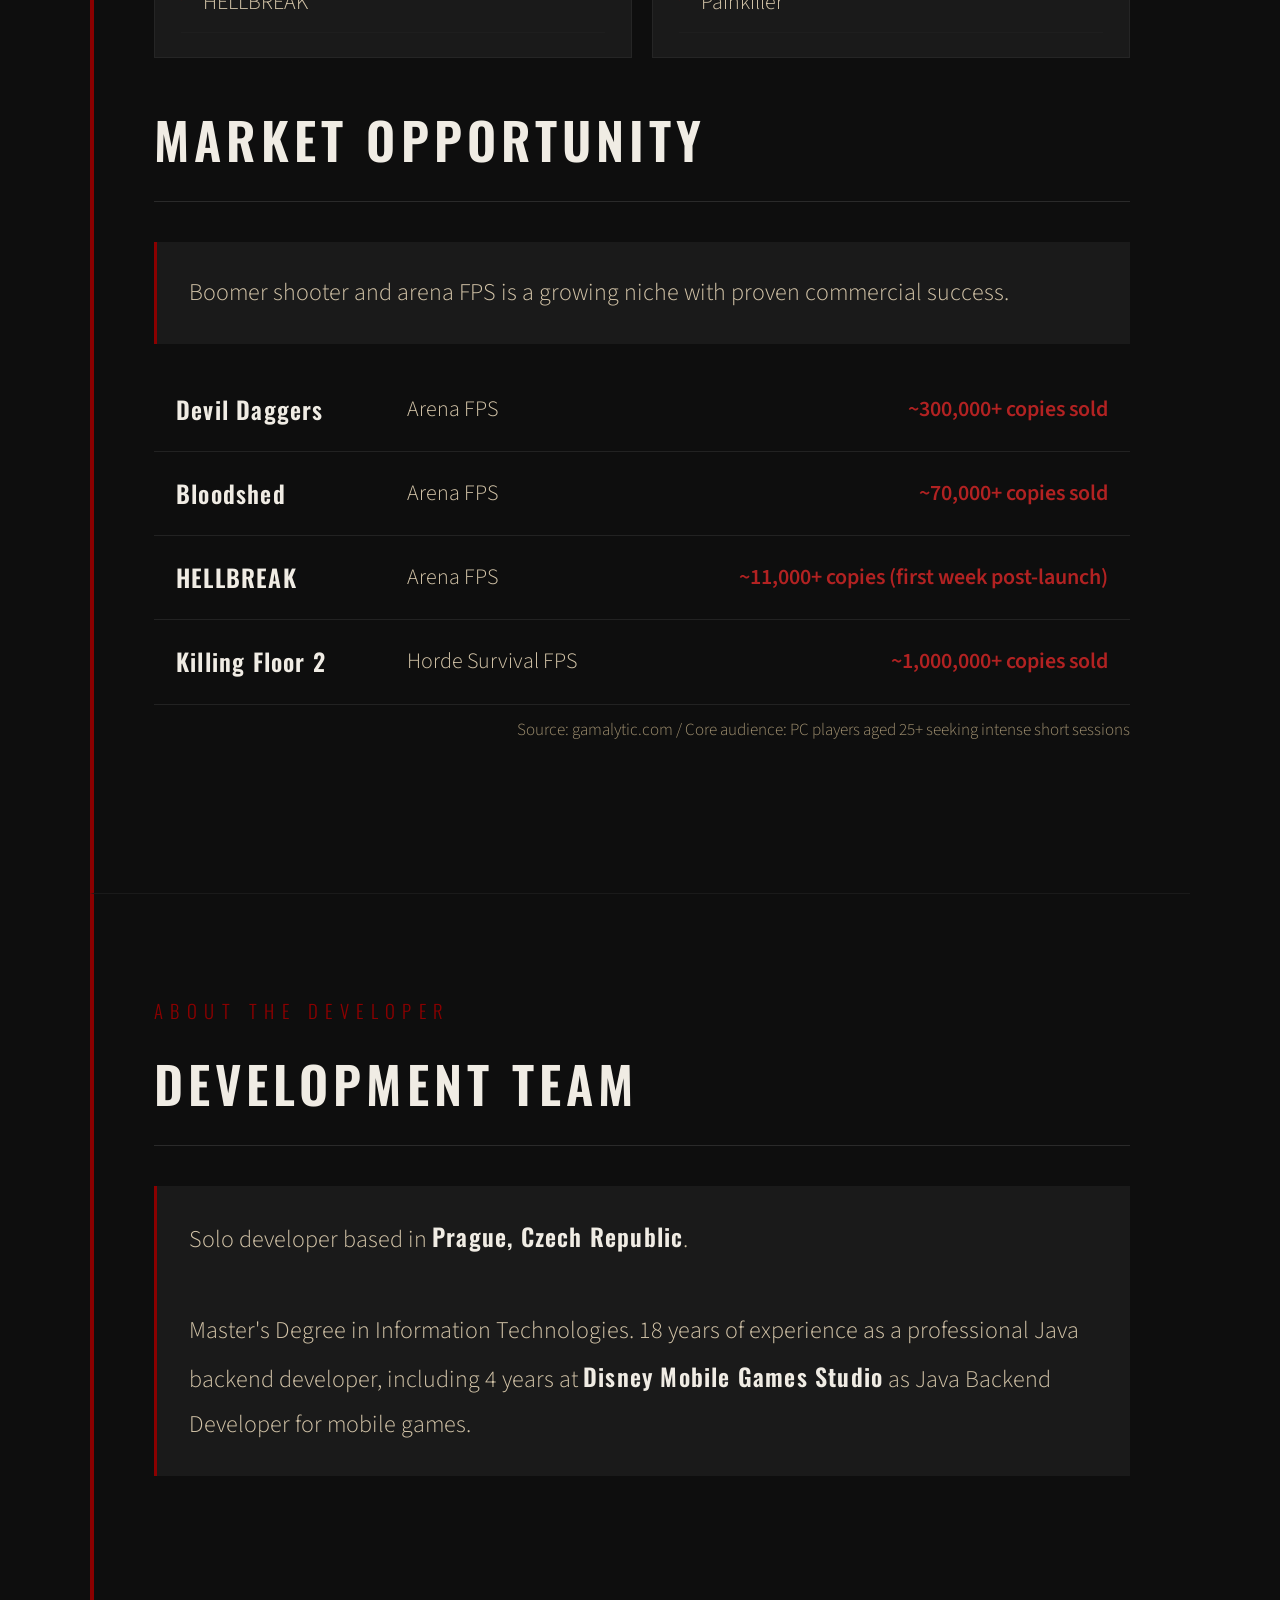
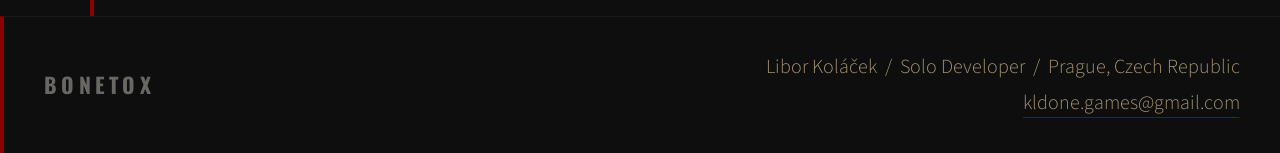
==== commit fbe3ac34: "New pitch version !!!" ====
--- a/pitch/index.html
+++ b/pitch/index.html
@@ -525,12 +525,137 @@
     border-bottom: 1px solid var(--blood);
   }
 
+  .budget-gold {
+    font-family: 'Oswald', sans-serif;
+    font-size: 13pt;
+    font-weight: 700;
+    letter-spacing: 0.25em;
+    text-transform: uppercase;
+    color: #c9a84c;
+    margin-bottom: 6px;
+  }
+
+  .budget-number {
+    font-family: 'Oswald', sans-serif;
+    font-size: 52pt;
+    font-weight: 700;
+    color: var(--white);
+    letter-spacing: 0.05em;
+    line-height: 1;
+    text-shadow: 0 0 30px rgba(201,168,76,0.3);
+  }
+
+  .budget-sub {
+    font-size: 13px;
+    color: var(--bone-dim);
+    letter-spacing: 0.2em;
+    text-transform: uppercase;
+    margin-top: 6px;
+  }
+
+  .budget-box {
+    background: var(--dark-panel);
+    border: 1px solid #252525;
+    border-top: 3px solid #c9a84c;
+    padding: 32px 36px;
+    flex: 1;
+  }
+
+  .budget-box ul {
+    list-style: none;
+    margin-top: 16px;
+  }
+
+  .budget-box ul li {
+    font-size: 20px;
+    color: var(--bone);
+    padding: 8px 0 8px 18px;
+    position: relative;
+    border-bottom: 1px solid #1e1e1e;
+  }
+
+  .budget-box ul li::before {
+    content: '▸';
+    color: #c9a84c;
+    position: absolute;
+    left: 0;
+    font-size: 11px;
+    top: 13px;
+  }
+
+  .budget-row {
+    display: flex;
+    gap: 20px;
+    margin-bottom: 40px;
+  }
+
+  .status-box {
+    background: var(--dark-panel);
+    border-left: 3px solid var(--blood);
+    padding: 32px 36px;
+    margin-bottom: 32px;
+  }
+
+  .status-box h3 {
+    margin-top: 0;
+    color: var(--blood-light);
+  }
+
+  .status-cols {
+    display: grid;
+    grid-template-columns: 1fr 1fr;
+    gap: 24px;
+    margin-top: 20px;
+  }
+
+  .status-col h4 {
+    font-family: 'Oswald', sans-serif;
+    font-size: 12pt;
+    letter-spacing: 0.15em;
+    text-transform: uppercase;
+    color: var(--bone-dim);
+    margin-bottom: 12px;
+  }
+
+  .status-col ul {
+    list-style: none;
+  }
+
+  .status-col ul li {
+    font-size: 19px;
+    color: var(--bone);
+    padding: 6px 0 6px 16px;
+    position: relative;
+    border-bottom: 1px solid #1a1a1a;
+  }
+
+  .status-col ul li::before {
+    content: '▸';
+    color: var(--blood-light);
+    position: absolute;
+    left: 0;
+    font-size: 10px;
+    top: 10px;
+  }
+
+  .ea-during {
+    margin-top: 20px;
+    padding-top: 16px;
+    border-top: 1px solid #2a2a2a;
+  }
+
+  .ea-during h4 {
+    font-family: 'Oswald', sans-serif;
+    font-size: 11pt;
+    letter-spacing: 0.15em;
+    text-transform: uppercase;
+    color: var(--bone-dim);
+    margin-bottom: 10px;
+  }
+
   @media (max-width: 700px) {
-    nav a { display: none; }
-    .two-col, .systems-grid, .roadmap-list, .info-grid { grid-template-columns: 1fr; }
-    .hero-title { font-size: 36pt; }
-    section { padding: 60px 20px; }
-    .budget-main { font-size: 32pt; padding: 24px; }
+    .budget-row { flex-direction: column; }
+    .status-cols { grid-template-columns: 1fr; }
   }
 </style>
 </head>
@@ -540,10 +665,9 @@
 <nav>
   <div class="nav-brand">BONETOX</div>
   <a href="#game">The Game</a>
+  <a href="#partnership">Funding</a>
   <a href="#features">Features</a>
-  <a href="#dev">Development</a>
-  <a href="#market">Market</a>
-  <a href="#partnership">Partnership</a>
+  <a href="#team">Team</a>
 </nav>
 
 <!-- HERO -->
@@ -585,6 +709,138 @@
   </div>
 </section>
 
+<!-- PARTNERSHIP / FUNDING -->
+<section id="partnership">
+  <div class="section-label">Funding &amp; Development</div>
+  <h2>Partnership Opportunity</h2>
+
+  <p style="color:var(--bone);font-size:24px;margin-bottom:36px;">
+    Open to both traditional publishing partnerships and investment structures that support completing and successfully launching the game.
+  </p>
+
+  <!-- CURRENT STATUS -->
+  <div class="status-box">
+    <h3>Current State of the Game</h3>
+    <div class="game-desc" style="margin-bottom:0;border-left:none;padding:0;background:none;font-size:20px;">
+      All core gameplay systems are implemented and functional. The game is built primarily in <strong>C++</strong> with minimal Blueprint usage. Playable now via Steam Playtest.
+    </div>
+    <div class="status-cols">
+      <div class="status-col">
+        <h4>Implemented</h4>
+        <ul>
+          <li>Playable on Steam via Steam Playtest</li>
+          <li>All core mechanics implemented</li>
+          <li>First level with dynamic traps and 15 waves</li>
+          <li>10 enemy types</li>
+          <li>Full combat arsenal including melee, laser, grenades, missiles</li>
+          <li>Gore system with bone physics, VFX and decals</li>
+          <li>Dash movement that deals damage to enemies</li>
+          <li>Skill tree progression</li>
+          <li>Score system and Steam leaderboards</li>
+          <li>Full menu and settings (audio, video, controls)</li>
+          <li>Performance optimizations</li>
+        </ul>
+      </div>
+      <div class="status-col">
+        <h4>Remaining</h4>
+        <ul>
+          <li>5 more levels</li>
+          <li>Additional enemies including bosses</li>
+          <li>Controller support</li>
+          <li>Localization</li>
+          <li>Dynamic heavy metal music</li>
+          <li>Steam achievements</li>
+          <li>HUD and UI polish</li>
+          <li>Performance optimizations and game balance</li>
+        </ul>
+      </div>
+    </div>
+  </div>
+
+  <!-- OFFER -->
+  <h3>What I Offer</h3>
+  <ul class="offer-list" style="margin-bottom:48px;">
+    <li><b>Alpha build available now via Steam Playtest.</b></li>
+    <li><b>Steam page with current wishlist: 410</b></li>
+    <li>Advanced production stage with 8 months to full release.</li>
+    <li>Proven technical background with 18 years of professional software development including 4 years at Disney Mobile Games Studio.</li>
+  </ul>
+
+  <div class="divider"></div>
+
+  <!-- BUDGET OPTIONS -->
+  <h3>Looking for</h3>
+  <ul class="looking-list" style="margin-bottom:48px;">
+    <li><b>Development funding to complete the game</b></li>
+    <li>Marketing and community building</li>
+    <li>Distribution support and platform relationships</li>
+    <li>QA and playtesting</li>
+    <li>Publishing experience and strategic guidance</li>
+  </ul>
+
+  <div class="budget-row">
+
+    <!-- FULL RELEASE -->
+    <div class="budget-box">
+      <div class="budget-gold">Full Version Release</div>
+      <div class="budget-number">50,000 €</div>
+      <div class="budget-sub">Estimated Q1 2027 / 8 months to release</div>
+      <ul>
+        <li>Development (40,000€) / 8 months full-time</li>
+        <li>External assets (5,000€) / voice actors, music, artists</li>
+        <li>Marketing (5,000€) / trailer, Steam page, launch campaign</li>
+      </ul>
+      <div class="ea-during">
+        <h4>Full Release Includes</h4>
+        <ul>
+          <li>Steam Playtests and demo</li>
+          <li>6 levels in total</li>
+          <li>More enemies and bosses</li>
+          <li>New powerup: Bombardment</li>
+          <li>Improved skill tree and HUD</li>
+          <li>Controller support</li>
+          <li>Localization</li>
+          <li>Dynamic heavy metal music</li>
+          <li>Steam achievements</li>
+          <li>Optimizations and balance</li>
+        </ul>
+      </div>
+    </div>
+
+    <!-- EARLY ACCESS -->
+    <div class="budget-box">
+      <div class="budget-gold">Early Access Release</div>
+      <div class="budget-number">20,000 €</div>
+      <div class="budget-sub">Estimated Autumn 2026 / 4 months to EA launch</div>
+      <ul>
+        <li>Development (15,000€) / 4 months full-time</li>
+        <li>External assets and marketing (5,000€)</li>
+      </ul>
+      <div class="ea-during">
+        <h4>Early Access Launch Includes</h4>
+        <ul>
+          <li>2 polished levels</li>
+          <li>Few more enemies and one boss</li>
+          <li>New powerup: Bombardment</li>
+          <li>Improved skill tree and HUD</li>
+          <li>VFX optimizations and polish</li>
+        </ul>
+        <h4 style="margin-top:16px;">Finished During Early Access (est. 6 months)</h4>
+        <ul>
+          <li>4 more levels (6 total)</li>
+          <li>Additional enemies and more bosses</li>
+          <li>Controller support</li>
+          <li>Localization</li>
+          <li>Dynamic heavy metal music</li>
+          <li>Steam achievements</li>
+          <li>Optimizations and balance based on feedback</li>
+        </ul>
+      </div>
+    </div>
+
+  </div>
+</section>
+
 <!-- FEATURES -->
 <section id="features">
   <div class="section-label">What Makes It Different</div>
@@ -593,7 +849,7 @@
   <ul class="feature-list">
     <li><strong>Melee Resource System.</strong> Sledgehammer kills grant armor. Chainsaw kills restore health.</li>
     <li><strong>Manual Reload with Magazine Waste.</strong> Reload too soon and lose your remaining ammo. Tactical decisions matter.</li>
-	<li><strong>Arenas feature dynamic environmental hazards</strong> such as traps and changing arena layouts that alter combat flow as matches progress.</li>
+    <li><strong>Arenas feature dynamic environmental hazards</strong> such as traps and changing arena layouts that alter combat flow as matches progress.</li>
     <li><strong>Gore System</strong> with blood decals, bone physics and visceral destruction powered by Unreal Engine 5.</li>
     <li><strong>Diverse Arsenal</strong> from chainsaw to grenade launcher.</li>
     <li><strong>Temporary Power-Ups</strong> that completely change the rules of the fight.</li>
@@ -644,75 +900,7 @@
       </ul>
     </div>
   </div>
-</section>
-
-<!-- DEVELOPMENT -->
-<section id="dev">
-  <div class="section-label">Alpha Build</div>
-  <h2>Development Status</h2>
-
-  <div class="game-desc">
-    All core gameplay systems are implemented and functional. The game is built primarily in <strong>C++</strong> with minimal Blueprint usage for game logic. Core mechanics, combat systems, and performance optimizations are already in place.
-  </div>
-
-  <h3>Implemented Systems</h3>
-  <div class="systems-grid">
-    <div class="system-tag">
-      <strong>Combat</strong>
-      Pistols, Shotguns, Auto Rifles, Sniper Rifles, Grenade Launcher, Laser, Grenades, Missile, Sledgehammer, Chainsaw
-    </div>
-    <div class="system-tag">
-      <strong>Enemy Archetypes</strong>
-      Melee, Fireball, Laser, Flamethrower, Flying (Melee &amp; Range), Martyr (ammo/health drops)
-    </div>
-    <div class="system-tag">
-      <strong>Gore System</strong>
-      Blood decals, bone physics, visual effects, visceral destruction
-    </div>
-    <div class="system-tag">
-      <strong>Physics &amp; Destruction</strong>
-      Chaos physics destruction, physics-based bone fragments
-    </div>
-    <div class="system-tag">
-      <strong>Optimizations</strong>
-      Object pools for enemies and physics objects, limited lifetime for debris
-    </div>
-    <div class="system-tag">
-      <strong>Game Mode &amp; Settings</strong>
-      Arena wave mode, reward system, mouse/video/audio settings
-    </div>
-  </div>
-
-  <div class="divider"></div>
-
-  <h2>Roadmap to Release</h2>
-  <ul class="roadmap-list">
-    <li><b>5-6 unique arenas</b></li>
-    <li><b>Additional enemy types</b></li>
-    <li><b>Enhanced enemy AI</b></li>
-	<li><b>Dynamic heavy metal music</b></li>
-    <li>Enemy animations and SFX polish</li>
-    <li>Gameplay balancing and polish</li>
-    <li>Skill Tree UI design and progression balance</li>
-    <li>Controller support</li>
-    <li>Steam leaderboards and achievements</li>
-    <li>Localization</li>
-    <li>HUD and UI polish</li>
-    <li>Further performance optimizations</li>
-  </ul>
-
-  <div class="divider"></div>
-
-  <h2>Development Team</h2>
-  <div class="game-desc">
-    Solo developer based in <strong>Prague, Czech Republic</strong>.<br><br>
-    Master's Degree in Information Technologies. 18 years of experience as a professional Java backend developer, including 4 years at <strong>Disney Mobile Games Studio</strong> as Java Backend Developer for mobile games.
-  </div>
-</section>
-
-<!-- MARKET -->
-<section id="market">
-  <div class="section-label">Commercial Potential</div>
+
   <h2>Market Opportunity</h2>
 
   <div class="game-desc" style="margin-bottom:24px;">
@@ -728,72 +916,14 @@
   <div class="source-note">Source: gamalytic.com / Core audience: PC players aged 25+ seeking intense short sessions</div>
 </section>
 
-<!-- PARTNERSHIP -->
-<section id="partnership">
-  <div class="section-label">Funding &amp; Collaboration</div>
-  <h2>Partnership Opportunity</h2>
-
-  <p style="color:var(--bone);font-size:24px;margin-bottom:36px;">
-    Open to both traditional publishing partnerships and investment structures that support completing and successfully launching the game.
-  </p>
-
-  <div class="budget-main">
-    60,000 €
-    <span>Total Requested Budget / 8 Months to Release</span>
+<!-- TEAM -->
+<section id="team">
+  <div class="section-label">About the Developer</div>
+  <h2>Development Team</h2>
+  <div class="game-desc">
+    Solo developer based in <strong>Prague, Czech Republic</strong>.<br><br>
+    Master's Degree in Information Technologies. 18 years of experience as a professional Java backend developer, including 4 years at <strong>Disney Mobile Games Studio</strong> as Java Backend Developer for mobile games.
   </div>
-
-  <div class="two-col" style="margin-bottom:40px;">
-    <div class="panel">
-      <h3>Development (40,000€)</h3>
-      <ul>
-        <li>8 months full-time development</li>
-        <li>Finalizing features, levels and balance</li>
-      </ul>
-    </div>
-    <div class="panel">
-      <h3>External Assets (10,000€)</h3>
-      <ul>
-        <li>Voice actors</li>
-		<li>Music</li>
-        <li>Outsourcing artists (UI, Steam capsule, etc.)</li>
-        <li>Premium asset licenses</li>
-      </ul>
-    </div>
-	<div class="panel">
-	  <h3>Marketing (6,000€)</h3>
-	  <ul>
-		<li>Trailer production</li>
-		<li>Steam page improvements</li>
-		<li>Launch campaign</li>
-	  </ul>
-	</div>
-	<div class="panel">
-	  <h3>QA & reserve (4,000€)</h3>
-	  <ul>
-		<li>Outsourcing playtesters</li>
-		<li>Post-launch hotfixes and patches</li>
-	  </ul>
-    </div>
-  </div>
-
-  <div class="divider"></div>
-
-  <h3>Looking for</h3>
-  <ul class="looking-list">
-    <li><b>Development funding to complete the game</b></li>
-    <li>Marketing and community building</li>
-    <li>Distribution support and platform relationships</li>
-    <li>QA and playtesting</li>
-    <li>Publishing experience and strategic guidance</li>
-  </ul>
-
-  <h3>What I Offer</h3>
-  <ul class="offer-list">
-    <li><b>Alpha build available now.</b></li>
-	<li><b>Steam page with current wishlist: 410</b></li>
-    <li>Advanced production stage with <b>8 months to release.</b></li>
-    <li>Proven technical background with 18 years of professional software development including 4 years at Disney Mobile Games Studio.</li>
-  </ul>
 </section>
 
 <!-- FOOTER -->
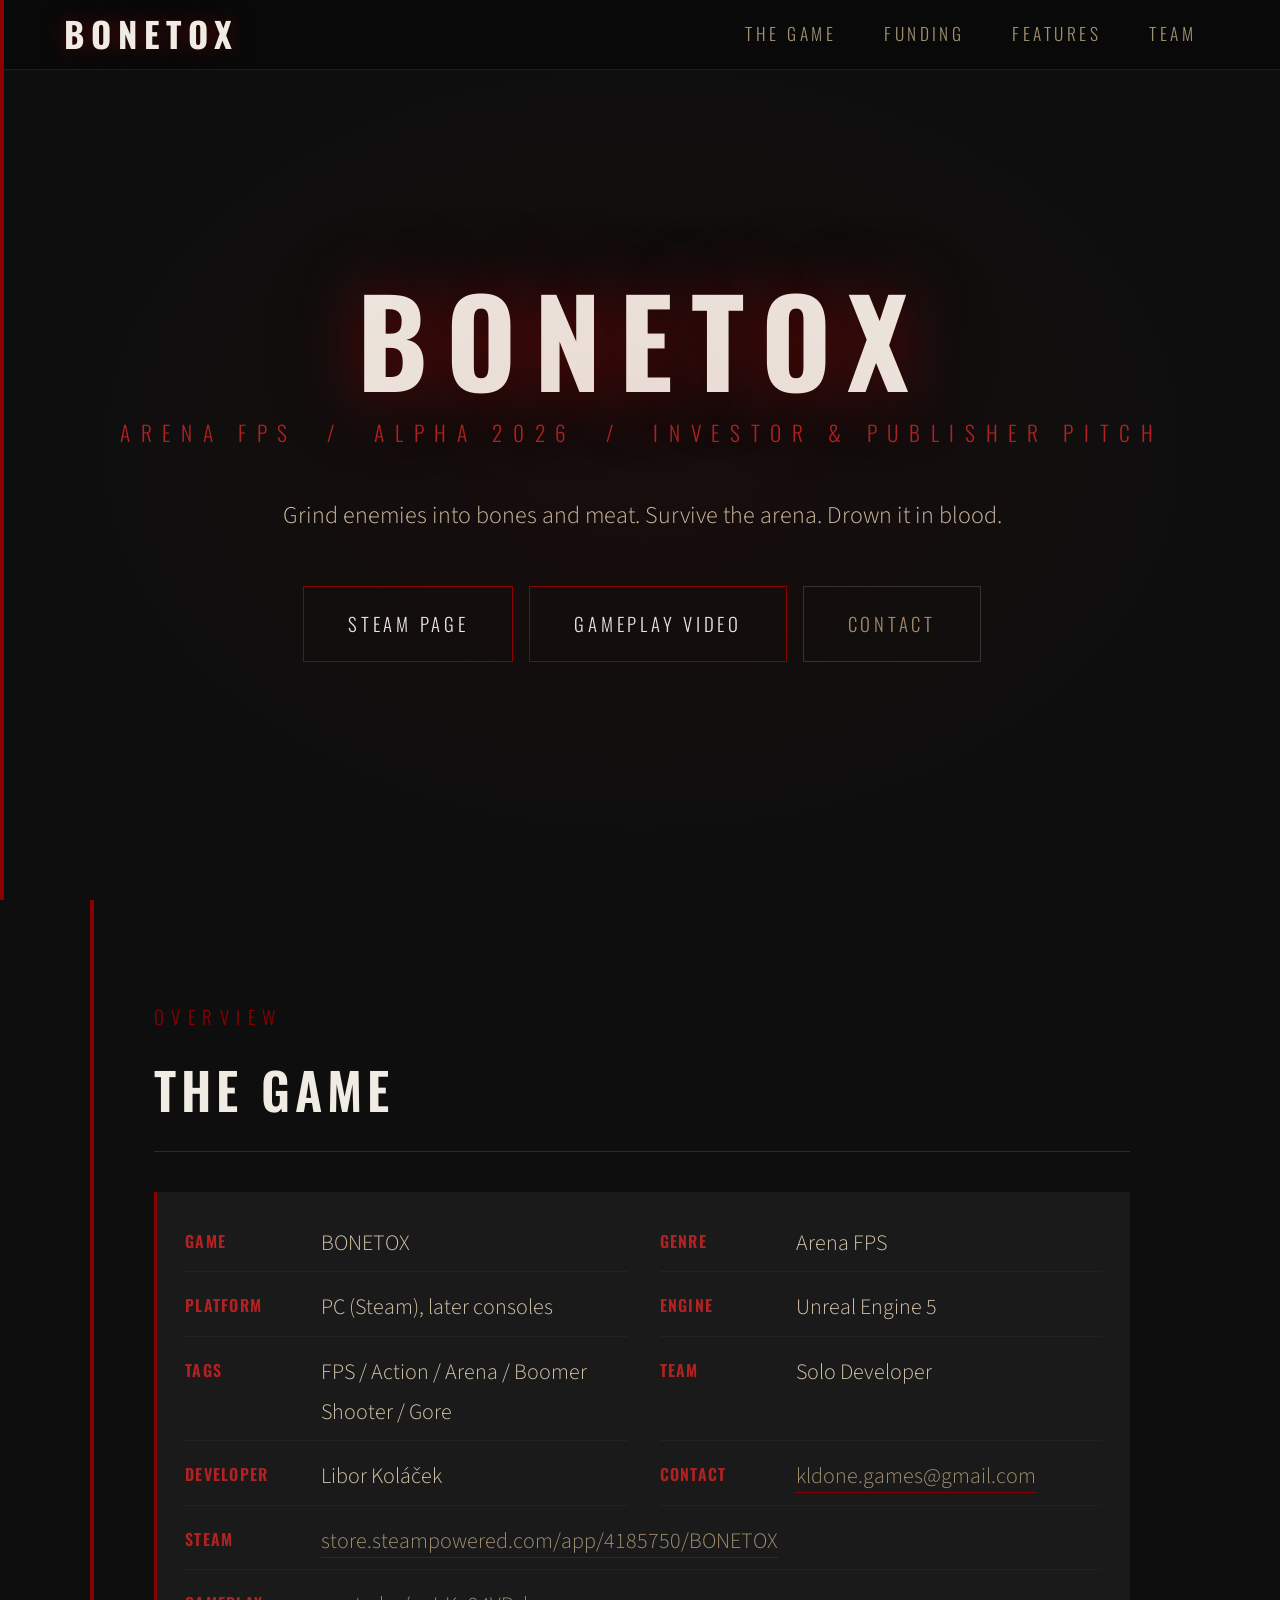
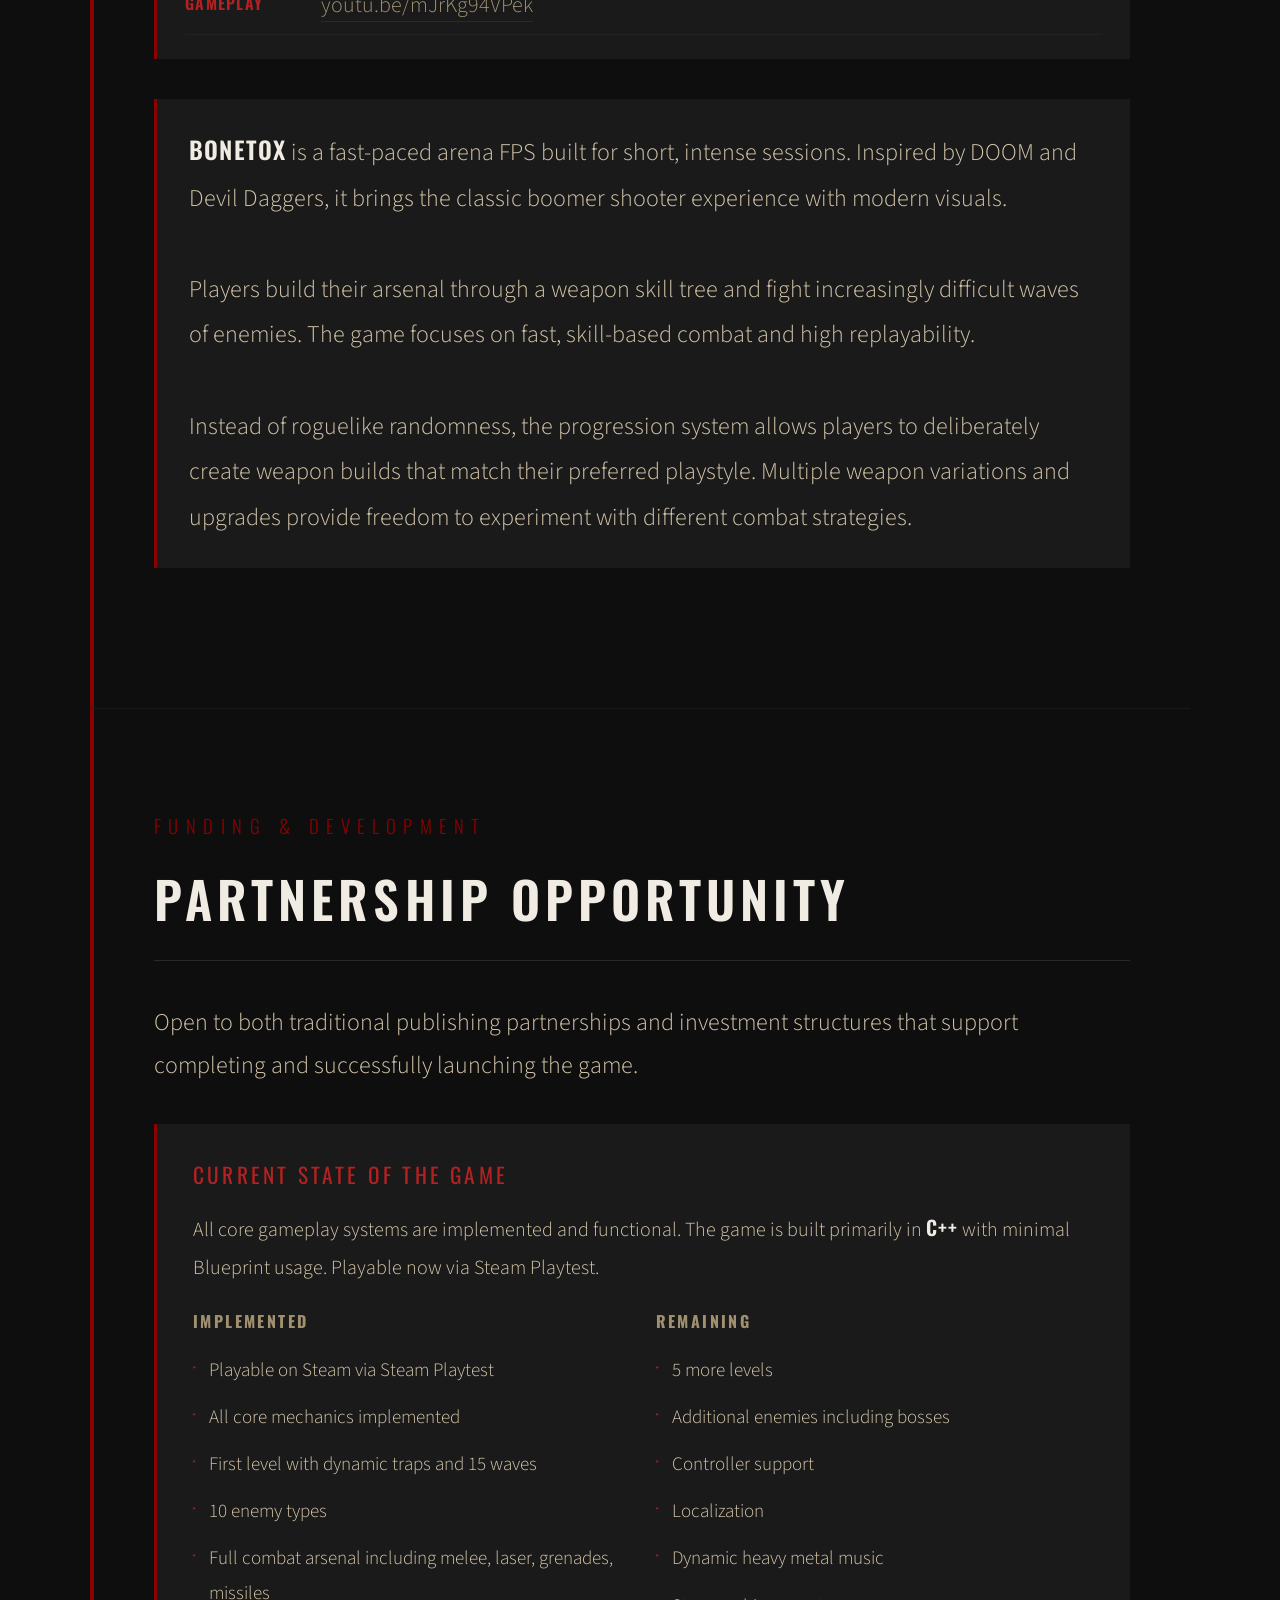
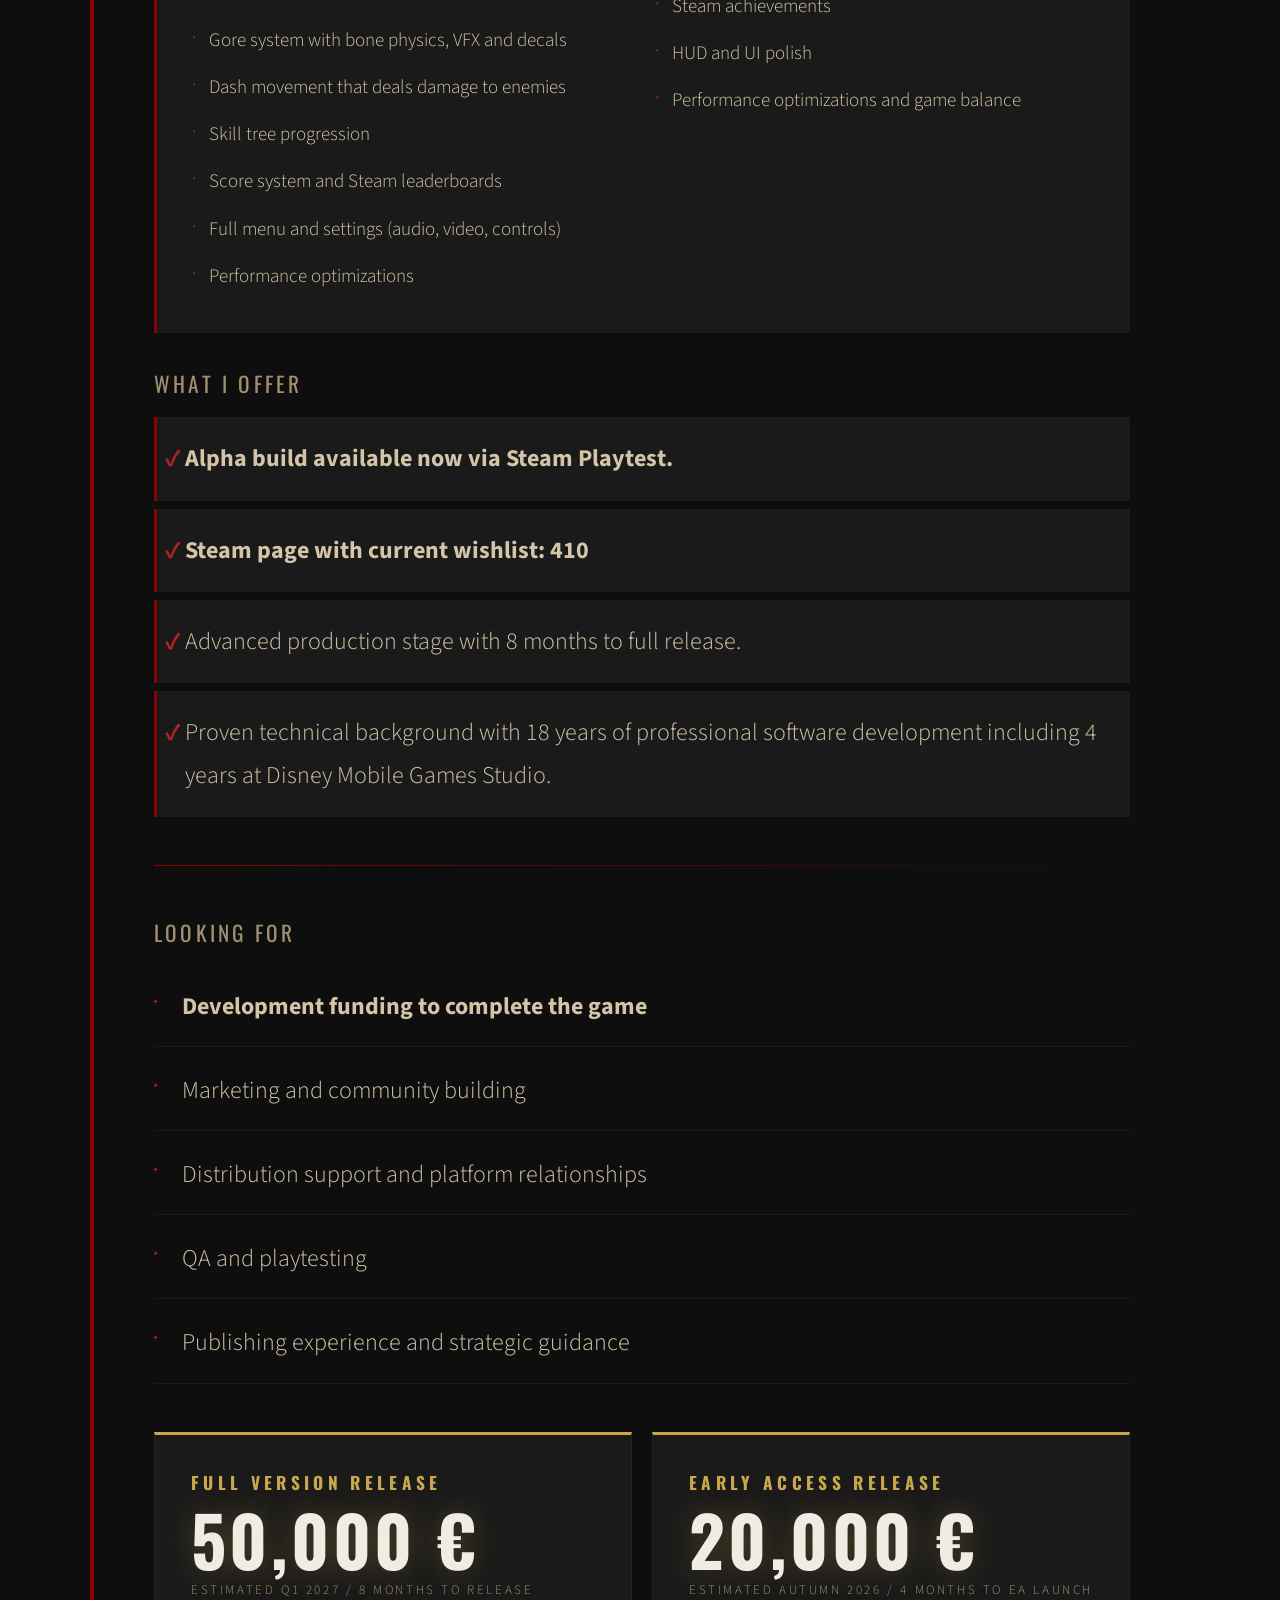
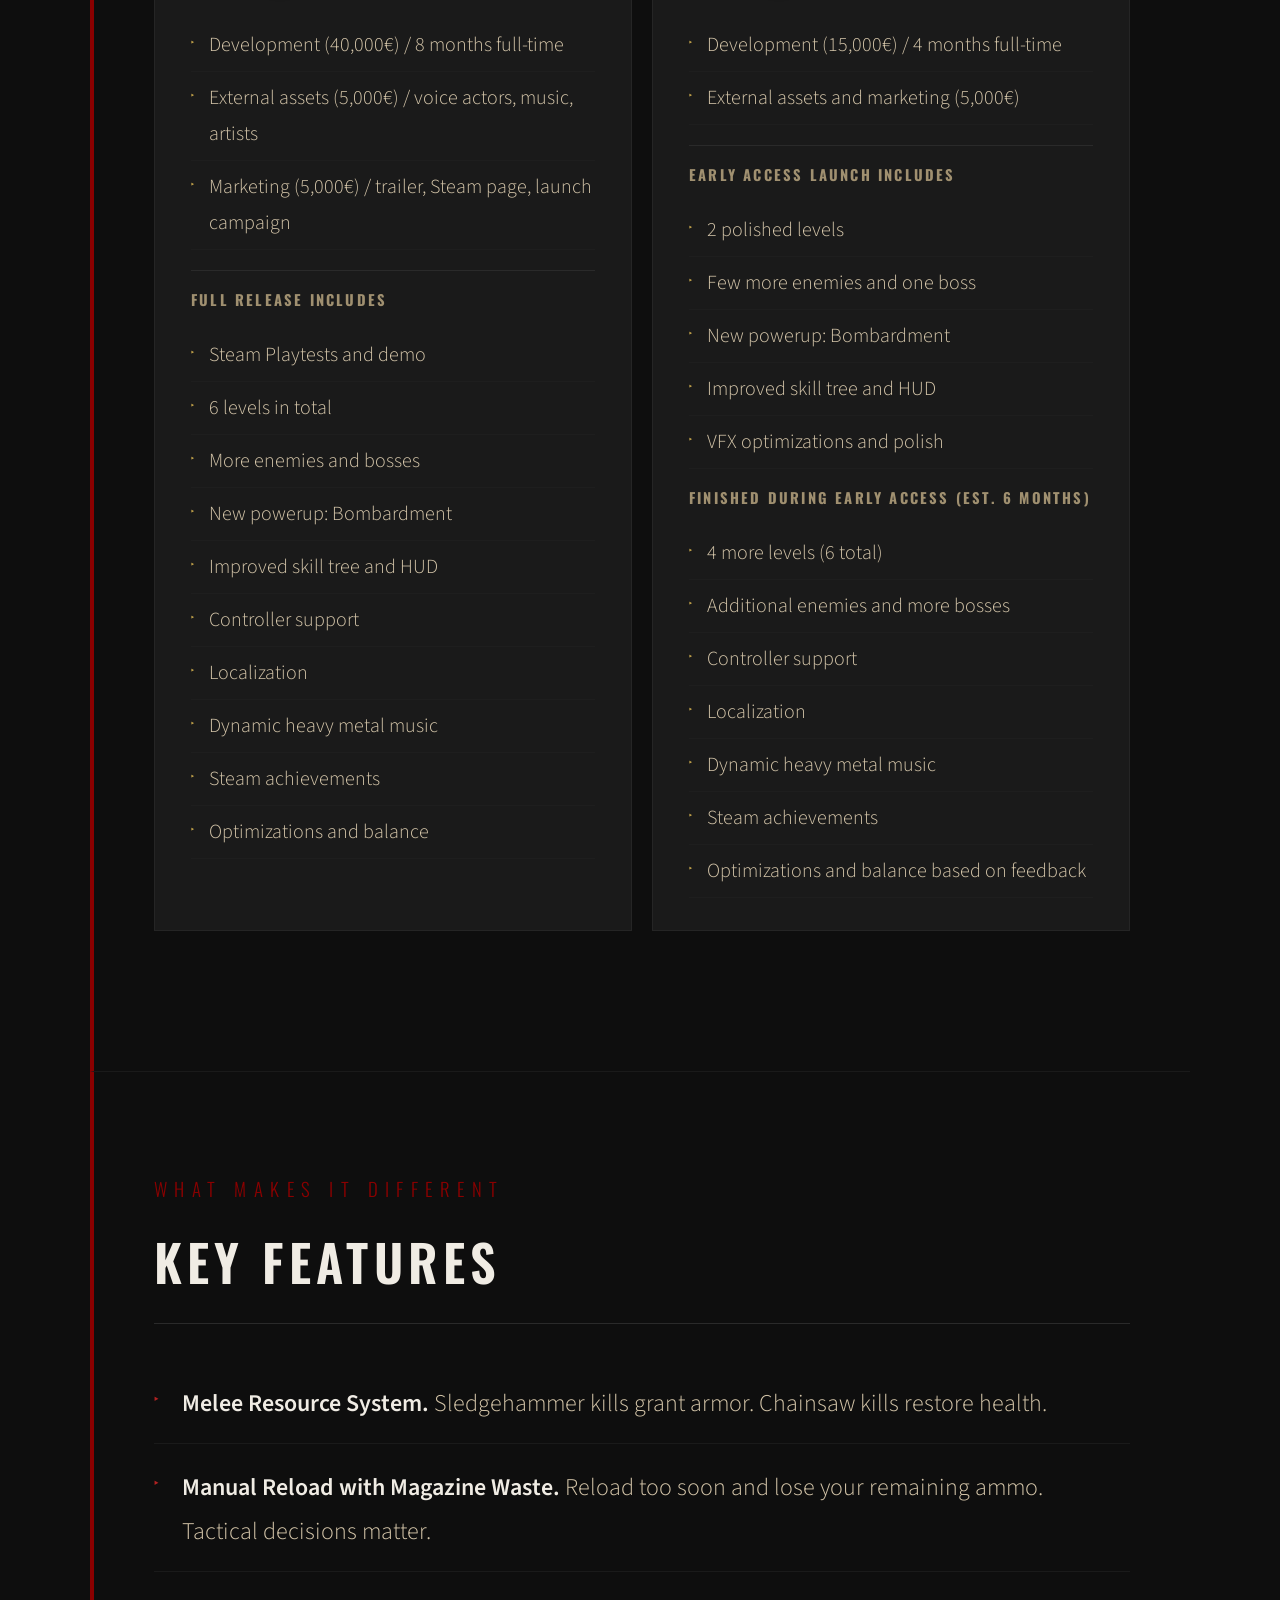
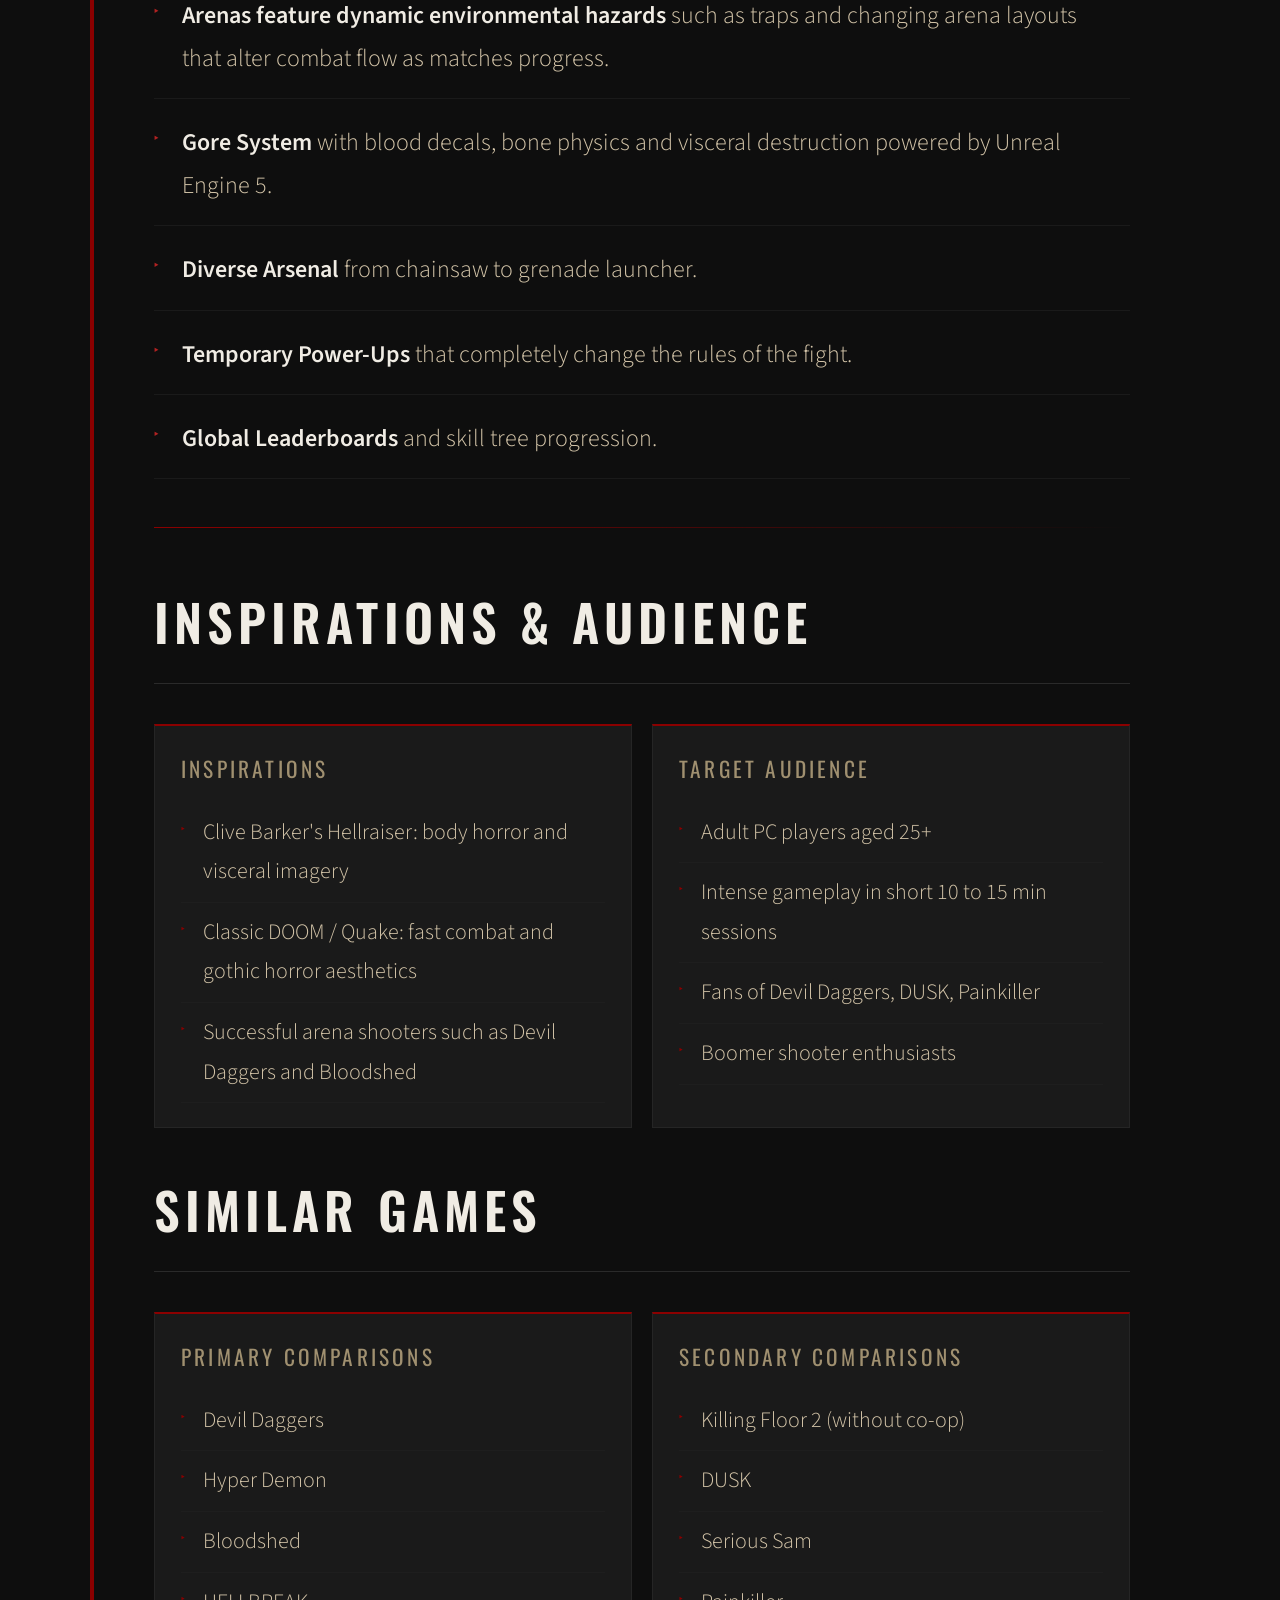
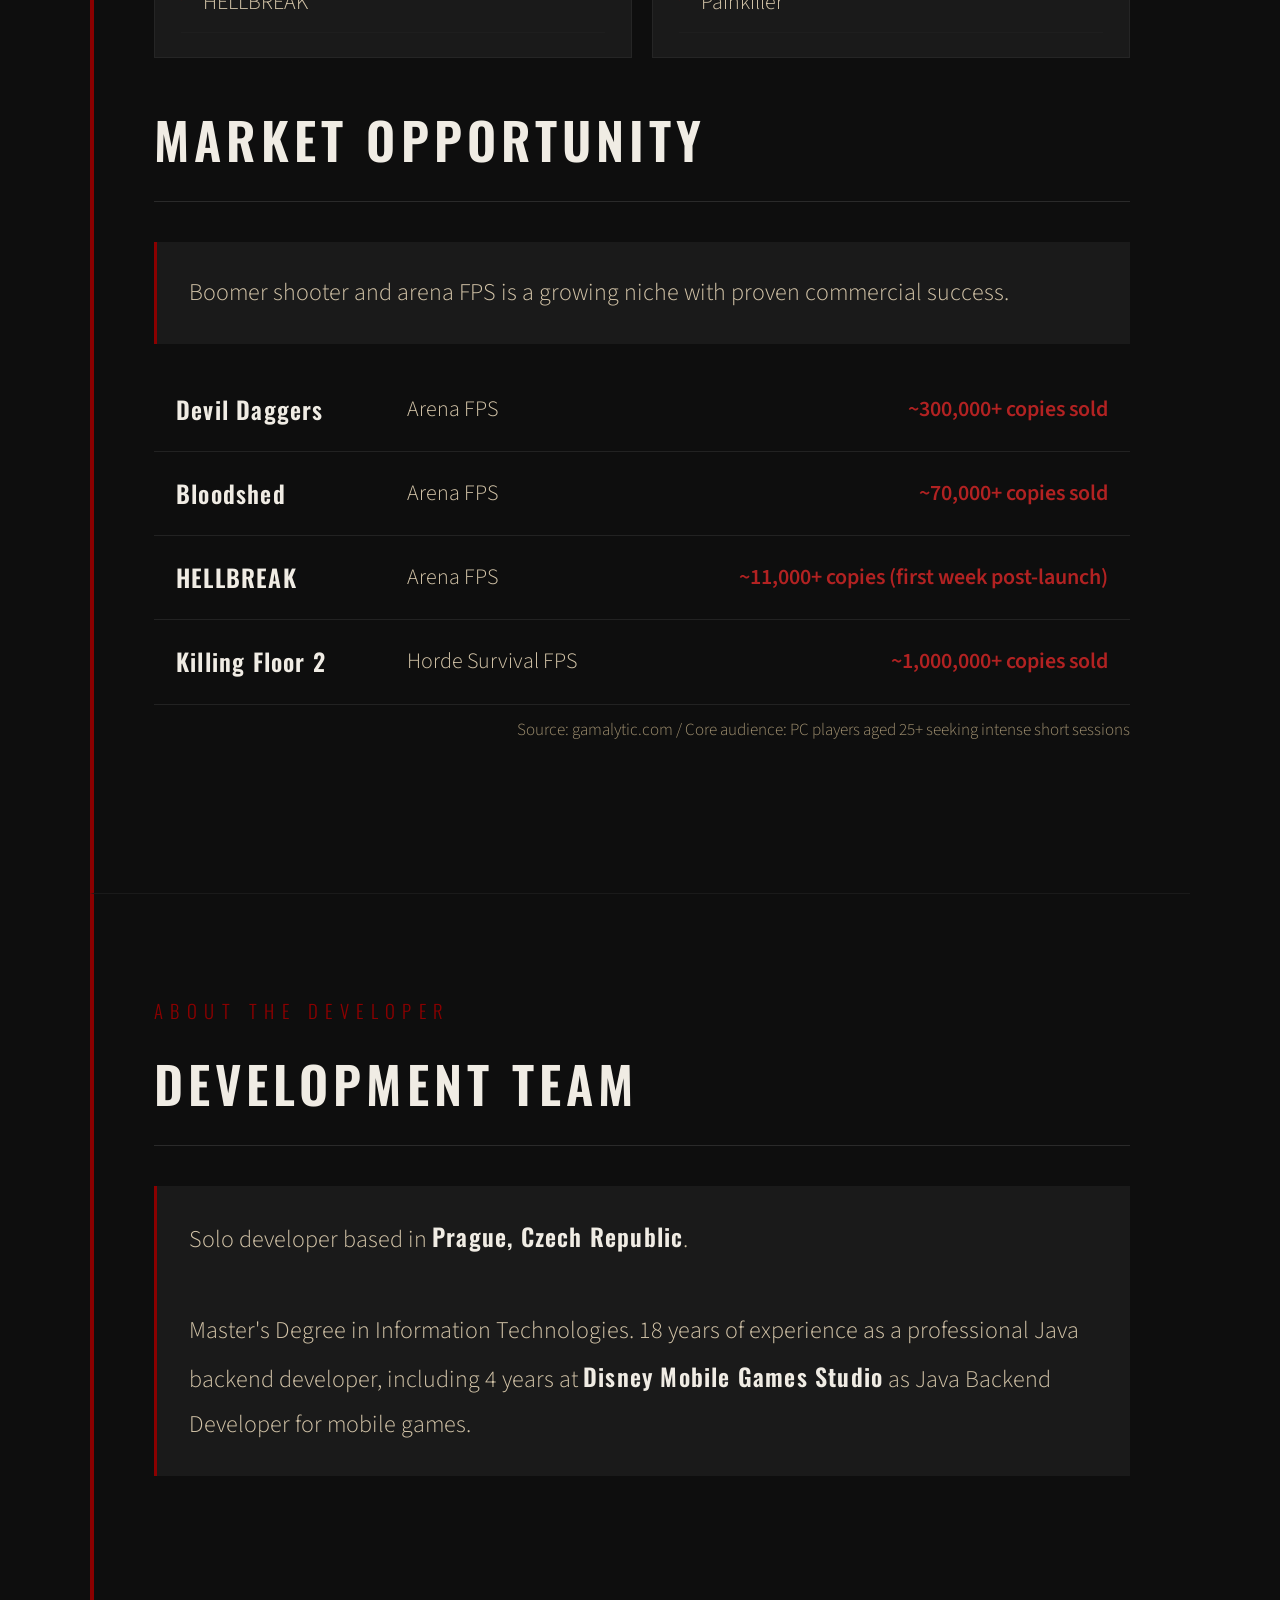
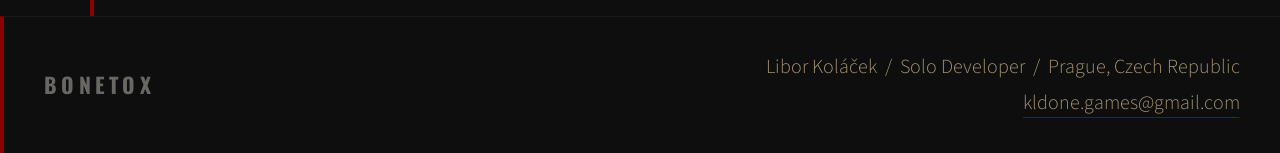
==== commit b3e33f2b: "Game text updated" ====
--- a/pitch/index.html
+++ b/pitch/index.html
@@ -675,7 +675,7 @@
   <div class="hero-title">BONETOX</div>
   <div class="hero-sub">Arena FPS &nbsp;/&nbsp; Alpha 2026 &nbsp;/&nbsp; Investor & Publisher Pitch</div>
   <p class="hero-desc">
-    A fast-paced arena FPS built for short, intense sessions. Inspired by DOOM and Devil Daggers with brutal, skill-based action.
+    Grind enemies into bones and meat. Survive the arena. Drown it in blood.
   </p>
   <div class="hero-links">
     <a class="btn" href="https://store.steampowered.com/app/4185750/BONETOX/" target="_blank">Steam Page</a>
@@ -703,7 +703,7 @@
   </div>
 
   <div class="game-desc">
-    <strong>BONETOX</strong> is a fast-paced arena FPS built for short, intense sessions. Inspired by DOOM and Devil Daggers with brutal, skill-based action.<br><br>
+    <strong>BONETOX</strong> is a fast-paced arena FPS built for short, intense sessions. Inspired by DOOM and Devil Daggers, it brings the classic boomer shooter experience with modern visuals.<br><br>
     Players build their arsenal through a weapon skill tree and fight increasingly difficult waves of enemies. The game focuses on fast, skill-based combat and high replayability.<br><br>
     Instead of roguelike randomness, the progression system allows players to deliberately create weapon builds that match their preferred playstyle. Multiple weapon variations and upgrades provide freedom to experiment with different combat strategies.
   </div>
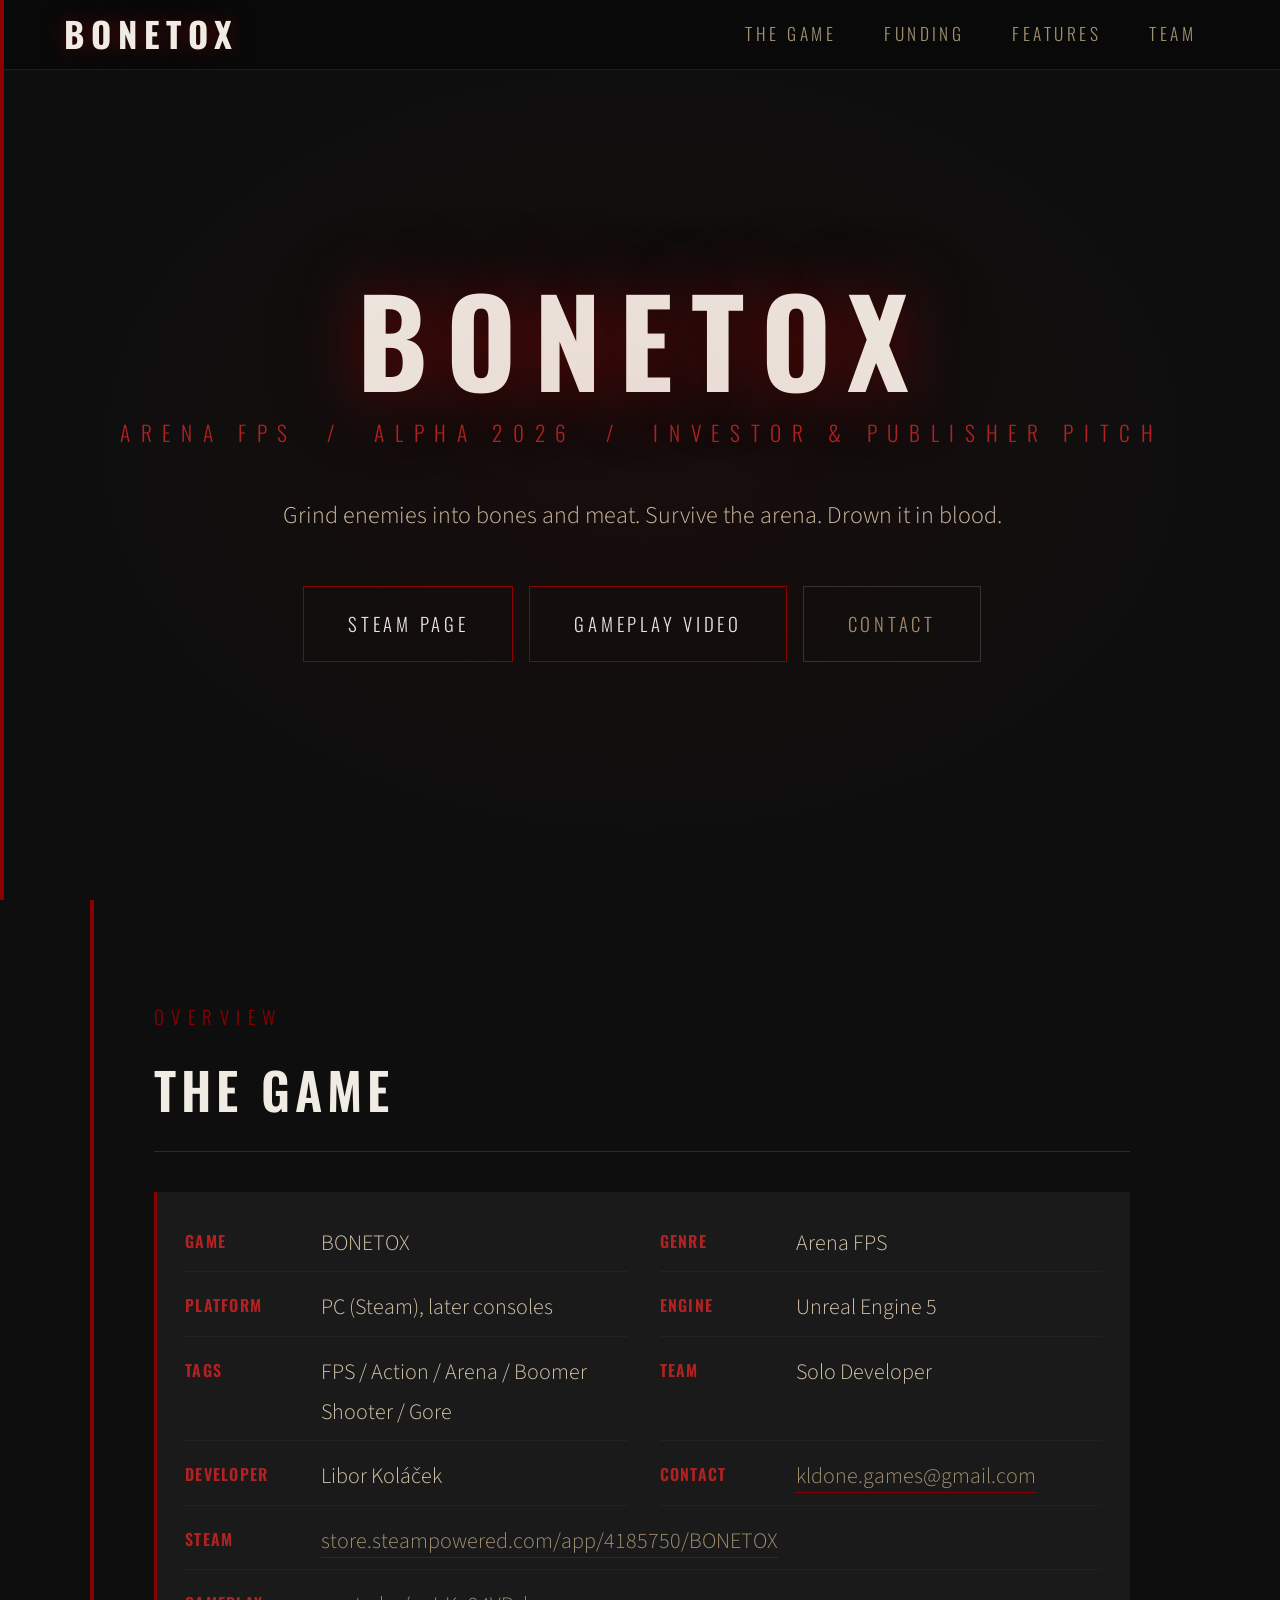
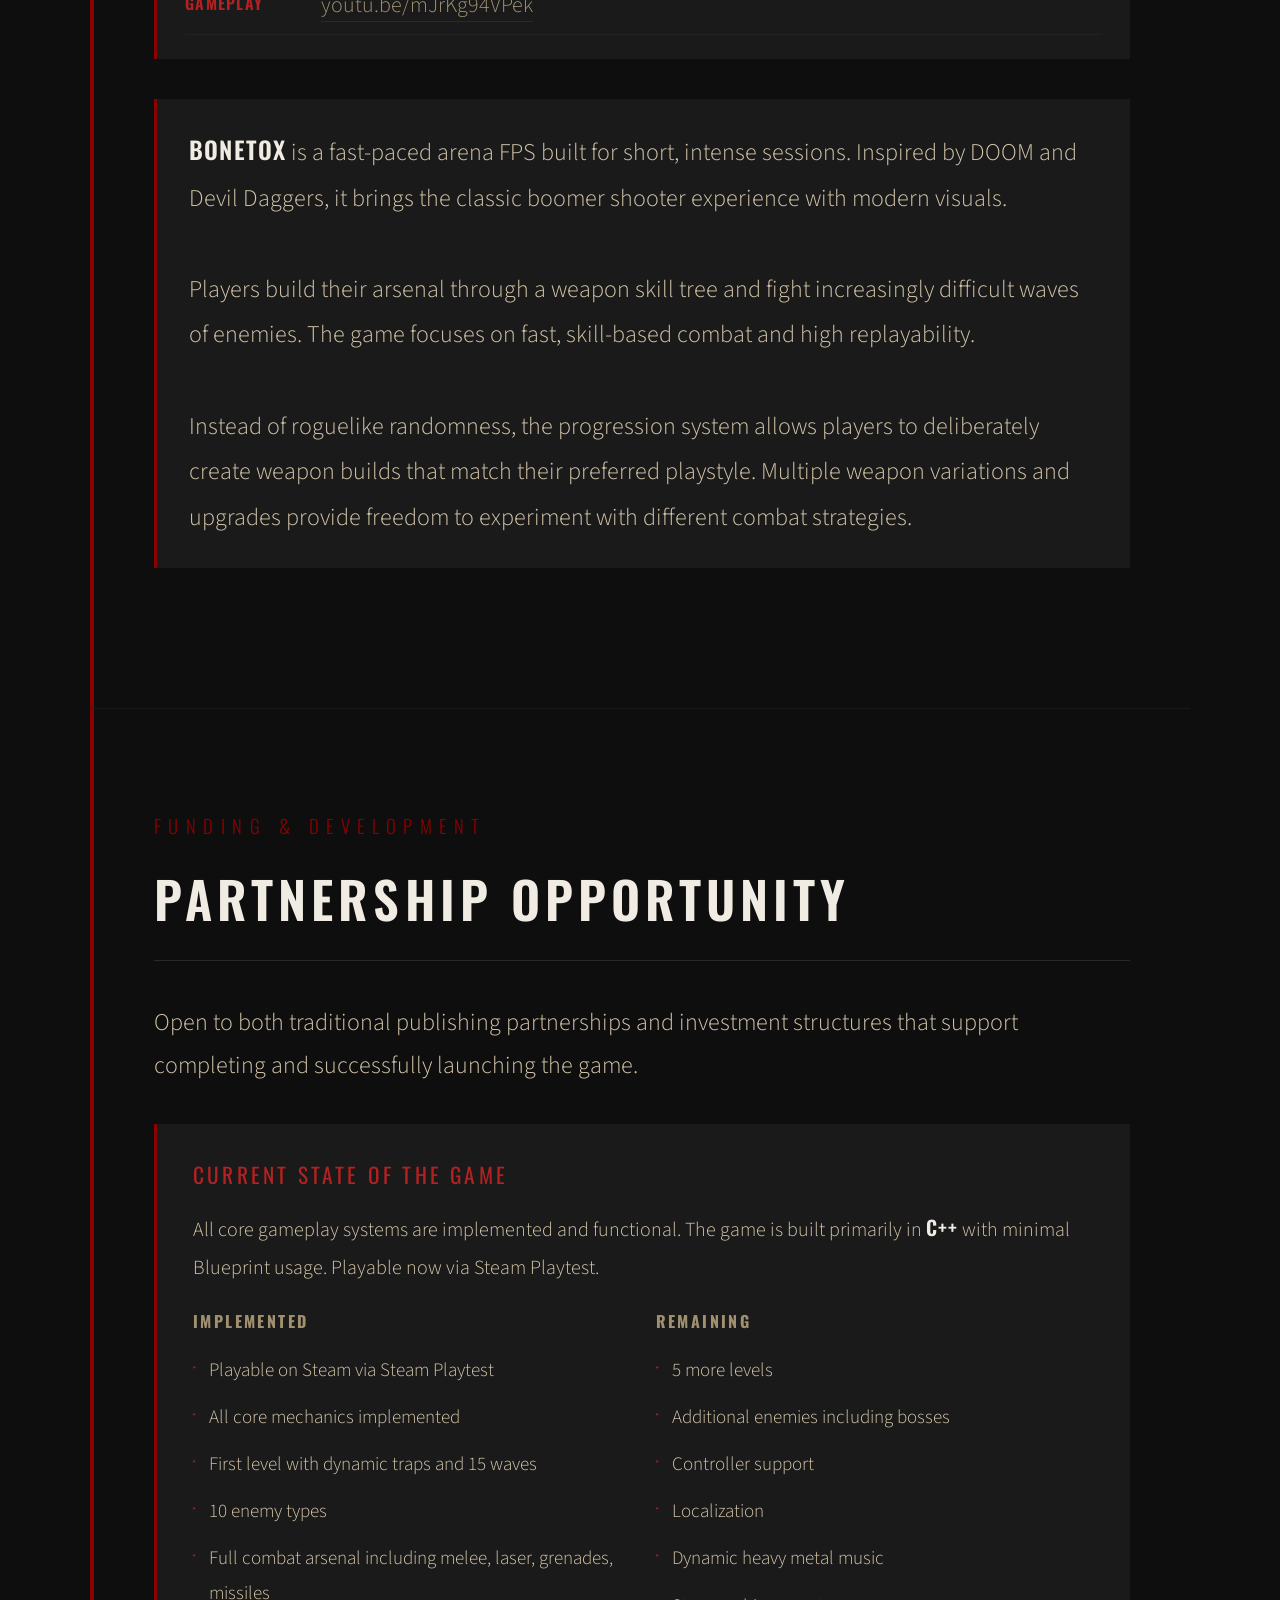
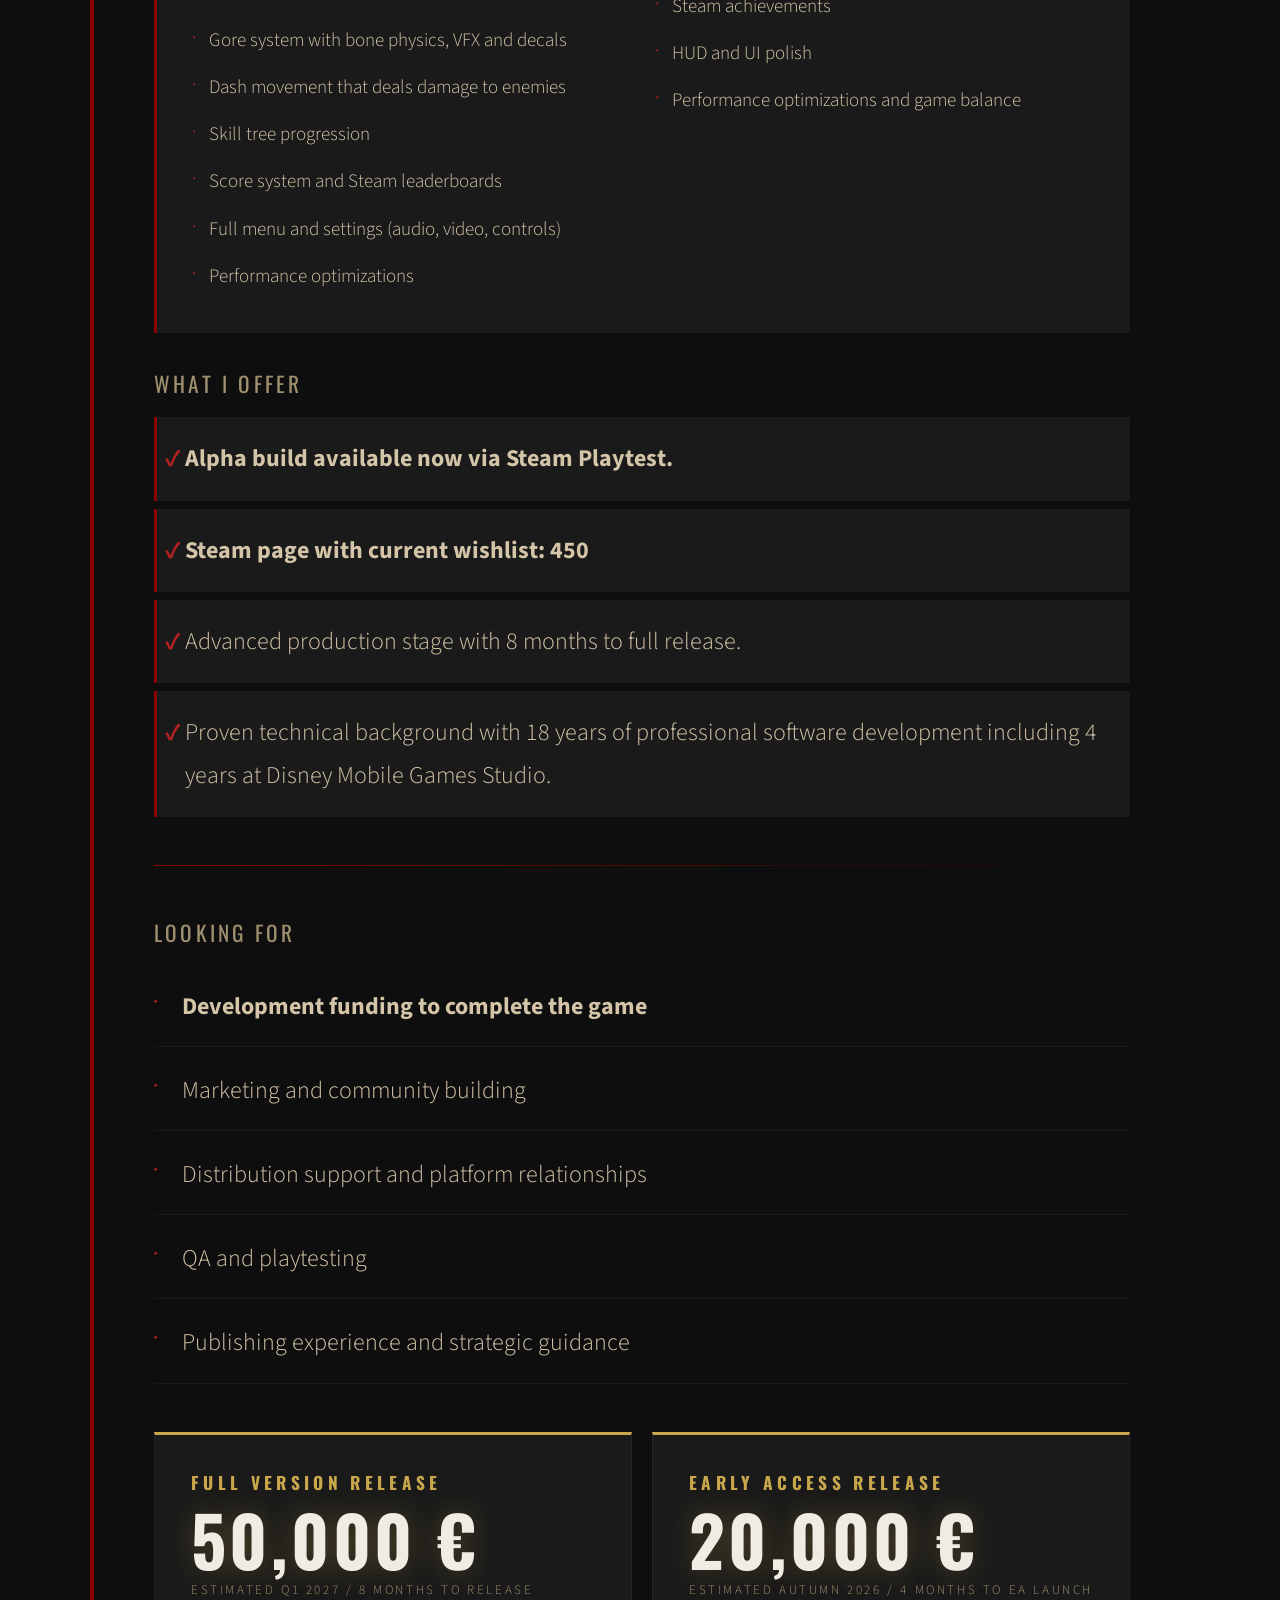
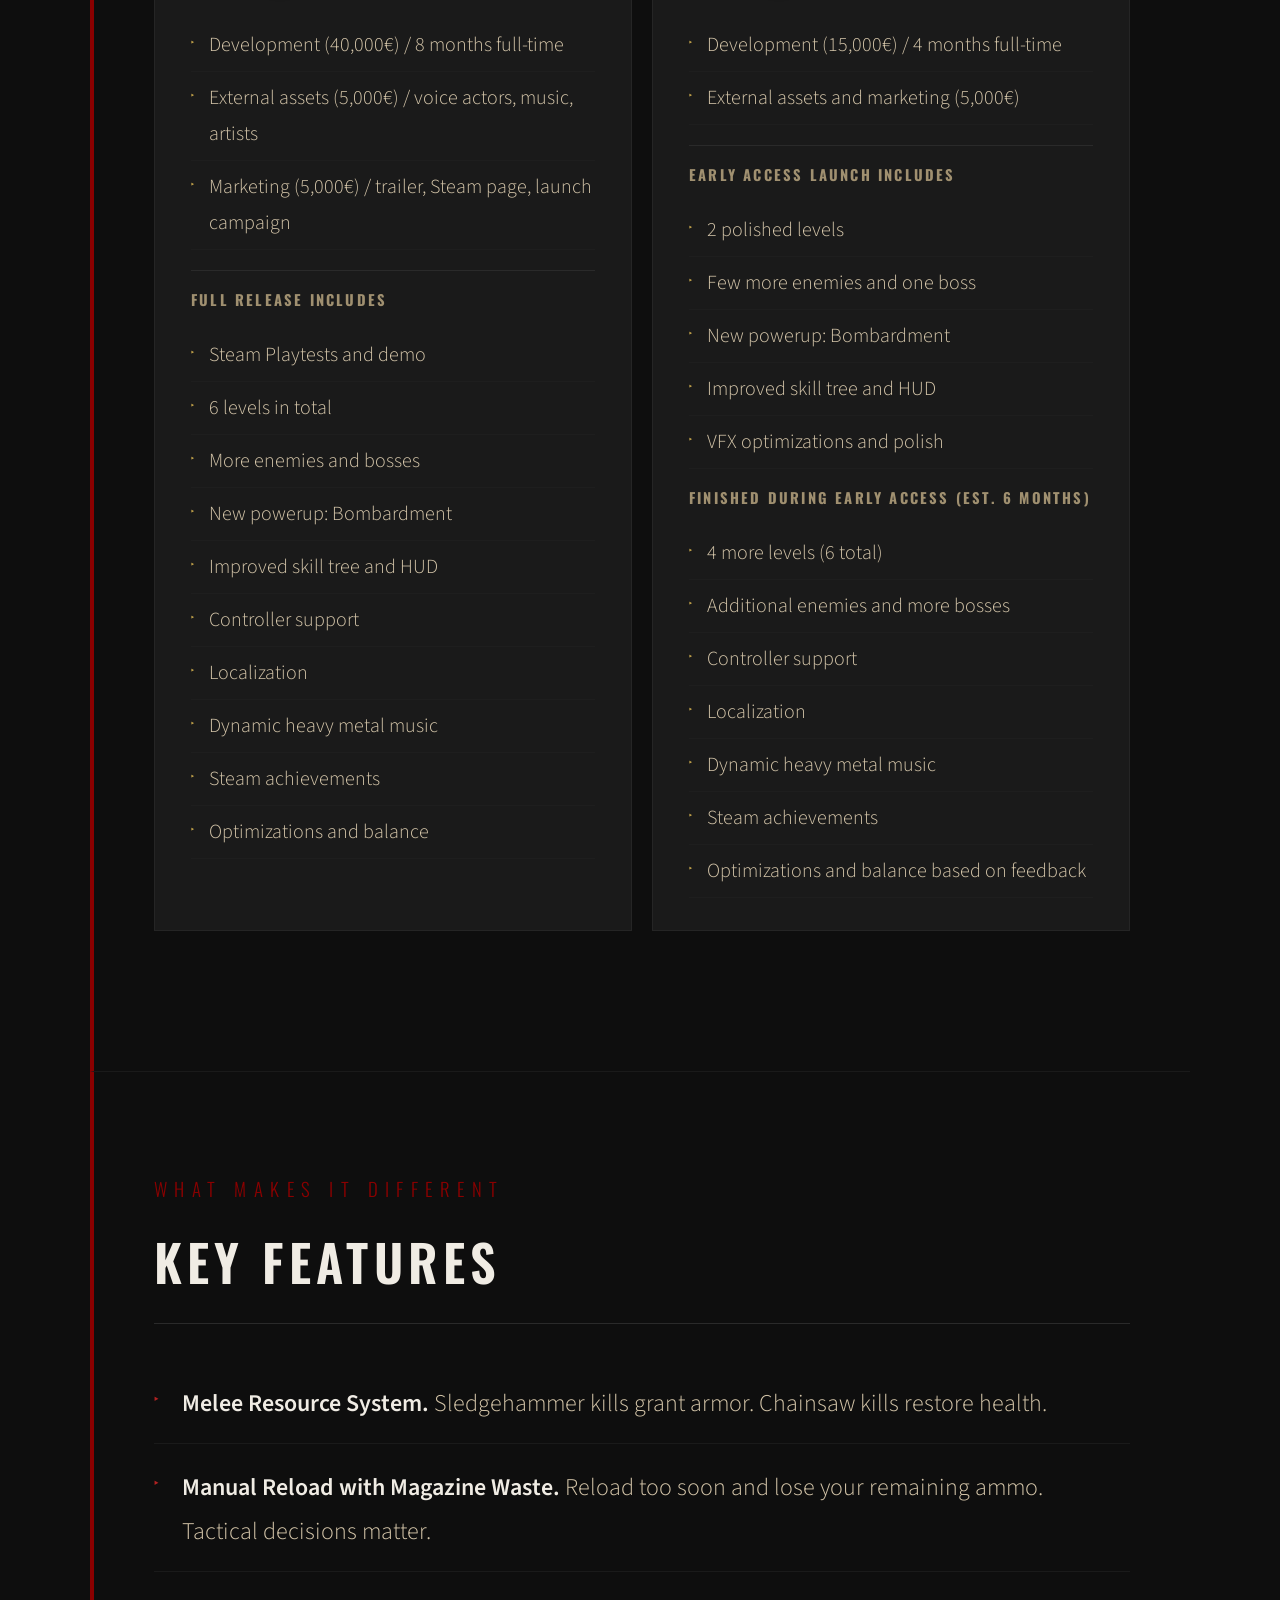
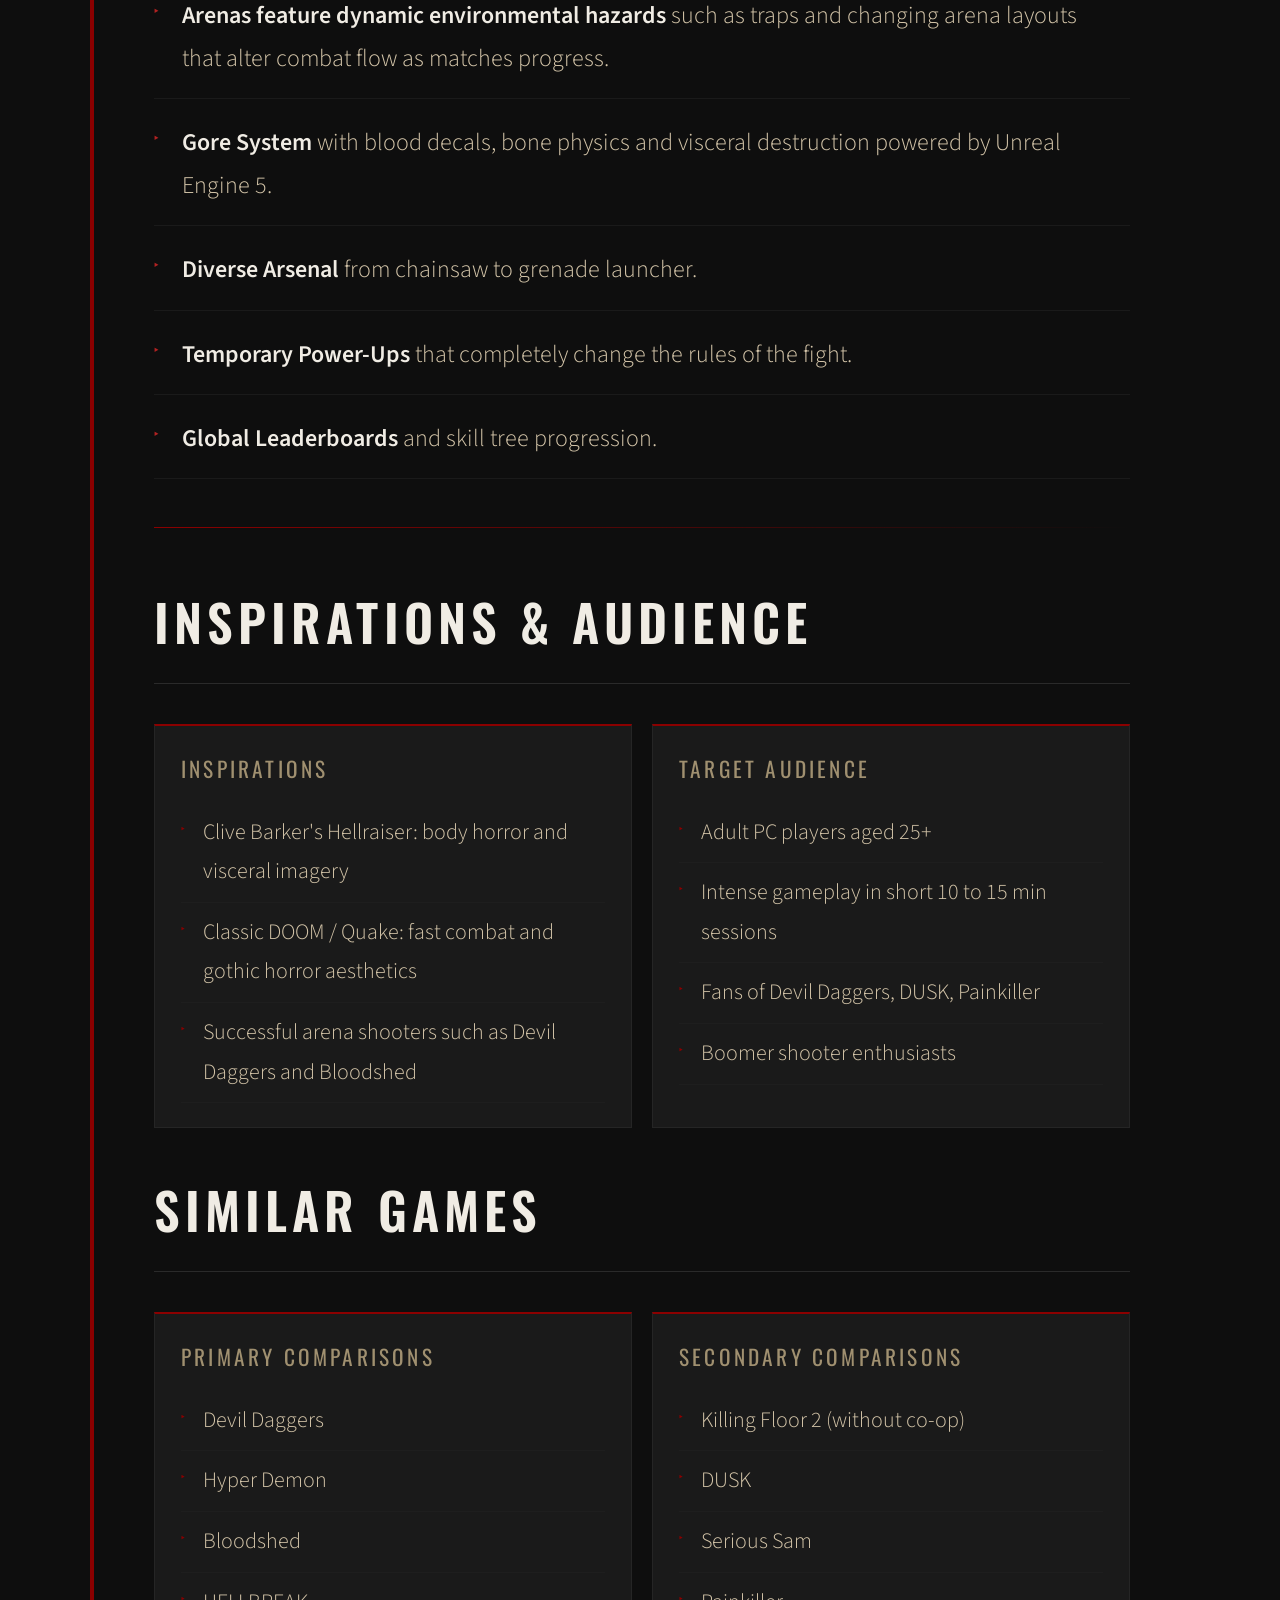
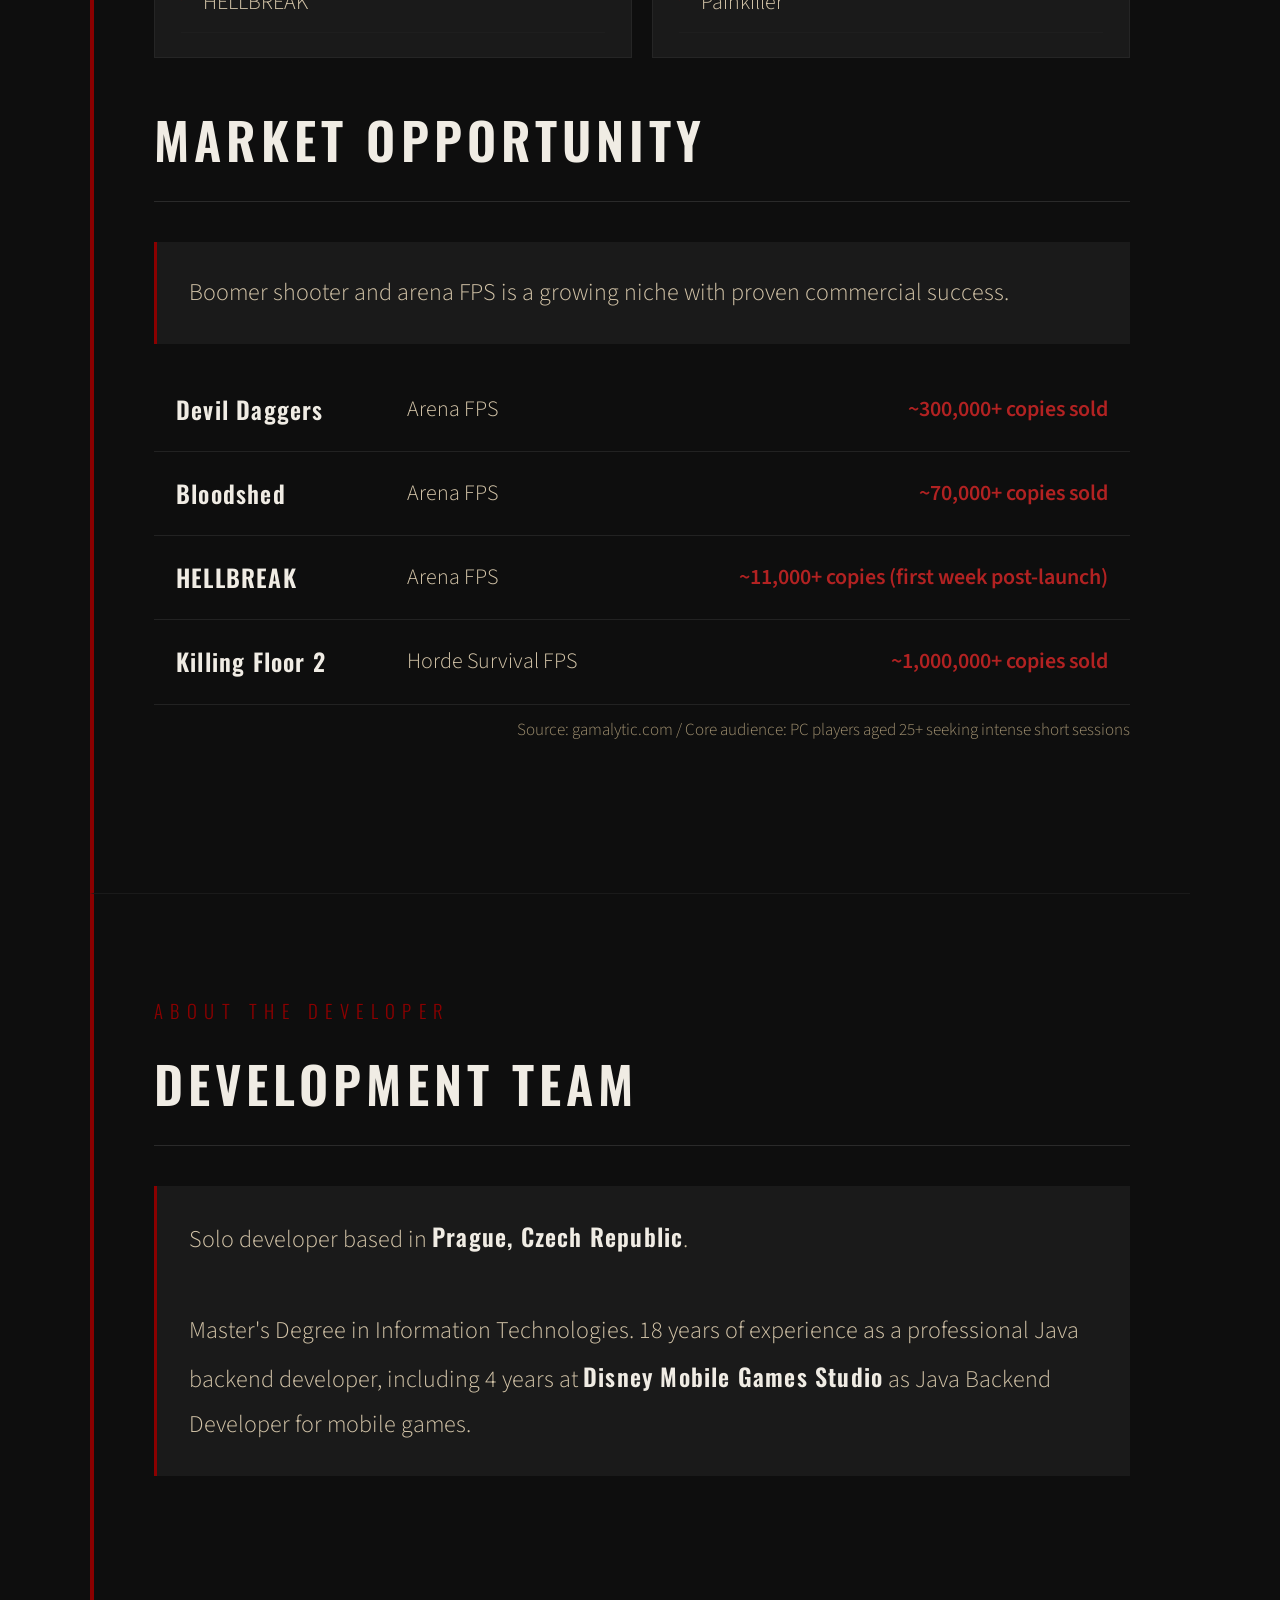
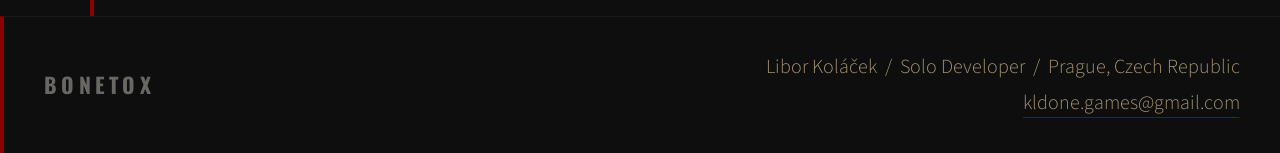
==== commit 59aff54c: "wishlists" ====
--- a/pitch/index.html
+++ b/pitch/index.html
@@ -761,7 +761,7 @@
   <h3>What I Offer</h3>
   <ul class="offer-list" style="margin-bottom:48px;">
     <li><b>Alpha build available now via Steam Playtest.</b></li>
-    <li><b>Steam page with current wishlist: 410</b></li>
+    <li><b>Steam page with current wishlist: 450</b></li>
     <li>Advanced production stage with 8 months to full release.</li>
     <li>Proven technical background with 18 years of professional software development including 4 years at Disney Mobile Games Studio.</li>
   </ul>
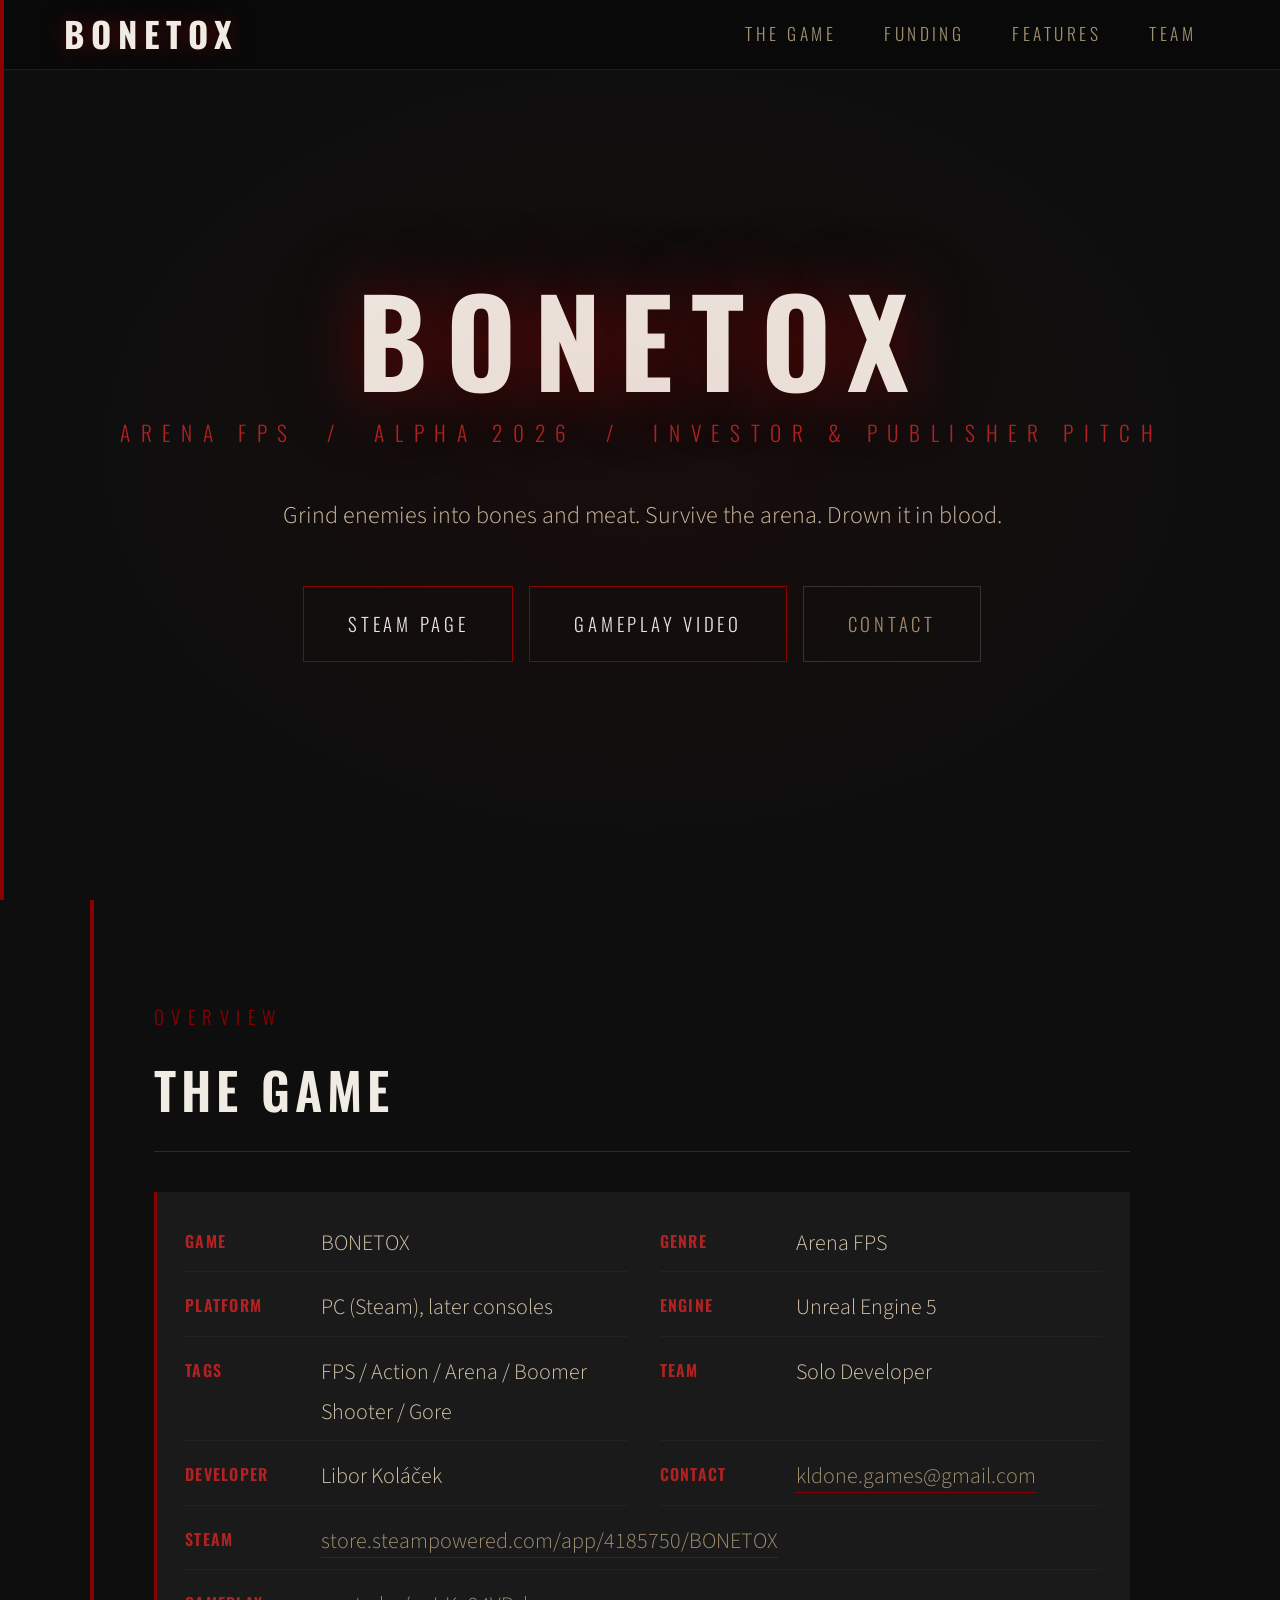
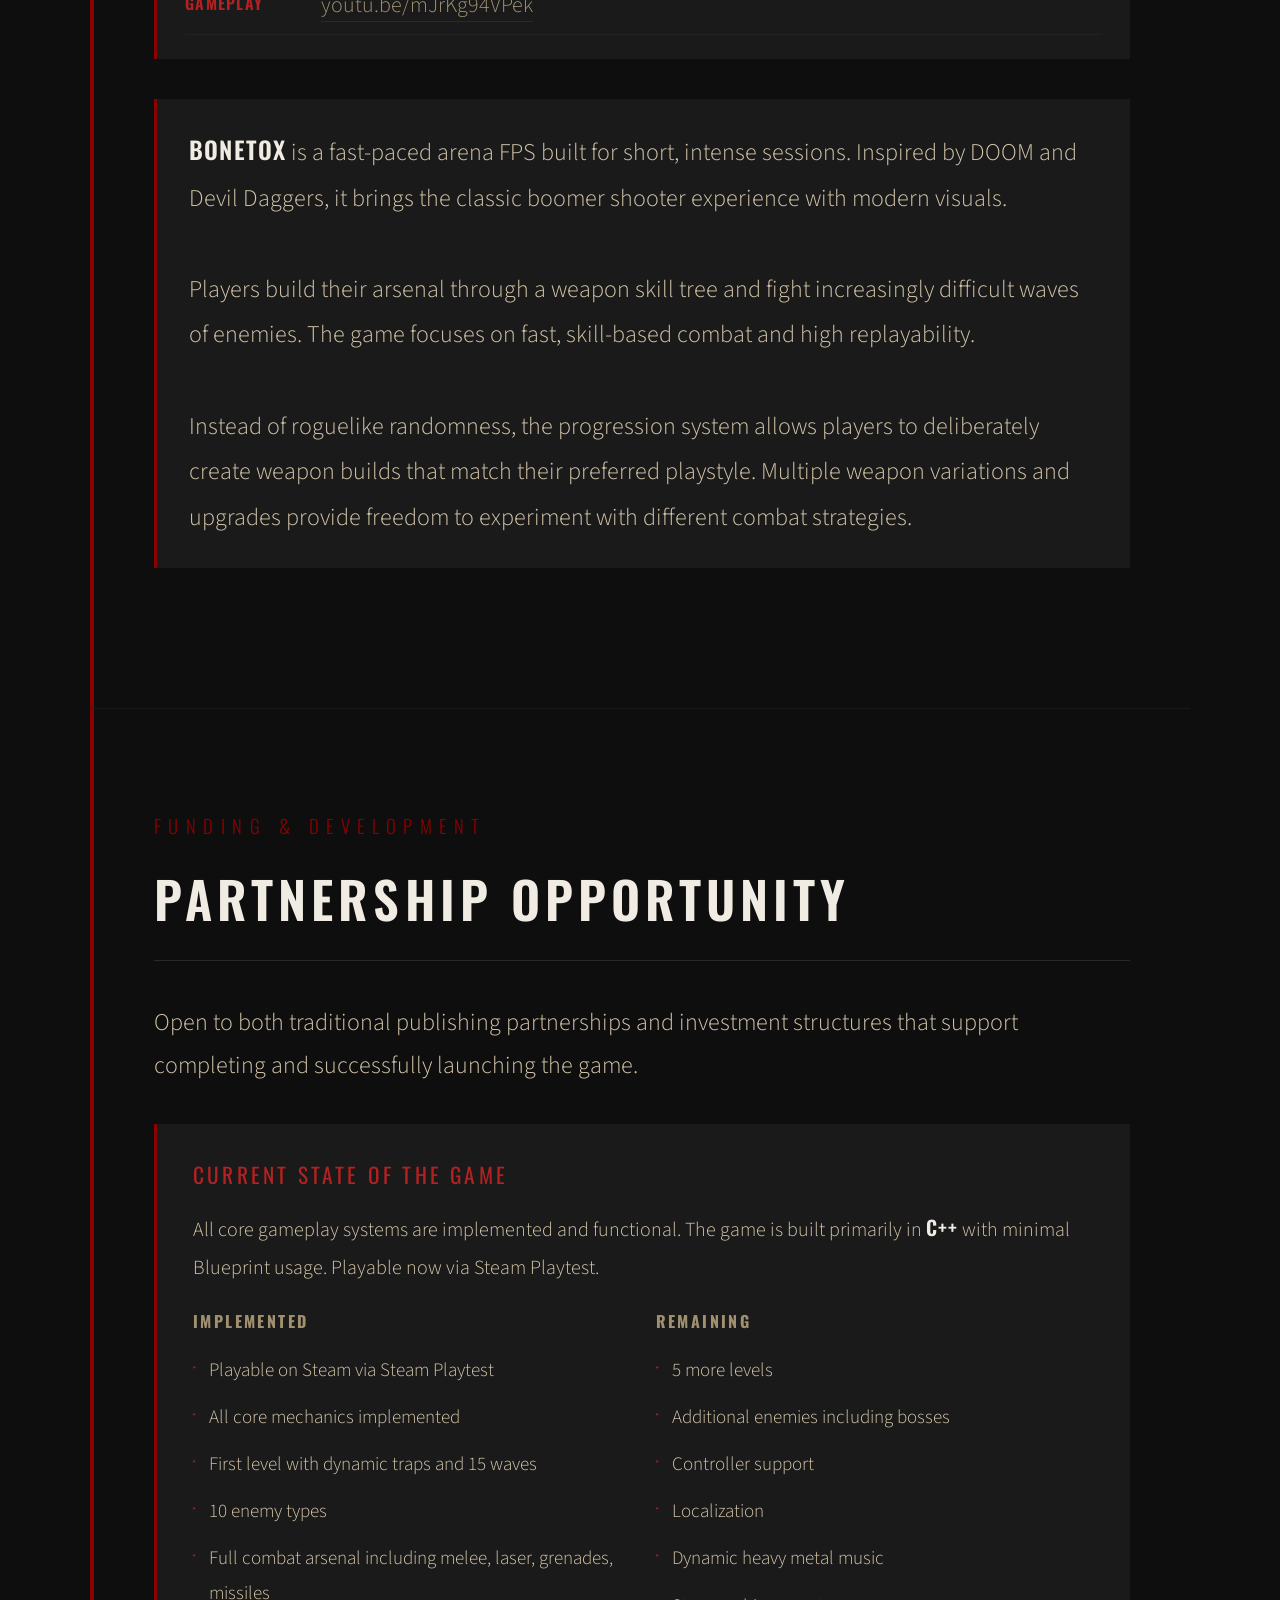
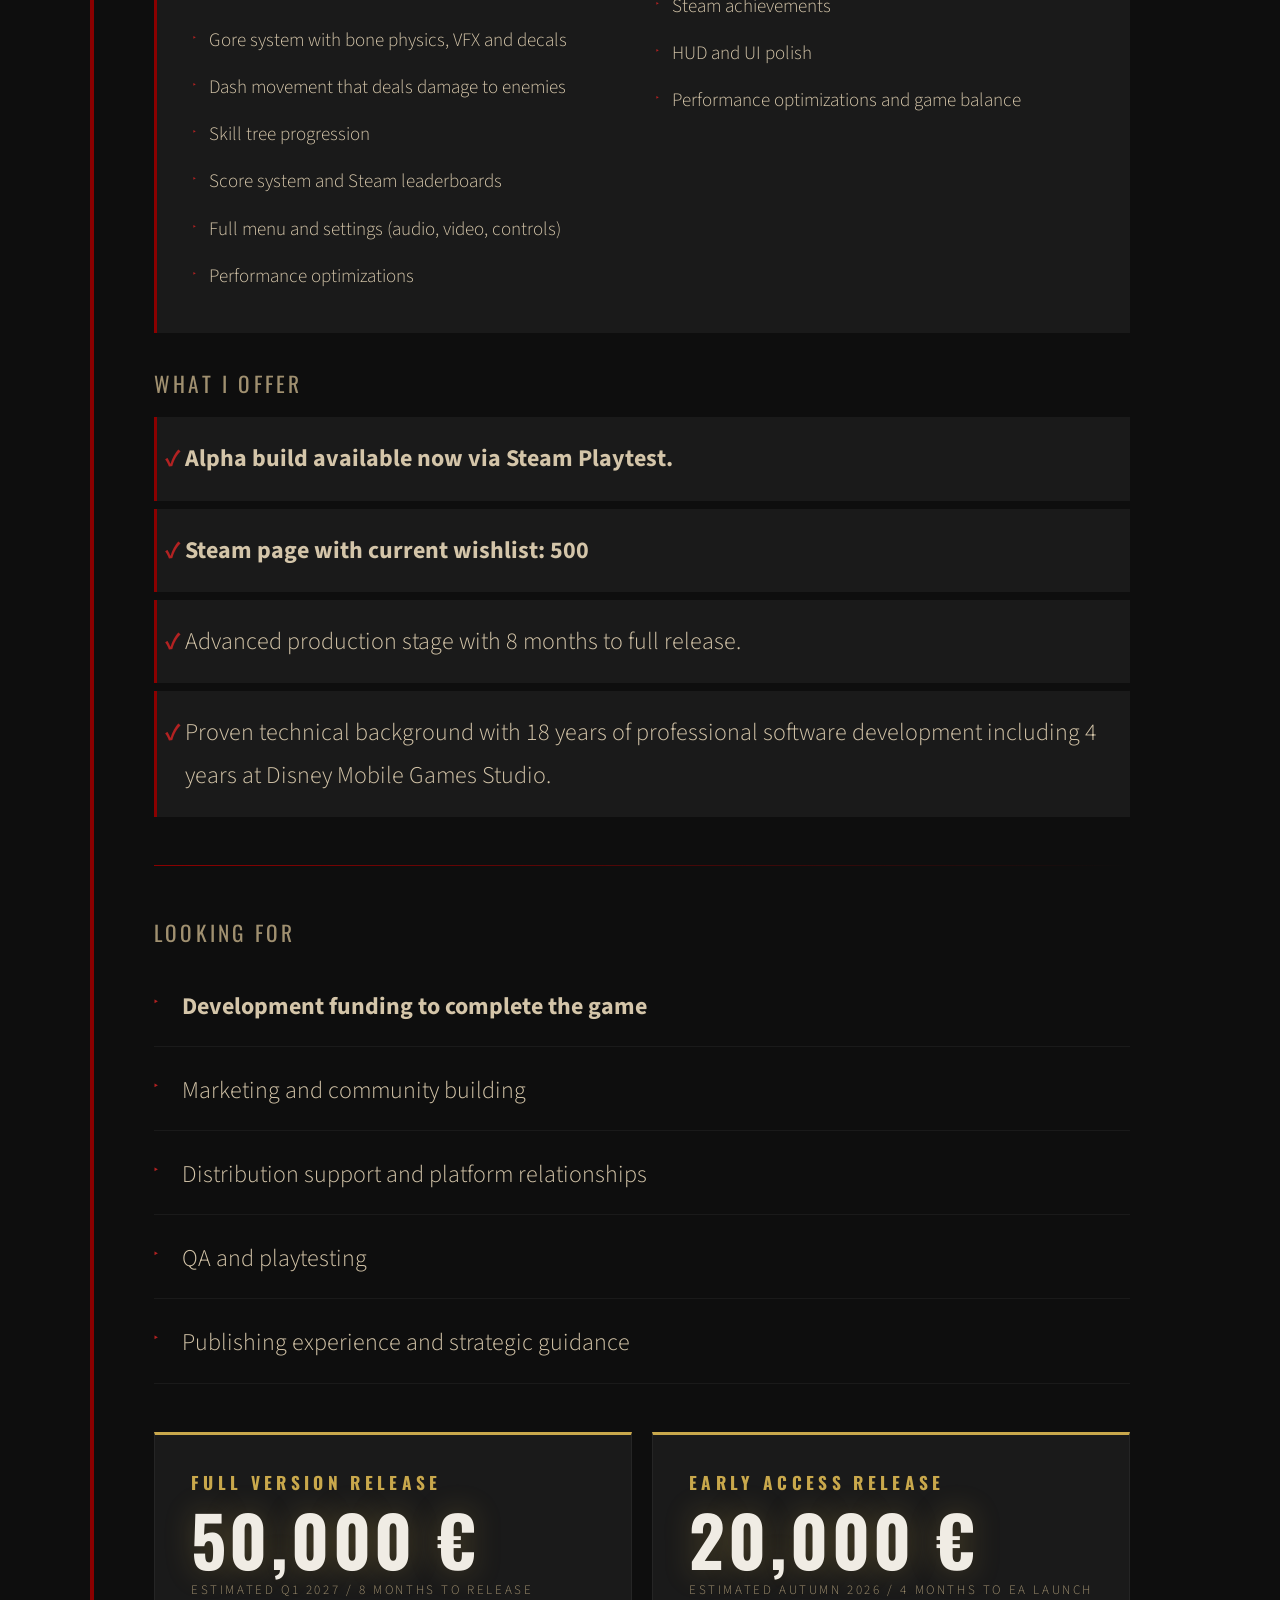
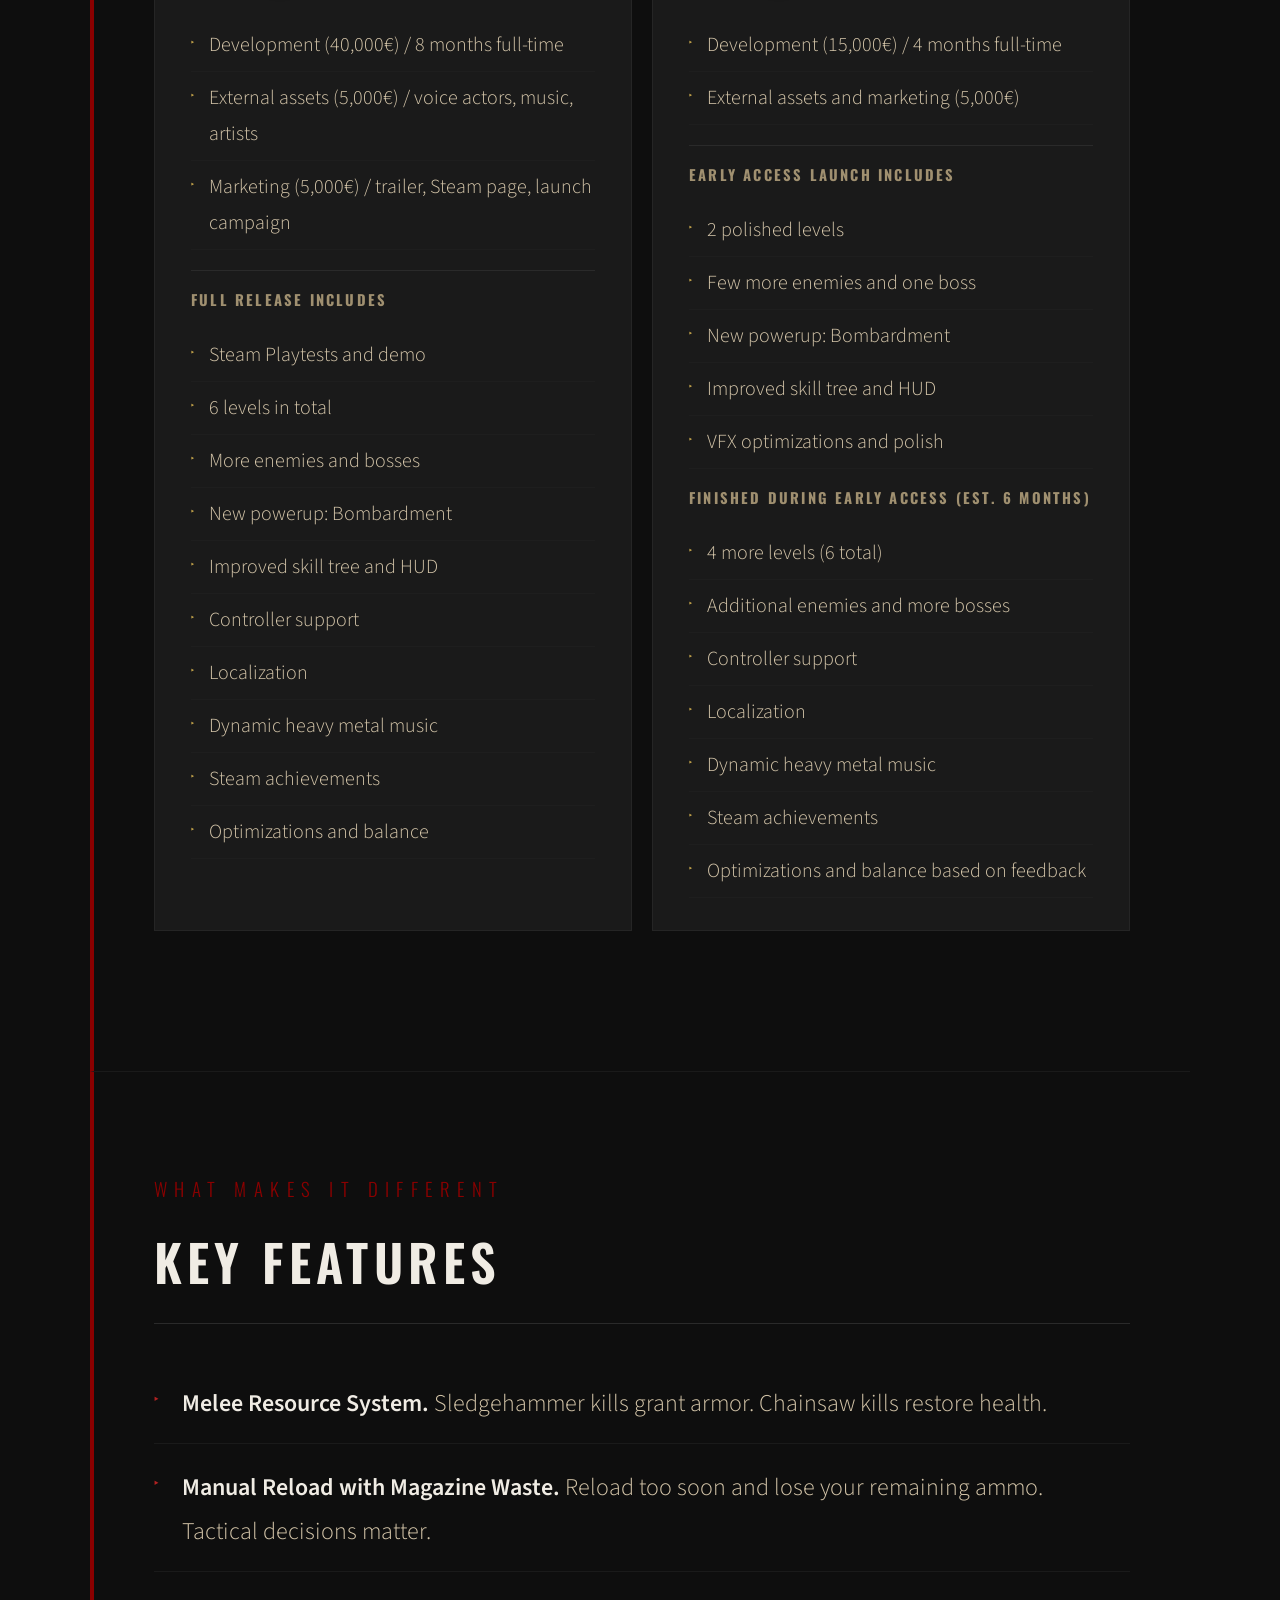
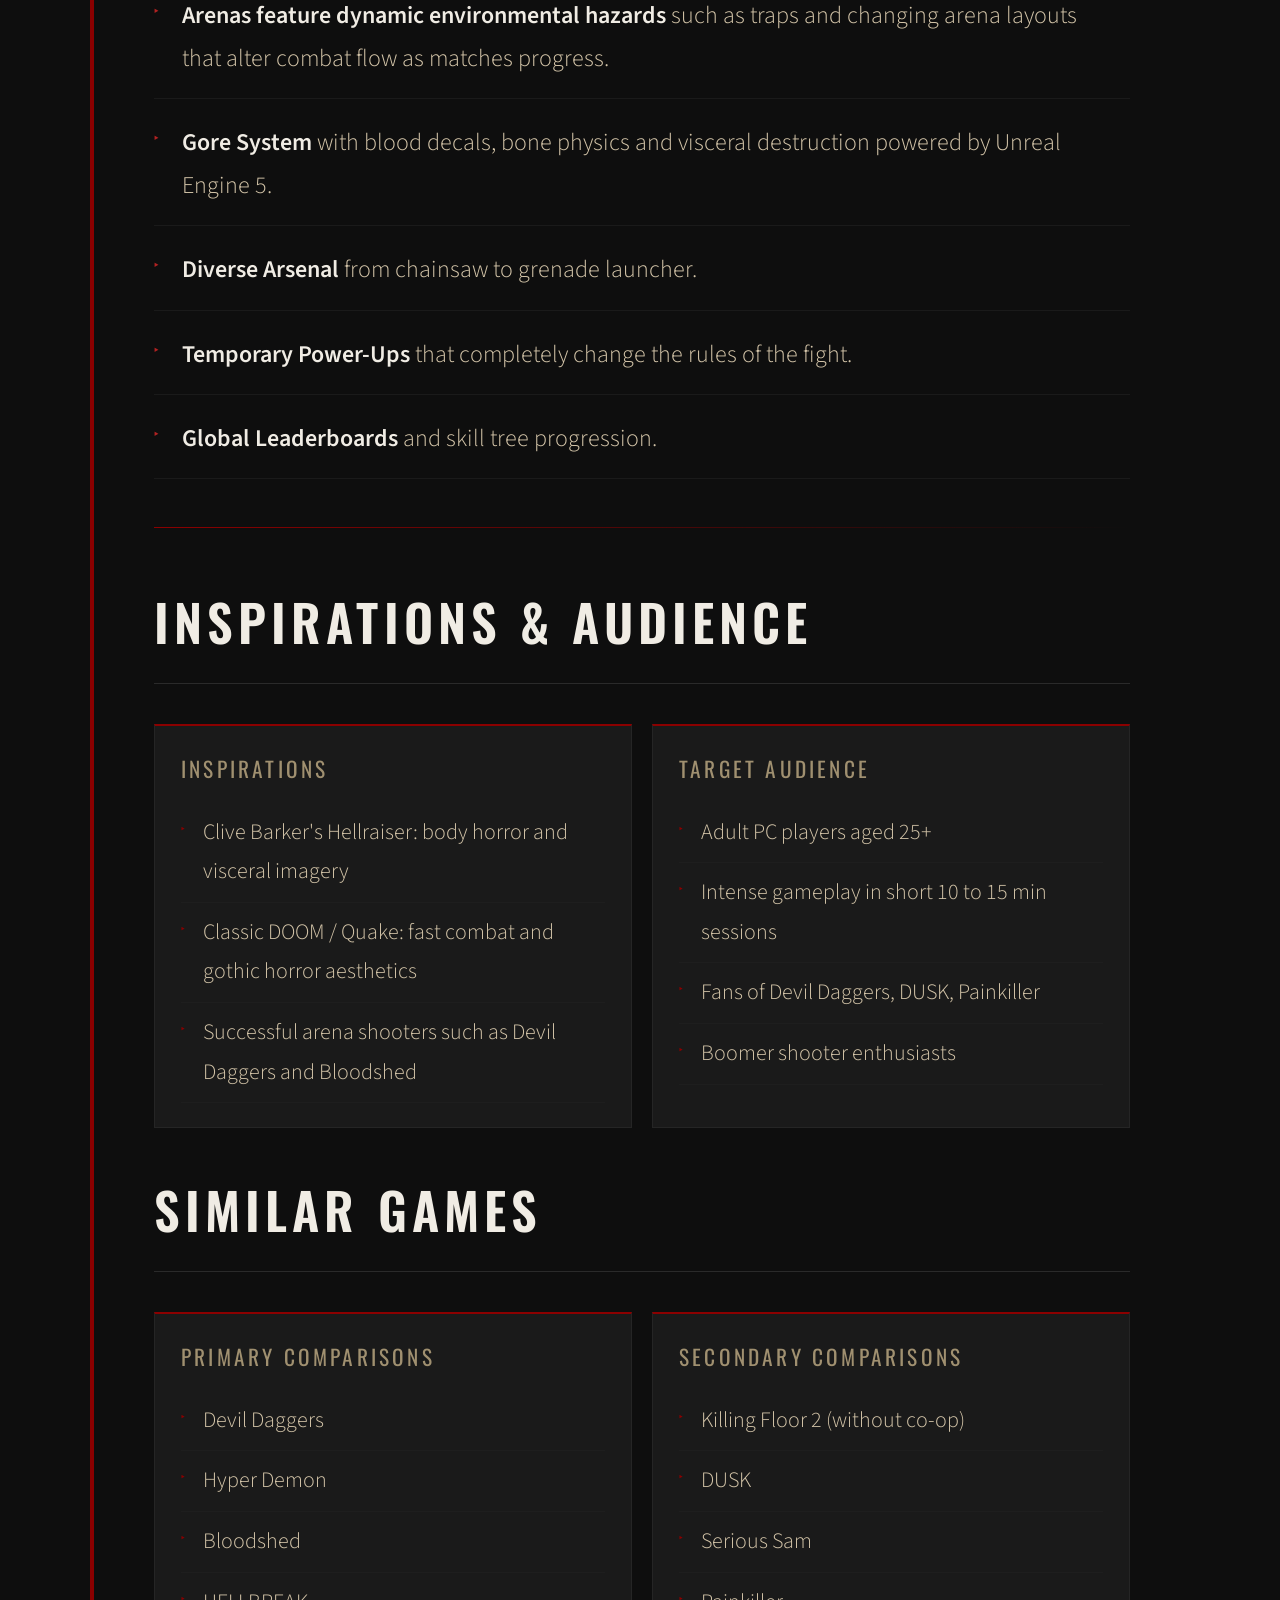
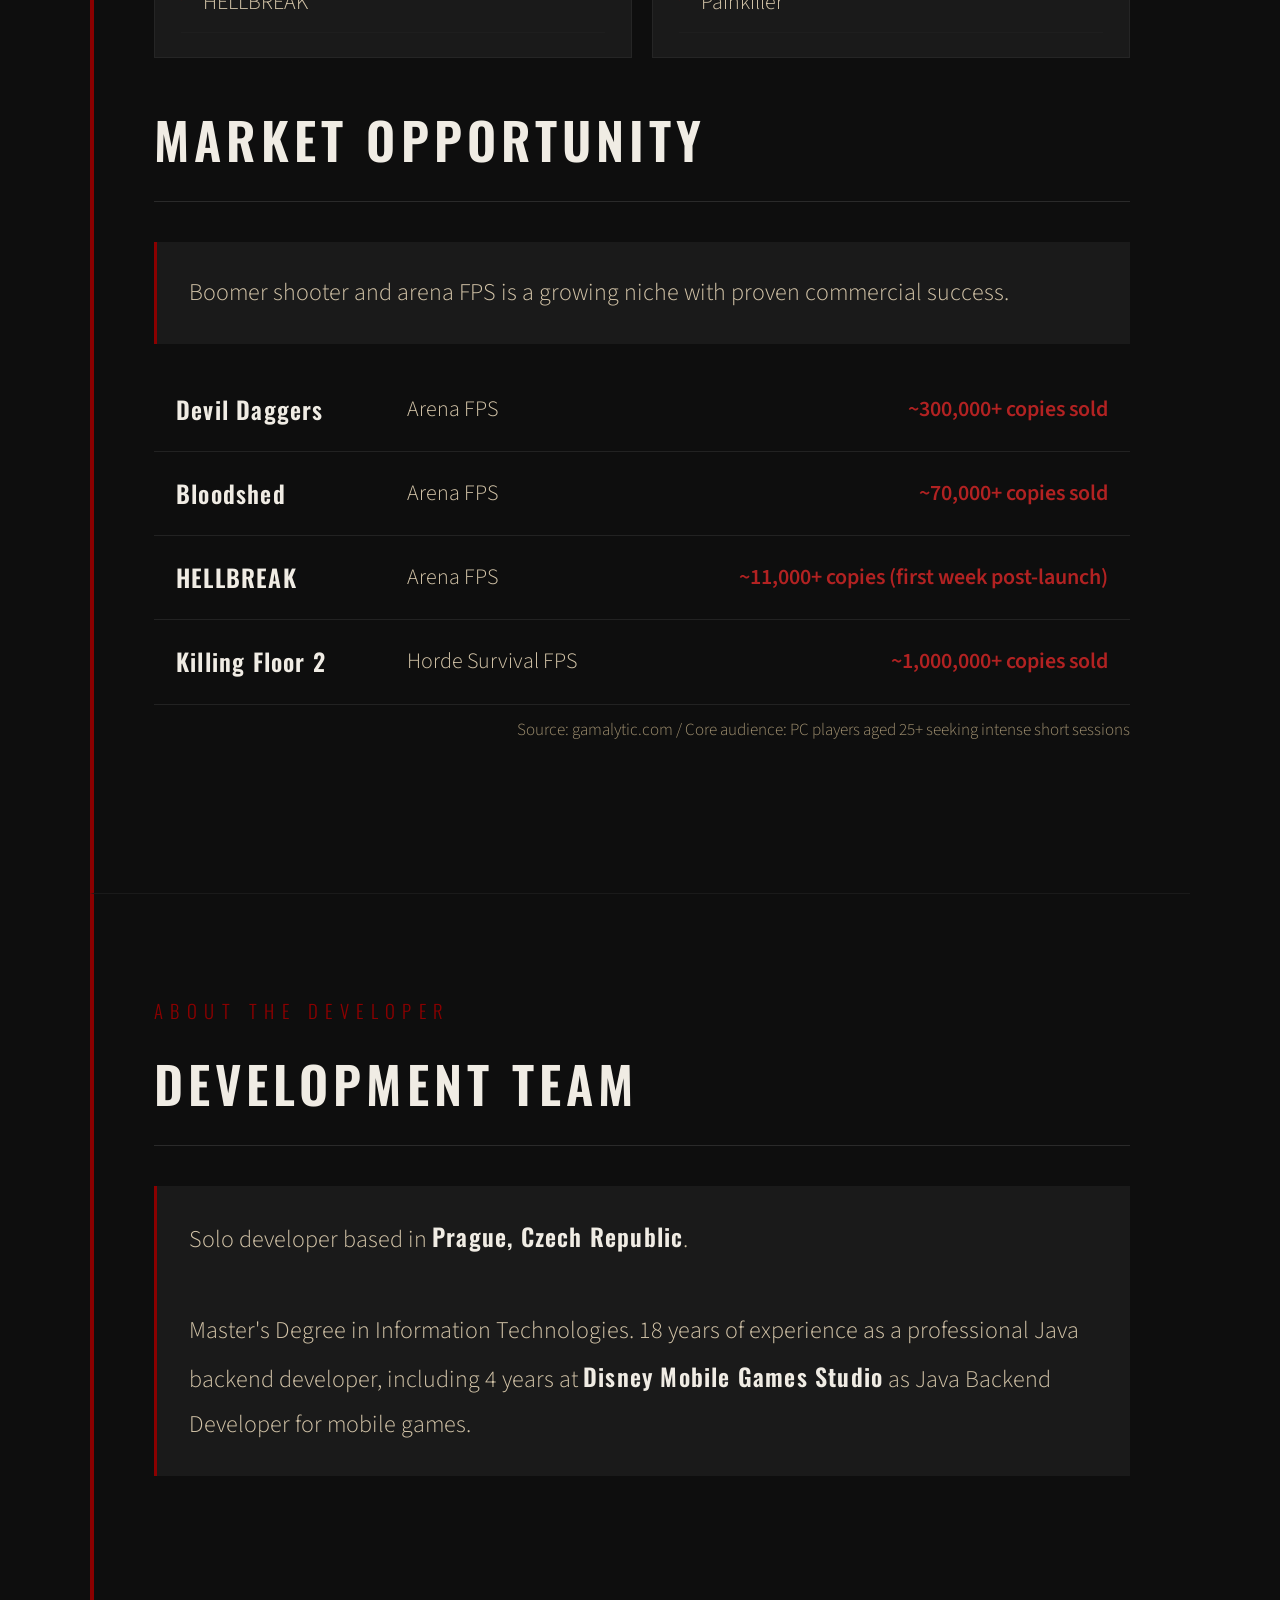
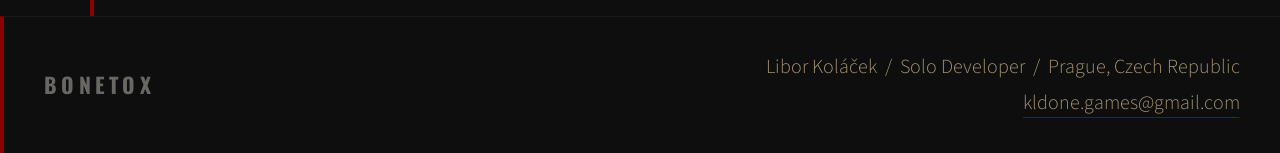
==== commit 8854fbd5: "500 wishlists" ====
--- a/pitch/index.html
+++ b/pitch/index.html
@@ -761,7 +761,7 @@
   <h3>What I Offer</h3>
   <ul class="offer-list" style="margin-bottom:48px;">
     <li><b>Alpha build available now via Steam Playtest.</b></li>
-    <li><b>Steam page with current wishlist: 450</b></li>
+    <li><b>Steam page with current wishlist: 500</b></li>
     <li>Advanced production stage with 8 months to full release.</li>
     <li>Proven technical background with 18 years of professional software development including 4 years at Disney Mobile Games Studio.</li>
   </ul>
